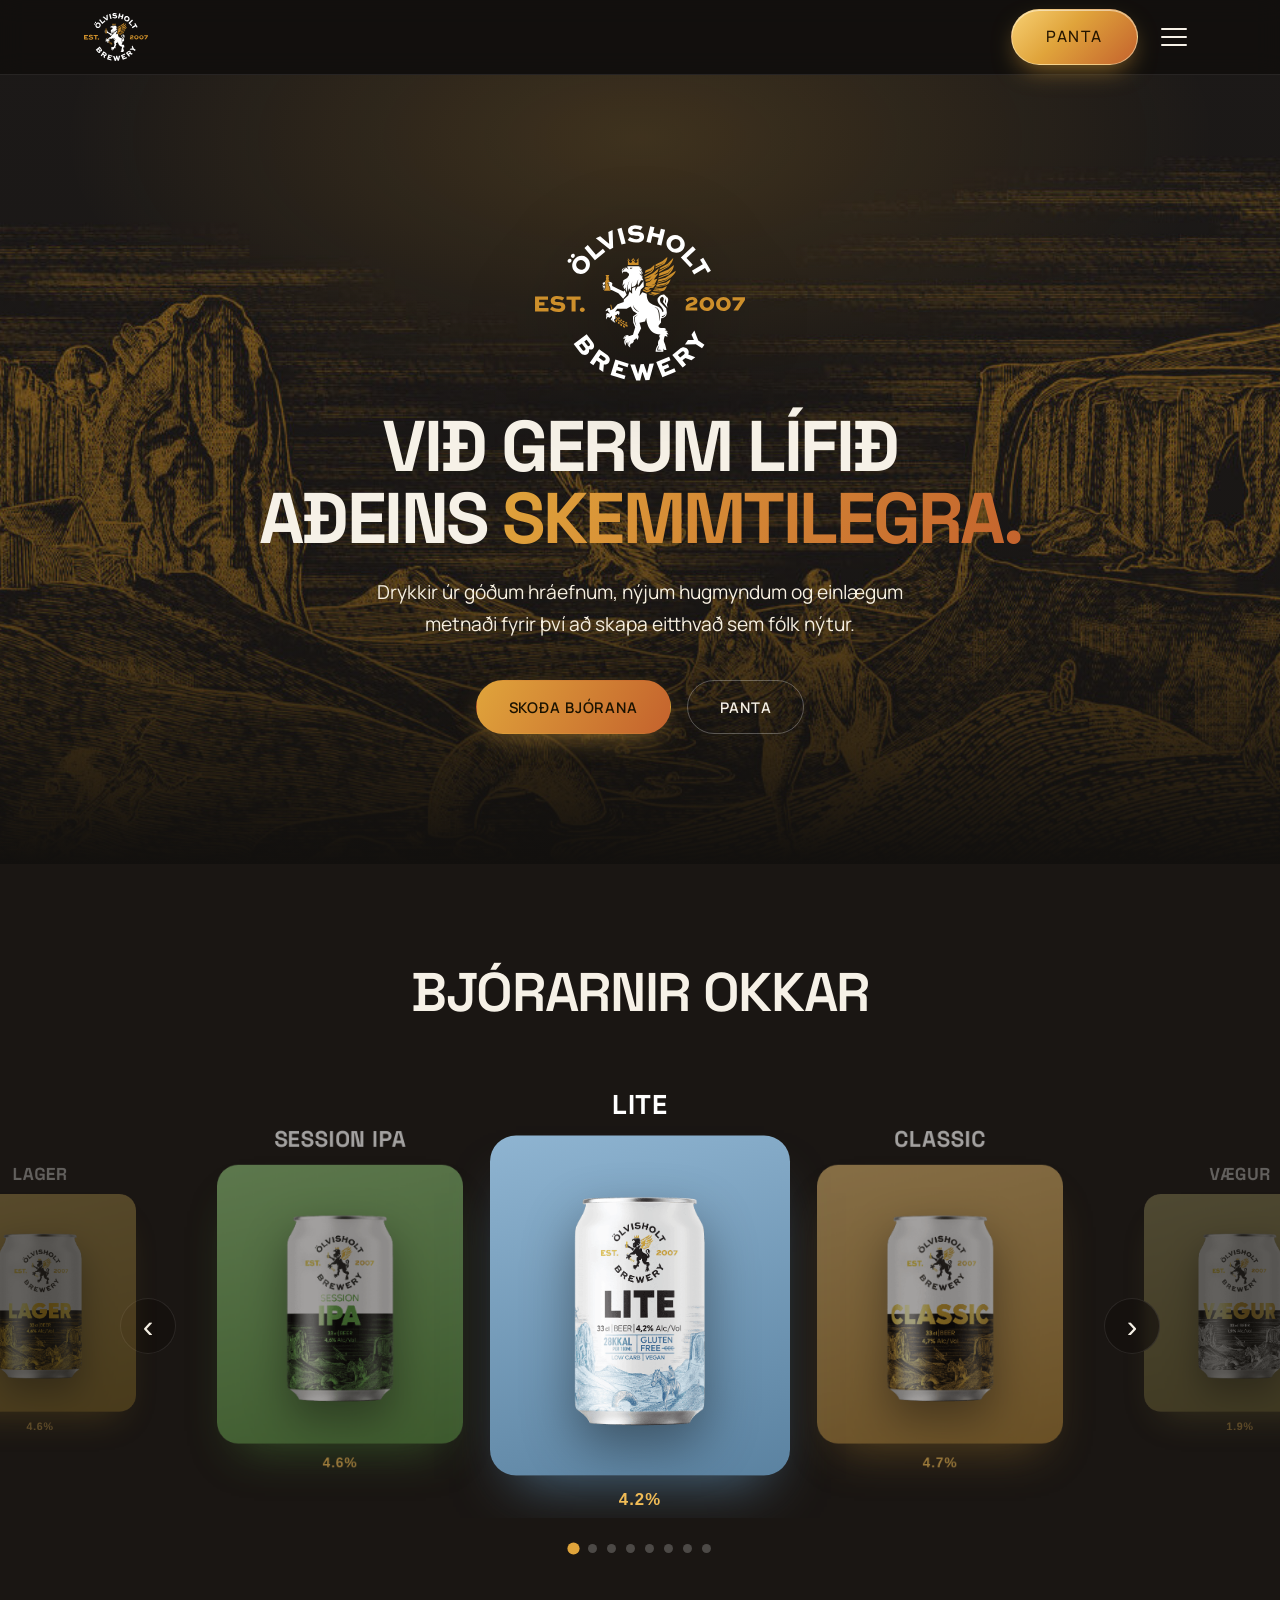
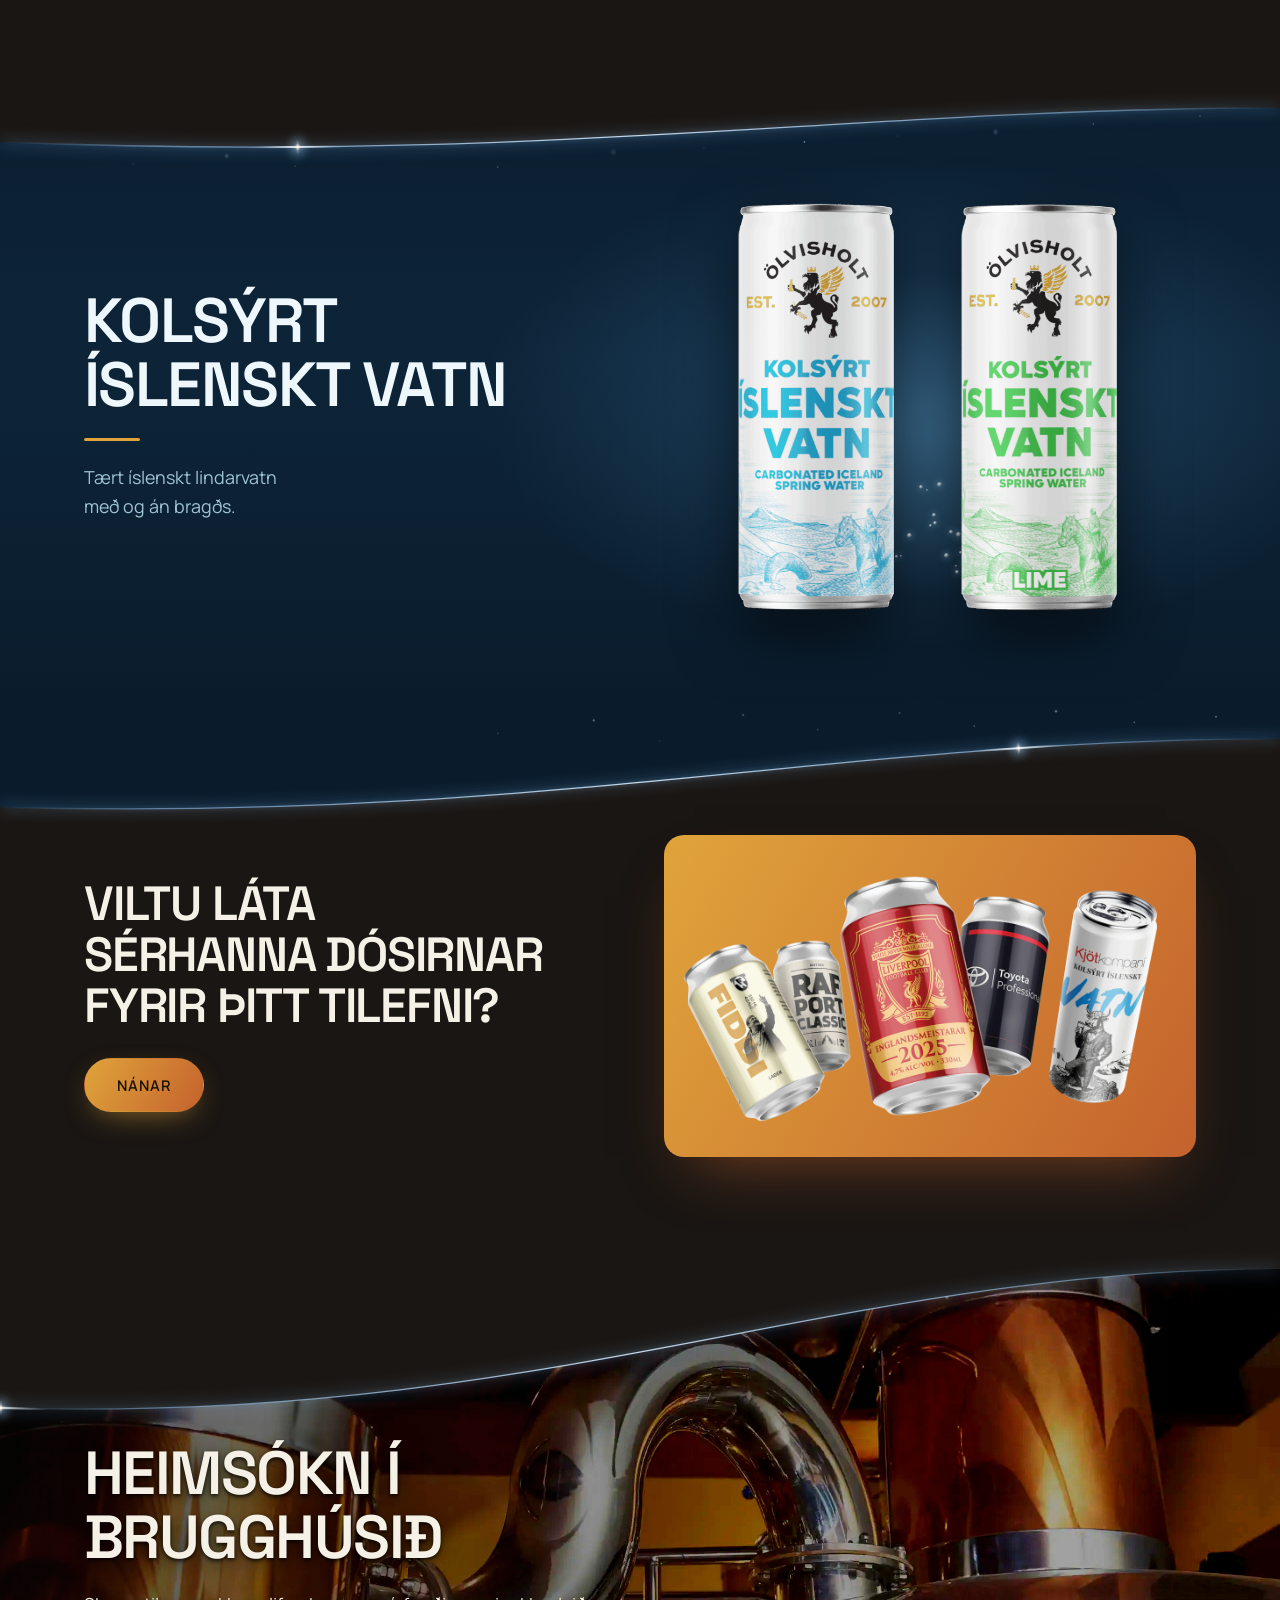
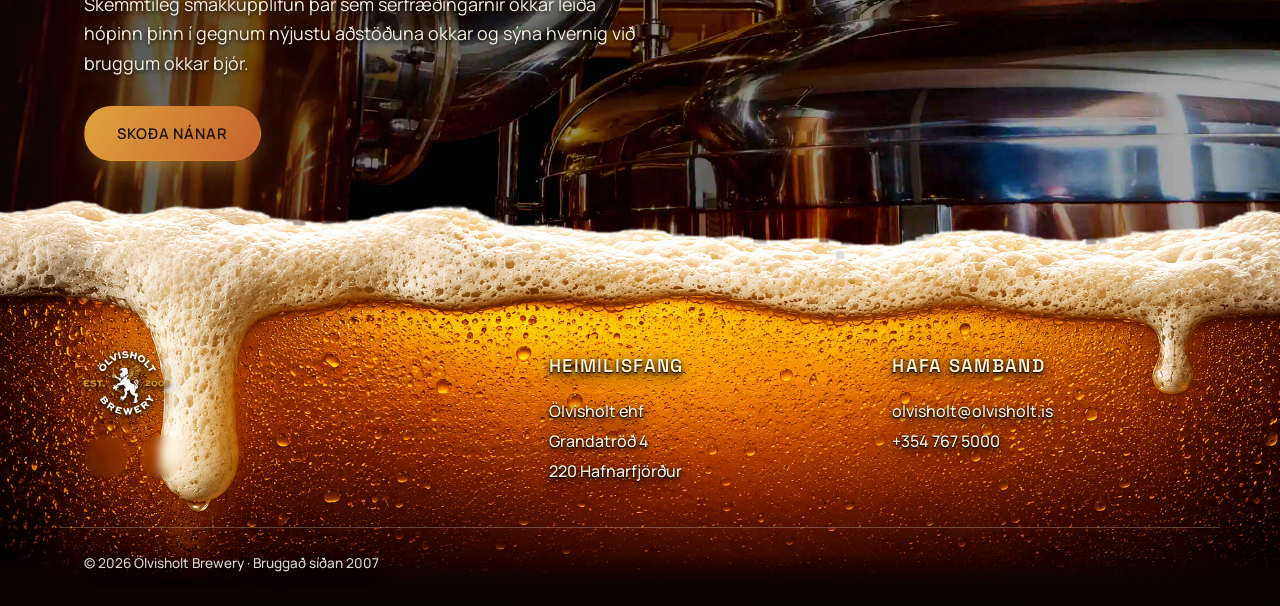
==== index.html @ 22f4c75b "Polish typography and mobile presentation" ====
<!DOCTYPE html>
<html lang="is">
<head>
  <meta charset="UTF-8" />
  <meta name="viewport" content="width=device-width, initial-scale=1.0" />
  <title>Ölvisholt Brewery</title>
  <meta name="description" content="Handverksbrugghús á Suðurlandi. Bruggað síðan 2007." />
  <link rel="preconnect" href="https://fonts.googleapis.com" />
  <link rel="preconnect" href="https://fonts.gstatic.com" crossorigin />
  <link href="https://fonts.googleapis.com/css2?family=Manrope:wght@400;500;600;700;800&family=Space+Grotesk:wght@500;600;700&display=swap" rel="stylesheet" />
  <link rel="stylesheet" href="styles.css" />
</head>
<body>
  <header class="site-header">
    <div class="container header-inner">
      <a href="index.html" class="brand">
        <img src="assets/img/logo-white.svg" alt="Ölvisholt Brewery" />
      </a>
      <div class="header-right">
        <a href="panta.html" class="btn-panta">Panta</a>
        <button class="menu-toggle" type="button" aria-label="Valmynd" aria-expanded="false" aria-controls="site-menu">
          <span></span><span></span><span></span>
        </button>
      </div>
    </div>
  </header>

  <nav class="site-menu" id="site-menu" aria-hidden="true">
    <button class="menu-close" type="button" aria-label="Loka valmynd">&times;</button>
    <ul>
      <li><a href="index.html#bjor">Skoða bjóra</a></li>
      <li><a href="sermerking.html">Sérmerkt</a></li>
      <li><a href="brugghus.html">Brugghúsið</a></li>
      <li><a href="um-okkur.html">Um okkur</a></li>
    </ul>
  </nav>

  <main id="top">
    <!-- HERO -->
    <section class="hero">
      <div class="hero-bg" aria-hidden="true"></div>
      <div class="container hero-inner">
        <img class="hero-logo" src="assets/img/logo-white.svg" alt="Ölvisholt Brewery" />
        <h1>Við gerum lífið<br />aðeins <span class="hl">skemmtilegra.</span></h1>
        <p class="lead">Drykkir úr góðum hráefnum, nýjum hugmyndum og einlægum metnaði fyrir því að skapa eitthvað sem fólk nýtur.</p>
        <div class="hero-actions">
          <a href="index.html#bjor" class="btn btn-primary">Skoða bjórana</a>
          <a href="panta.html" class="btn btn-ghost">Panta</a>
        </div>
      </div>
    </section>

    <!-- BEERS -->
    <section id="bjor" class="beers">
      <div class="container">
        <div class="section-head reveal">
          <h2>Bjórarnir okkar</h2>
        </div>
      </div>
      <div class="beer-experience" id="beer-exp">
        <button class="car-nav car-prev" id="car-prev" aria-label="Fyrri bjór">&lsaquo;</button>
        <div class="carousel" id="carousel" tabindex="0" aria-label="Bjórar"></div>
        <button class="car-nav car-next" id="car-next" aria-label="Næsti bjór">&rsaquo;</button>
        <aside class="beer-panel" id="beer-panel" aria-live="polite">
          <button class="panel-close" id="panel-close" aria-label="Loka">&times;</button>
          <span class="panel-abv" id="panel-abv"></span>
          <h3 class="panel-name" id="panel-name"></h3>
          <p class="panel-desc" id="panel-desc"></p>
        </aside>
      </div>
      <div class="container">
        <div class="car-dots" id="car-dots"></div>
      </div>
    </section>

    <!-- SÓDAVATN -->
    <section id="vatn" class="aqua">
      <svg class="sect-curve aqua-top-curve" viewBox="0 0 1440 120" preserveAspectRatio="none" aria-hidden="true">
        <defs>
          <linearGradient id="lineBlue" x1="0" y1="0" x2="1" y2="0">
            <stop offset="0" stop-color="#7fb4e6" stop-opacity="0" />
            <stop offset="0.12" stop-color="#8fc0ee" stop-opacity="0.55" />
            <stop offset="0.5" stop-color="#d3e8fb" stop-opacity="0.92" />
            <stop offset="0.88" stop-color="#8fc0ee" stop-opacity="0.5" />
            <stop offset="1" stop-color="#7fb4e6" stop-opacity="0" />
          </linearGradient>
          <!-- traveling glow segment: cool-blue wake with a hot white centre -->
          <linearGradient id="curveGlow" x1="0" y1="0" x2="1" y2="0">
            <stop offset="0" stop-color="#6fb0e8" stop-opacity="0" />
            <stop offset="0.42" stop-color="#bfe0fb" stop-opacity="0.45" />
            <stop offset="0.53" stop-color="#ffffff" stop-opacity="0.98" />
            <stop offset="0.64" stop-color="#cfe6fa" stop-opacity="0.5" />
            <stop offset="1" stop-color="#6fb0e8" stop-opacity="0" />
          </linearGradient>
          <!-- lens-flare bead pieces -->
          <radialGradient id="flareCore">
            <stop offset="0" stop-color="#ffffff" stop-opacity="1" />
            <stop offset="0.4" stop-color="#ffedc8" stop-opacity="0.5" />
            <stop offset="1" stop-color="#ffedc8" stop-opacity="0" />
          </radialGradient>
          <radialGradient id="flareBloom">
            <stop offset="0" stop-color="#eaf4ff" stop-opacity="0.7" />
            <stop offset="0.35" stop-color="#8fbfe8" stop-opacity="0.28" />
            <stop offset="1" stop-color="#8fbfe8" stop-opacity="0" />
          </radialGradient>
          <linearGradient id="streakH" x1="0" y1="0" x2="1" y2="0">
            <stop offset="0" stop-color="#dbeeff" stop-opacity="0" />
            <stop offset="0.5" stop-color="#f4faff" stop-opacity="0.85" />
            <stop offset="1" stop-color="#dbeeff" stop-opacity="0" />
          </linearGradient>
          <linearGradient id="streakV" x1="0" y1="0" x2="0" y2="1">
            <stop offset="0" stop-color="#ffffff" stop-opacity="0" />
            <stop offset="0.5" stop-color="#ffffff" stop-opacity="0.5" />
            <stop offset="1" stop-color="#ffffff" stop-opacity="0" />
          </linearGradient>
          <radialGradient id="dustSoft">
            <stop offset="0" stop-color="#dbeeff" stop-opacity="0.7" />
            <stop offset="1" stop-color="#dbeeff" stop-opacity="0" />
          </radialGradient>
        </defs>
        <path class="curve-fill" fill="#1a1613" d="M0,0 H1440 V56 C 960,56 620,112 0,90 Z" />
        <g class="curve-dust" fill="#cfe4f7">
          <circle cx="150" cy="112" r="0.7"><animate attributeName="opacity" values="0.1;0.5;0.1" dur="5.6s" begin="-3s" repeatCount="indefinite" /></circle>
          <circle class="bokeh" cx="255" cy="104" r="3.2" fill="url(#dustSoft)"><animate attributeName="opacity" values="0.08;0.32;0.08" dur="7.4s" begin="-1.6s" repeatCount="indefinite" /></circle>
          <circle cx="332" cy="114" r="0.8"><animate attributeName="opacity" values="0.1;0.55;0.1" dur="5s" begin="-2.2s" repeatCount="indefinite" /></circle>
          <circle cx="470" cy="108" r="0.6"><animate attributeName="opacity" values="0.1;0.45;0.1" dur="6.2s" begin="-4s" repeatCount="indefinite" /></circle>
          <circle cx="560" cy="115" r="0.9"><animate attributeName="opacity" values="0.12;0.6;0.12" dur="4.6s" begin="-1.8s" repeatCount="indefinite" /></circle>
          <circle class="bokeh" cx="690" cy="100" r="4" fill="url(#dustSoft)"><animate attributeName="opacity" values="0.06;0.28;0.06" dur="8s" begin="-3.4s" repeatCount="indefinite" /></circle>
          <circle cx="792" cy="96" r="0.7"><animate attributeName="opacity" values="0.1;0.55;0.1" dur="5.2s" begin="-2.6s" repeatCount="indefinite" /></circle>
          <circle cx="905" cy="90" r="1.0"><animate attributeName="opacity" values="0.14;0.68;0.14" dur="4s" begin="-0.7s" repeatCount="indefinite" /></circle>
          <circle cx="1010" cy="84" r="0.7"><animate attributeName="opacity" values="0.1;0.5;0.1" dur="5.8s" begin="-3.9s" repeatCount="indefinite" /></circle>
          <circle class="bokeh" cx="1120" cy="80" r="3.6" fill="url(#dustSoft)"><animate attributeName="opacity" values="0.07;0.3;0.07" dur="7.2s" begin="-1.1s" repeatCount="indefinite" /></circle>
          <circle cx="1230" cy="72" r="0.9"><animate attributeName="opacity" values="0.12;0.62;0.12" dur="4.4s" begin="-2.9s" repeatCount="indefinite" /></circle>
          <circle cx="1350" cy="64" r="0.7"><animate attributeName="opacity" values="0.1;0.55;0.1" dur="5.4s" begin="-1.4s" repeatCount="indefinite" /></circle>
        </g>
        <path class="curve-atmo" d="M0,90 C 620,112 960,56 1440,56" />
        <path class="curve-line" d="M0,90 C 620,112 960,56 1440,56" />
        <g class="curve-flare" opacity="0">
          <animate attributeName="opacity" values="0;1;1;0" keyTimes="0;0.08;0.92;1" dur="6.5s" repeatCount="indefinite" />
          <animateMotion dur="6.5s" repeatCount="indefinite" rotate="auto" calcMode="spline" keyPoints="0;1" keyTimes="0;1" keySplines="0.45 0 0.55 1" path="M0,90 C 620,112 960,56 1440,56" />
          <ellipse class="flare-bloom" rx="15" ry="15" fill="url(#flareBloom)" />
          <ellipse class="flare-hstreak" rx="56" ry="1.1" fill="url(#streakH)" />
          <ellipse class="flare-vstreak" rx="1.1" ry="8" fill="url(#streakV)" />
          <circle class="flare-glow" r="3.4" fill="url(#flareCore)" />
          <circle class="flare-core" r="1.1" fill="#ffffff" />
        </g>
      </svg>
      <div class="container aqua-inner">
        <div class="aqua-text reveal">
          <h2>Kolsýrt <br />íslenskt vatn</h2>
          <span class="aqua-rule"></span>
          <p class="aqua-sub">Tært íslenskt lindarvatn <br />með og án bragðs.</p>
        </div>
        <div class="aqua-stage reveal reveal-1">
          <div class="aqua-glow" aria-hidden="true"></div>
          <div class="aqua-fizz" aria-hidden="true"></div>
          <div class="aqua-cans">
            <img src="assets/img/vatn-plain.png" alt="Ölvisholt kolsýrt íslenskt vatn" loading="lazy" />
            <img src="assets/img/vatn-lime.png" alt="Ölvisholt kolsýrt íslenskt vatn – Lime" loading="lazy" />
          </div>
        </div>
      </div>
    </section>

    <!-- SÉRMERKING -->
    <section id="sermerking" class="custom">
      <svg class="sect-curve custom-curve" viewBox="0 0 1440 130" preserveAspectRatio="none" aria-hidden="true">
        <path class="curve-fill" fill="#0a1c2c" d="M0,0 H1440 V40 C 940,40 620,130 0,114 Z" />
        <g class="curve-dust" fill="#cfe4f7">
          <circle cx="560" cy="34" r="0.9"><animate attributeName="opacity" values="0.1;0.5;0.1" dur="5.4s" begin="-2.4s" repeatCount="indefinite" /></circle>
          <circle cx="668" cy="20" r="1.2"><animate attributeName="opacity" values="0.12;0.6;0.12" dur="4.2s" begin="-0.8s" repeatCount="indefinite" /></circle>
          <circle cx="742" cy="42" r="0.8"><animate attributeName="opacity" values="0.1;0.45;0.1" dur="6s" begin="-3.4s" repeatCount="indefinite" /></circle>
          <circle cx="836" cy="14" r="1.4"><animate attributeName="opacity" values="0.15;0.7;0.15" dur="3.9s" begin="-1.5s" repeatCount="indefinite" /></circle>
          <circle cx="920" cy="30" r="0.9"><animate attributeName="opacity" values="0.1;0.5;0.1" dur="5.1s" begin="-2s" repeatCount="indefinite" /></circle>
          <circle cx="1012" cy="12" r="1.1"><animate attributeName="opacity" values="0.12;0.6;0.12" dur="4.7s" begin="-3.1s" repeatCount="indefinite" /></circle>
          <circle cx="1096" cy="26" r="0.8"><animate attributeName="opacity" values="0.1;0.45;0.1" dur="5.8s" begin="-0.6s" repeatCount="indefinite" /></circle>
          <circle cx="1188" cy="10" r="1.3"><animate attributeName="opacity" values="0.14;0.65;0.14" dur="4s" begin="-2.8s" repeatCount="indefinite" /></circle>
          <circle cx="1276" cy="22" r="0.9"><animate attributeName="opacity" values="0.1;0.5;0.1" dur="5.5s" begin="-1.2s" repeatCount="indefinite" /></circle>
          <circle cx="1368" cy="16" r="1.1"><animate attributeName="opacity" values="0.12;0.55;0.12" dur="4.5s" begin="-3.7s" repeatCount="indefinite" /></circle>
        </g>
        <path class="curve-atmo" d="M0,114 C 620,130 940,40 1440,40" />
        <path class="curve-line" d="M0,114 C 620,130 940,40 1440,40" />
        <g class="curve-flare" opacity="0">
          <animate attributeName="opacity" values="0;1;1;0" keyTimes="0;0.08;0.92;1" dur="6.5s" begin="-2.2s" repeatCount="indefinite" />
          <animateMotion dur="6.5s" repeatCount="indefinite" rotate="auto" calcMode="spline" keyPoints="0;1" keyTimes="0;1" keySplines="0.45 0 0.55 1" begin="-2.2s" path="M0,114 C 620,130 940,40 1440,40" />
          <ellipse class="flare-bloom" rx="15" ry="15" fill="url(#flareBloom)" />
          <ellipse class="flare-hstreak" rx="56" ry="1.1" fill="url(#streakH)" />
          <ellipse class="flare-vstreak" rx="1.1" ry="8" fill="url(#streakV)" />
          <circle class="flare-glow" r="3.4" fill="url(#flareCore)" />
          <circle class="flare-core" r="1.1" fill="#ffffff" />
        </g>
      </svg>
      <div class="container custom-inner">
        <div class="custom-copy reveal">
          <h2>Viltu láta sérhanna dósirnar fyrir þitt tilefni?</h2>
          <a href="sermerking.html" class="btn btn-primary">Nánar</a>
        </div>
        <div class="custom-media reveal reveal-1">
          <img src="assets/img/sermerking.png" alt="Sérmerktur bjór frá Ölvisholti" loading="lazy" />
        </div>
      </div>
    </section>

    <!-- BRUGGHÚSIÐ / HEIMSÓKN -->
    <section id="brugghus" class="visit">
      <div class="visit-bg" aria-hidden="true"></div>
      <svg class="visit-curve sect-curve" viewBox="0 0 1440 190" preserveAspectRatio="none" aria-hidden="true">
        <path class="curve-fill" fill="#1a1613" d="M0,0 H1440 V36 C 940,36 620,184 0,168 Z" />
        <path class="curve-atmo" d="M0,168 C 620,184 940,36 1440,36" />
        <path class="curve-line" d="M0,168 C 620,184 940,36 1440,36" />
        <g class="curve-flare" opacity="0">
          <animate attributeName="opacity" values="0;1;1;0" keyTimes="0;0.08;0.92;1" dur="6.5s" begin="-4.4s" repeatCount="indefinite" />
          <animateMotion dur="6.5s" repeatCount="indefinite" rotate="auto" calcMode="spline" keyPoints="0;1" keyTimes="0;1" keySplines="0.45 0 0.55 1" begin="-4.4s" path="M0,168 C 620,184 940,36 1440,36" />
          <ellipse class="flare-bloom" rx="15" ry="15" fill="url(#flareBloom)" />
          <ellipse class="flare-hstreak" rx="56" ry="1.1" fill="url(#streakH)" />
          <ellipse class="flare-vstreak" rx="1.1" ry="8" fill="url(#streakV)" />
          <circle class="flare-glow" r="3.4" fill="url(#flareCore)" />
          <circle class="flare-core" r="1.1" fill="#ffffff" />
        </g>
      </svg>
      <div class="container">
        <div class="visit-text reveal">
          <h2>Heimsókn í brugghúsið</h2>
          <p class="visit-lead">Skemmtileg smakkupplifun þar sem sérfræðingarnir okkar leiða hópinn þinn í gegnum nýjustu aðstöðuna okkar og sýna hvernig við bruggum okkar bjór.</p>
          <a href="brugghus.html" class="btn btn-primary">Skoða nánar</a>
        </div>
      </div>
    </section>
  </main>

  <footer id="hafa-samband" class="site-footer">
    <img class="footer-foam-photo" src="assets/img/footer-beer.png" alt="" aria-hidden="true" decoding="async" />
    <div class="footer-bubbles" aria-hidden="true">
      <span style="left:6%; width:7px; height:7px; --rise:-160px; animation-duration:6.5s; animation-delay:0s;"></span>
      <span style="left:16%; width:5px; height:5px; --rise:-140px; animation-duration:5.2s; animation-delay:1.1s;"></span>
      <span style="left:28%; width:9px; height:9px; --rise:-190px; animation-duration:7.4s; animation-delay:2.3s;"></span>
      <span style="left:41%; width:6px; height:6px; --rise:-150px; animation-duration:5.8s; animation-delay:0.6s;"></span>
      <span style="left:54%; width:8px; height:8px; --rise:-175px; animation-duration:6.9s; animation-delay:3s;"></span>
      <span style="left:66%; width:5px; height:5px; --rise:-135px; animation-duration:5.5s; animation-delay:1.8s;"></span>
      <span style="left:77%; width:7px; height:7px; --rise:-165px; animation-duration:6.2s; animation-delay:2.6s;"></span>
      <span style="left:88%; width:6px; height:6px; --rise:-150px; animation-duration:5.9s; animation-delay:0.3s;"></span>
      <span style="left:95%; width:9px; height:9px; --rise:-185px; animation-duration:7.1s; animation-delay:1.4s;"></span>
    </div>
    <div class="container footer-grid">
      <div class="footer-brand">
        <img src="assets/img/logo-white.svg" alt="Ölvisholt Brewery" class="footer-logo" />
        <div class="footer-social">
          <a href="https://www.facebook.com/olvisholt" target="_blank" rel="noopener" aria-label="Facebook">
            <svg viewBox="0 0 24 24" aria-hidden="true"><path d="M22 12a10 10 0 1 0-11.56 9.88v-6.99H7.9V12h2.54V9.8c0-2.5 1.49-3.89 3.78-3.89 1.09 0 2.24.2 2.24.2v2.46h-1.26c-1.24 0-1.63.77-1.63 1.56V12h2.78l-.44 2.89h-2.34v6.99A10 10 0 0 0 22 12z"/></svg>
          </a>
          <a href="https://www.instagram.com/olvisholt_brewery/" target="_blank" rel="noopener" aria-label="Instagram">
            <svg viewBox="0 0 24 24" aria-hidden="true"><path d="M12 2.16c3.2 0 3.58.01 4.85.07 1.17.05 1.8.25 2.23.41.56.22.96.48 1.38.9.42.42.68.82.9 1.38.16.42.36 1.06.41 2.23.06 1.27.07 1.65.07 4.85s-.01 3.58-.07 4.85c-.05 1.17-.25 1.8-.41 2.23-.22.56-.48.96-.9 1.38-.42.42-.82.68-1.38.9-.42.16-1.06.36-2.23.41-1.27.06-1.65.07-4.85.07s-3.58-.01-4.85-.07c-1.17-.05-1.8-.25-2.23-.41-.56-.22-.96-.48-1.38-.9-.42-.42-.68-.82-.9-1.38-.16-.42-.36-1.06-.41-2.23C2.17 15.58 2.16 15.2 2.16 12s.01-3.58.07-4.85c.05-1.17.25-1.8.41-2.23.22-.56.48-.96.9-1.38.42-.42.82-.68 1.38-.9.42-.16 1.06-.36 2.23-.41C8.42 2.17 8.8 2.16 12 2.16zm0 1.62c-3.15 0-3.52.01-4.76.07-1.15.05-1.77.24-2.19.41-.55.21-.94.47-1.35.88-.41.41-.67.8-.88 1.35-.17.42-.36 1.04-.41 2.19-.06 1.24-.07 1.61-.07 4.76s.01 3.52.07 4.76c.05 1.15.24 1.77.41 2.19.21.55.47.94.88 1.35.41.41.8.67 1.35.88.42.17 1.04.36 2.19.41 1.24.06 1.61.07 4.76.07s3.52-.01 4.76-.07c1.15-.05 1.77-.24 2.19-.41.55-.21.94-.47 1.35-.88.41-.41.67-.8.88-1.35.17-.42.36-1.04.41-2.19.06-1.24.07-1.61.07-4.76s-.01-3.52-.07-4.76c-.05-1.15-.24-1.77-.41-2.19-.21-.55-.47-.94-.88-1.35-.41-.41-.8-.67-1.35-.88-.42-.17-1.04-.36-2.19-.41-1.24-.06-1.61-.07-4.76-.07zm0 2.76a5.46 5.46 0 1 0 0 10.92 5.46 5.46 0 0 0 0-10.92zm0 9a3.54 3.54 0 1 1 0-7.08 3.54 3.54 0 0 1 0 7.08zm5.68-9.23a1.28 1.28 0 1 1-2.56 0 1.28 1.28 0 0 1 2.56 0z"/></svg>
          </a>
        </div>
      </div>
      <div class="footer-col">
        <h4>Heimilisfang</h4>
        <p>Ölvisholt ehf<br />Grandatröð 4<br />220 Hafnarfjörður</p>
      </div>
      <div class="footer-col">
        <h4>Hafa samband</h4>
        <p>
          <a href="mailto:olvisholt@olvisholt.is">olvisholt@olvisholt.is</a><br />
          <a href="tel:+3547675000">+354 767 5000</a>
        </p>
      </div>
    </div>
    <div class="container footer-bottom">
      <p>© <span id="year"></span> Ölvisholt Brewery · Bruggað síðan 2007</p>
    </div>
  </footer>

  <script src="main.js"></script>
  <script src="nav.js"></script>
</body>
</html>
---- styles.css ----
:root {
  --bg: #12100e;
  --bg-alt: #1a1613;
  --surface: #221d18;
  --surface-2: #2b241d;
  --text: #f6f1e7;
  --muted: #b3a794;
  --amber: #e0a43b;
  --amber-hi: #f2bd57;
  --copper: #c4622d;
  --cream: #f6efe0;
  --border: rgba(255, 255, 255, 0.09);
  --max: 1160px;
  --grad-warm: linear-gradient(120deg, #e0a43b, #c4622d);
}

* { box-sizing: border-box; margin: 0; padding: 0; }
html { scroll-behavior: smooth; }
/* never allow sideways scroll/jiggle on touch devices */
html, body { overflow-x: hidden; overflow-x: clip; }
body {
  font-family: "Manrope", system-ui, sans-serif;
  font-weight: 400;
  background: var(--bg);
  color: var(--text);
  line-height: 1.65;
  -webkit-font-smoothing: antialiased;
  overflow-x: hidden;
}
img { max-width: 100%; display: block; }
.container { width: 100%; max-width: var(--max); margin: 0 auto; padding: 0 24px; }

h1, h2, h3 {
  font-family: "Space Grotesk", sans-serif;
  text-transform: uppercase;
}
h1 { font-weight: 700; line-height: 1; letter-spacing: -0.035em; }
h2 { font-weight: 600; line-height: 1.05; letter-spacing: -0.025em; }
h3 { font-weight: 600; line-height: 1.08; letter-spacing: -0.015em; }

.kicker {
  display: inline-block;
  color: var(--amber);
  text-transform: uppercase;
  letter-spacing: 0.26em;
  font-size: 0.78rem; font-weight: 600;
  margin-bottom: 14px;
}

.btn {
  display: inline-block; padding: 14px 32px; border-radius: 999px;
  font-weight: 600; text-decoration: none; font-size: 0.92rem;
  text-transform: uppercase; letter-spacing: 0.06em;
  transition: transform 0.2s, box-shadow 0.2s, background 0.2s; cursor: pointer;
  border: 1px solid transparent;
}
.btn-primary {
  background: var(--grad-warm); color: #1a1200;
  box-shadow: 0 10px 30px -12px rgba(224, 164, 59, 0.7);
}
.btn-primary:hover { transform: translateY(-2px); box-shadow: 0 16px 34px -12px rgba(224, 164, 59, 0.85); }
.btn-ghost { border-color: rgba(255,255,255,0.28); color: var(--text); }
.btn-ghost:hover { border-color: var(--amber); color: var(--amber-hi); transform: translateY(-2px); }

/* Header */
.site-header {
  position: sticky; top: 0; z-index: 60;
  background: rgba(18, 16, 14, 0.72);
  backdrop-filter: blur(12px);
  border-bottom: 1px solid var(--border);
}
.header-inner { display: flex; align-items: center; justify-content: space-between; height: 74px; }
.brand img { height: 48px; display: block; }
.header-right { display: flex; align-items: center; gap: 14px; }

/* Panta — always-visible premium CTA */
.btn-panta {
  position: relative; overflow: hidden;
  display: inline-block; padding: 14px 34px; border-radius: 999px;
  background: linear-gradient(135deg, #f7cf72 0%, #e0a43b 42%, #c4622d 100%);
  color: #241500; text-decoration: none;
  font-family: "Manrope", system-ui, sans-serif;
  font-weight: 500; font-size: 0.98rem; text-transform: uppercase; letter-spacing: 0.1em;
  border: 1px solid rgba(255,236,190,0.55);
  box-shadow: 0 10px 26px -8px rgba(224,164,59,0.65), inset 0 1px 0 rgba(255,255,255,0.5);
  transition: transform 0.2s ease, box-shadow 0.2s ease;
  animation: pantaGlow 3.4s ease-in-out infinite;
}
/* moving shine sweep */
.btn-panta::before {
  content: ""; position: absolute; top: 0; left: -60%; width: 45%; height: 100%;
  background: linear-gradient(100deg, transparent, rgba(255,255,255,0.75), transparent);
  transform: skewX(-20deg);
  animation: pantaShine 3.4s ease-in-out infinite;
}
.btn-panta:hover { transform: translateY(-2px) scale(1.03); box-shadow: 0 16px 34px -8px rgba(224,164,59,0.9), inset 0 1px 0 rgba(255,255,255,0.6); }
@keyframes pantaGlow {
  0%, 100% { box-shadow: 0 10px 26px -8px rgba(224,164,59,0.6), inset 0 1px 0 rgba(255,255,255,0.5); }
  50%      { box-shadow: 0 12px 34px -6px rgba(240,190,90,0.85), inset 0 1px 0 rgba(255,255,255,0.6); }
}
@keyframes pantaShine {
  0%   { left: -60%; }
  55%  { left: 130%; }
  100% { left: 130%; }
}
@media (prefers-reduced-motion: reduce) {
  .btn-panta { animation: none; }
  .btn-panta::before { display: none; }
}

/* Hamburger */
.menu-toggle {
  width: 44px; height: 44px; padding: 0; border: none; background: transparent; cursor: pointer;
  display: flex; flex-direction: column; align-items: center; justify-content: center; gap: 6px;
}
.menu-toggle span {
  display: block; width: 26px; height: 2px; border-radius: 2px; background: var(--text);
  transition: transform 0.3s ease, opacity 0.2s ease;
}
.menu-open .menu-toggle span:nth-child(1) { transform: translateY(8px) rotate(45deg); }
.menu-open .menu-toggle span:nth-child(2) { opacity: 0; }
.menu-open .menu-toggle span:nth-child(3) { transform: translateY(-8px) rotate(-45deg); }

/* Full-screen menu */
.site-menu {
  position: fixed; inset: 0; z-index: 50;
  display: flex; flex-direction: column; align-items: center; justify-content: center;
  background: rgba(14, 11, 9, 0.92); backdrop-filter: blur(18px);
  opacity: 0; visibility: hidden; transition: opacity 0.4s ease, visibility 0.4s;
}
.menu-open .site-menu { opacity: 1; visibility: visible; }
.site-menu ul { list-style: none; text-align: center; }
.site-menu li { margin: 6px 0; overflow: hidden; }
.site-menu a {
  display: inline-block; padding: 6px 0;
  font-family: "Manrope", system-ui, sans-serif; font-weight: 500; text-transform: uppercase;
  font-size: clamp(2rem, 7vw, 3.6rem); letter-spacing: 0.02em; line-height: 1.1;
  color: var(--text); text-decoration: none;
  transform: translateY(115%); transition: transform 0.55s cubic-bezier(.22,.61,.36,1), color 0.2s;
}
.site-menu a:hover { color: var(--amber-hi); }
.menu-open .site-menu li:nth-child(1) a { transition-delay: 0.06s; }
.menu-open .site-menu li:nth-child(2) a { transition-delay: 0.12s; }
.menu-open .site-menu li:nth-child(3) a { transition-delay: 0.18s; }
.menu-open .site-menu li:nth-child(4) a { transition-delay: 0.24s; }
.menu-open .site-menu a { transform: translateY(0); }
.menu-close {
  position: absolute; top: 22px; right: 28px;
  width: 46px; height: 46px; border-radius: 50%; border: 1px solid var(--border); cursor: pointer;
  background: rgba(255,255,255,0.06); color: var(--text); font-size: 1.7rem; line-height: 1;
  transition: background 0.2s, transform 0.2s;
}
.menu-close:hover { background: rgba(255,255,255,0.16); transform: rotate(90deg); }
body.menu-open { overflow: hidden; }

@media (max-width: 640px) {
  .btn-panta { padding: 9px 16px; font-size: 0.8rem; }
}

/* ===== Panta — 3-step order flow ===== */
.order { padding: 60px 0 140px; min-height: 80vh; }
.order-title { text-align: center; font-size: clamp(2.2rem, 6vw, 3.4rem); font-weight: 700; margin-bottom: 30px; }

/* stepper */
.order-steps {
  list-style: none; display: flex; justify-content: center; gap: 10px; flex-wrap: wrap;
  margin: 0 auto 44px; max-width: 640px;
}
.order-steps li {
  display: flex; align-items: center; gap: 9px; cursor: default;
  color: var(--muted); font-family: "Space Grotesk", sans-serif; text-transform: uppercase;
  letter-spacing: 0.06em; font-weight: 700; font-size: 1.05rem; padding: 6px 14px; border-radius: 999px;
}
.order-steps li .dot {
  width: 26px; height: 26px; border-radius: 50%; display: grid; place-items: center;
  background: var(--surface); border: 1px solid var(--border); font-size: 0.9rem; color: var(--muted);
}
.order-steps li.is-active { color: var(--text); }
.order-steps li.is-active .dot { background: var(--grad-warm); color: #1a1200; border-color: transparent; }
.order-steps li.is-done { color: var(--amber-hi); cursor: pointer; }
.order-steps li.is-done .dot { background: rgba(224,164,59,0.18); color: var(--amber-hi); border-color: rgba(224,164,59,0.4); }

.order-h { font-size: clamp(1.8rem, 4.5vw, 2.6rem); margin-bottom: 8px; text-align: center; }
.order-sub { color: var(--muted); text-align: center; margin-bottom: 30px; }

/* step 1 — filters + product grid */
.order-filters { display: flex; justify-content: center; gap: 10px; margin-bottom: 32px; }
.filt {
  padding: 9px 22px; border-radius: 999px; cursor: pointer;
  background: var(--surface); border: 1px solid var(--border); color: var(--muted);
  font-weight: 600; font-size: 0.9rem; text-transform: uppercase; letter-spacing: 0.05em;
  transition: all 0.2s;
}
.filt:hover { color: var(--text); border-color: rgba(255,255,255,0.28); }
.filt.is-active { background: var(--grad-warm); color: #1a1200; border-color: transparent; }

.order-grid {
  display: grid; grid-template-columns: repeat(4, 1fr); gap: 18px;
}
.prod {
  background: linear-gradient(180deg, var(--surface-2), var(--surface));
  border: 1px solid var(--border); border-radius: 16px; padding: 20px 16px 16px; text-align: center;
  transition: border-color 0.2s, transform 0.2s;
}
.prod.has-qty { border-color: rgba(224,164,59,0.55); }
.prod-img { height: 150px; display: flex; align-items: center; justify-content: center; margin-bottom: 12px; }
.prod-img img { max-height: 100%; width: auto; object-fit: contain; filter: drop-shadow(0 10px 16px rgba(0,0,0,0.5)); }
.prod-name { font-size: 1.2rem; margin-bottom: 2px; }
.prod-price { color: var(--amber-hi); font-weight: 600; margin-bottom: 14px; }
.qty { display: flex; align-items: center; justify-content: center; gap: 14px; }
.qty-btn {
  width: 34px; height: 34px; border-radius: 50%; cursor: pointer;
  background: rgba(255,255,255,0.06); border: 1px solid var(--border); color: var(--text);
  font-size: 1.2rem; line-height: 1; transition: background 0.15s, border-color 0.15s;
}
.qty-btn:hover { background: var(--grad-warm); color: #1a1200; border-color: transparent; }
.qty-num { min-width: 20px; font-weight: 700; font-size: 1.1rem; }

/* sticky bottom bar */
.order-bar {
  position: fixed; left: 0; right: 0; bottom: 0; z-index: 40;
  background: rgba(18,16,14,0.9); backdrop-filter: blur(12px); border-top: 1px solid var(--border);
}
.order-bar { display: flex; align-items: center; justify-content: space-between; gap: 16px;
  padding: 14px 24px; max-width: var(--max); margin: 0 auto; }
.order-bar-info { display: flex; flex-direction: column; }
.order-bar-count { color: var(--muted); font-size: 0.85rem; }
.order-bar-total { font-family: "Space Grotesk", sans-serif; font-size: 1.6rem; font-weight: 700; color: var(--amber-hi); }
.order-bar .btn-primary:disabled { opacity: 0.4; cursor: not-allowed; box-shadow: none; }

/* step 2 — summary */
.order-panel { max-width: 640px; margin: 0 auto; }
.order-panel[data-panel="1"] { max-width: var(--max); }
.order-summary { margin-bottom: 26px; }
.sum-row { display: grid; grid-template-columns: 44px 1fr auto auto auto; align-items: center; gap: 14px;
  padding: 12px 0; border-bottom: 1px solid var(--border); }
.sum-row img { height: 44px; width: auto; object-fit: contain; }
.sum-name { font-weight: 500; }
.sum-qty { color: var(--muted); }
.sum-line { font-weight: 600; color: var(--cream); }
.sum-remove { width: 30px; height: 30px; border-radius: 50%; cursor: pointer;
  background: rgba(255,255,255,0.06); border: 1px solid var(--border); color: var(--muted); font-size: 1.1rem; }
.sum-remove:hover { color: #fff; background: rgba(196,98,45,0.4); }
.sum-total { display: flex; justify-content: space-between; padding-top: 16px; font-family: "Space Grotesk", sans-serif;
  font-size: 1.5rem; font-weight: 700; }
.sum-total span:last-child { color: var(--amber-hi); }

.order-verify {
  background: var(--surface); border: 1px solid var(--border); border-radius: 16px; padding: 24px; text-align: center; margin-bottom: 26px;
}
.verify-note { color: var(--muted); margin-bottom: 18px; }
.verify-note strong { color: var(--text); }
.verify-status { margin-top: 16px; font-weight: 600; }
.verify-status.pending { color: var(--muted); }
.verify-status.ok { color: #6aa84f; }

.order-nav { display: flex; justify-content: space-between; gap: 14px; }
.order-nav .btn:disabled { opacity: 0.4; cursor: not-allowed; box-shadow: none; }

/* step 3 — pickup */
.pickup-field { margin-bottom: 26px; }
.pickup-field label { display: block; text-transform: uppercase; letter-spacing: 0.1em; font-size: 0.8rem;
  color: var(--muted); font-weight: 600; margin-bottom: 12px; }
.pickup-days, .pickup-times { display: flex; flex-wrap: wrap; gap: 10px; }
.chip {
  padding: 11px 18px; border-radius: 12px; cursor: pointer;
  background: var(--surface); border: 1px solid var(--border); color: var(--text);
  font-weight: 500; transition: all 0.15s;
}
.chip:hover { border-color: rgba(224,164,59,0.5); }
.chip.is-active { background: var(--grad-warm); color: #1a1200; border-color: transparent; font-weight: 700; }

/* done */
.order-done { text-align: center; }
.done-check {
  width: 72px; height: 72px; border-radius: 50%; margin: 0 auto 20px; display: grid; place-items: center;
  background: rgba(106,168,79,0.16); border: 1px solid rgba(106,168,79,0.5); color: #6aa84f; font-size: 2.2rem;
}
.order-done .order-summary { text-align: left; margin: 26px 0; }
.order-done .btn { margin-top: 6px; }

@media (max-width: 900px) { .order-grid { grid-template-columns: repeat(3, 1fr); } }
@media (max-width: 640px) {
  .order-grid { grid-template-columns: repeat(2, 1fr); }
  .order-steps li { font-size: 0.9rem; padding: 5px 10px; }
  .order-steps li span:not(.dot) { display: none; }
  .order-steps li.is-active span:not(.dot) { display: inline; }
  .order-bar-total { font-size: 1.3rem; }
}

/* Hero */
.hero {
  position: relative; overflow: hidden;
  padding: 150px 0 130px;
  text-align: center;
}
.hero-bg {
  position: absolute; inset: 0; z-index: 0;
  background: url("assets/img/hero-illustration.jpg") center/cover no-repeat;
  opacity: 0.85;
  transform: scale(1.05);
}
.hero::after {
  content: ""; position: absolute; inset: 0; z-index: 1;
  background:
    radial-gradient(900px 420px at 50% 8%, rgba(224,164,59,0.18), transparent 64%),
    linear-gradient(180deg, rgba(18,16,14,0.25) 0%, rgba(18,16,14,0.45) 62%, var(--bg) 100%);
}
.hero-inner { position: relative; z-index: 2; }
.hero-logo { width: min(210px, 52vw); height: auto; margin: 0 auto 30px; filter: drop-shadow(0 14px 34px rgba(0,0,0,0.55)); }
.eyebrow {
  color: var(--amber); text-transform: uppercase; letter-spacing: 0.34em;
  font-size: 0.85rem; font-weight: 600; margin-bottom: 22px;
}
.hero h1 { font-size: clamp(2.5rem, 5.6vw, 5rem); font-weight: 700; line-height: 1; margin-bottom: 22px; }
.hero h1 .hl {
  background: var(--grad-warm); -webkit-background-clip: text; background-clip: text; color: transparent;
}
.hero .lead { max-width: 560px; margin: 0 auto 40px; color: var(--cream); font-size: 1.2rem; }
.hero-actions { display: flex; gap: 16px; justify-content: center; flex-wrap: wrap; }

/* Section heads */
.section-head { text-align: center; margin-bottom: 56px; }
.section-head h2 { font-size: clamp(2.2rem, 5.5vw, 3.4rem); }
.section-sub { color: var(--muted); margin-top: 10px; }

/* Beers — coverflow carousel */
.beers { padding: 100px 0; background: var(--bg-alt); position: relative; }
/* overflow hidden: the (closed, invisible) info panel and spread slides must never
   widen the page — stray horizontal overflow makes the whole site jiggle on phones */
.beer-experience { position: relative; margin-top: 8px; overflow: hidden; }

.carousel {
  --sw: 300px;
  position: relative; height: 440px; overflow: hidden;
  outline: none; touch-action: pan-y; user-select: none;
}

.cslide {
  position: absolute; left: 50%; top: 50%;
  width: var(--sw);
  display: flex; flex-direction: column; align-items: center; gap: 14px;
  background: none; border: none; padding: 0; cursor: pointer;
  transform: translate(-50%, -50%);
  transition: transform 0.45s cubic-bezier(.22,.61,.36,1), opacity 0.45s;
  will-change: transform, opacity;
}
.cslide:focus-visible { outline: none; }
.cslide:focus-visible .cslide-tile { outline: 2px solid #fff; outline-offset: 4px; }

.cslide-tile {
  width: 100%; height: 340px; border-radius: 26px;
  display: flex; align-items: center; justify-content: center;
  background: linear-gradient(165deg,
    color-mix(in srgb, var(--brand) 78%, #fff),
    color-mix(in srgb, var(--brand) 82%, #000));
  box-shadow: 0 30px 55px -26px color-mix(in srgb, var(--brand) 70%, #000);
  transition: transform 0.5s cubic-bezier(.22,.61,.36,1);
}
.cslide-name, .cslide-abv { transition: transform 0.5s cubic-bezier(.22,.61,.36,1); }
.cslide-tile img {
  max-height: 84%; width: auto; object-fit: contain; pointer-events: none;
  filter: drop-shadow(0 22px 26px rgba(0,0,0,0.4));
}
.cslide-name {
  font-family: "Space Grotesk", sans-serif; font-weight: 700; text-transform: uppercase;
  font-size: 1.7rem; letter-spacing: 0.03em; color: #fff;
}
.cslide-abv {
  color: var(--amber-hi); font-weight: 700; letter-spacing: 0.06em; font-size: 1.05rem;
}

.car-nav {
  position: absolute; top: 220px; z-index: 8;
  width: 56px; height: 56px; border-radius: 50%;
  background: rgba(20,16,14,0.7); border: 1px solid var(--border); backdrop-filter: blur(6px);
  color: var(--text); font-size: 2rem; line-height: 1; cursor: pointer;
  transition: background 0.2s, transform 0.2s, border-color 0.2s;
}
.car-nav:hover { background: var(--grad-warm); color: #1a1200; border-color: transparent; transform: scale(1.06); }
.car-prev { left: max(16px, calc(50% - 520px)); }
.car-next { right: max(16px, calc(50% - 520px)); }

.car-dots { display: flex; gap: 10px; justify-content: center; margin-top: 26px; }
.car-dot {
  width: 9px; height: 9px; border-radius: 50%; padding: 0; border: none; cursor: pointer;
  background: rgba(255,255,255,0.22); transition: background 0.25s, transform 0.25s;
}
.car-dot:hover { background: rgba(255,255,255,0.45); }
.car-dot.is-active { background: var(--amber); transform: scale(1.35); }

/* Info panel — emerges from behind the active can */
/* Info card appears in the gap opened up beside the selected can */
.beer-panel {
  position: absolute; top: 50%; left: calc(50% - 20px);
  width: 260px; box-sizing: border-box;
  display: flex; flex-direction: column; justify-content: center;
  background: var(--surface); border: 1px solid var(--border);
  border-top: 4px solid var(--brand, var(--amber));
  border-radius: 20px; padding: 30px 26px; z-index: 4; overflow: hidden;
  box-shadow: 0 34px 66px -26px rgba(0,0,0,0.9);
  opacity: 0; transform: translate(-18px, -50%); transform-origin: left center;
  pointer-events: none;
  transition: opacity 0.4s ease 0.1s, transform 0.45s cubic-bezier(.22,.61,.36,1) 0.1s;
}
.panel-open .beer-panel { opacity: 1; transform: translate(0, -50%); pointer-events: auto; }
.panel-close {
  position: absolute; top: 12px; right: 14px;
  width: 34px; height: 34px; border-radius: 50%; border: none; cursor: pointer;
  background: rgba(255,255,255,0.06); color: var(--text); font-size: 1.3rem; line-height: 1;
  transition: background 0.2s;
}
.panel-close:hover { background: rgba(255,255,255,0.16); }
.panel-abv {
  display: inline-block; align-self: flex-start; background: var(--brand, var(--amber)); color: #14100c;
  font-weight: 700; letter-spacing: 0.04em; font-size: 0.82rem;
  padding: 5px 13px; border-radius: 999px; margin-bottom: 14px;
}
.panel-name { font-size: 1.7rem; line-height: 1.04; margin-bottom: 12px; }
.panel-desc { color: var(--cream); line-height: 1.6; font-size: 1rem; }

/* Sódavatn — premium product section: text left, cans right, subtle fizz */
.aqua {
  position: relative; overflow: hidden;
  padding: 132px 0 78px;
  background:
    radial-gradient(48% 52% at 72% 54%, rgba(70,140,190,0.34), transparent 72%),
    linear-gradient(180deg, #0b1d2e 0%, #0d2438 46%, #0a1c2c 100%);
}
.aqua-inner {
  position: relative; z-index: 4;
  display: grid; grid-template-columns: 1fr 1fr; align-items: center; gap: 40px;
}
.aqua-text { text-align: left; }
.aqua-text h2 { color: #eef7fc; font-size: clamp(2.4rem, 5vw, 3.9rem); line-height: 1.02; margin-bottom: 22px; }
.aqua-rule { display: block; width: 56px; height: 3px; border-radius: 2px; background: var(--amber); margin-bottom: 22px; }
.aqua-sub { color: #9fc3d4; font-size: 1.12rem; line-height: 1.6; }

.aqua-stage { position: relative; height: 440px; }

/* glow behind the cans */
.aqua-glow {
  position: absolute; left: 50%; bottom: 30px; transform: translateX(-50%);
  width: min(520px, 96%); height: 400px; z-index: 1; pointer-events: none;
  background: radial-gradient(ellipse 50% 58% at 50% 60%, rgba(120,190,235,0.3), rgba(120,190,235,0) 70%);
  filter: blur(6px);
}

/* subtle fizzy sparkling particles around and above the cans */
.aqua-fizz { position: absolute; inset: 0; z-index: 2; pointer-events: none; }
.aqua-fizz span {
  position: absolute; border-radius: 50%;
  background: radial-gradient(circle at 40% 35%, rgba(255,255,255,0.95), rgba(206,234,250,0.35) 55%, rgba(206,234,250,0) 78%);
  box-shadow: 0 0 6px rgba(175,215,245,0.65);
  animation: aqFizz linear infinite;
  will-change: transform, opacity;
}
@keyframes aqFizz {
  0%   { transform: translate(0, 0) scale(0.4); opacity: 0; }
  12%  { opacity: 0.9; }
  60%  { opacity: 0.7; }
  100% { transform: translate(var(--dx, 0), var(--rise, -260px)) scale(1); opacity: 0; }
}

/* the product — still, centred, and ALWAYS fully visible: the two cans scale to
   fit the width of their column (max-width 46% each) and the stage height
   (max-height 100%), so they never overflow / get clipped on any screen. */
.aqua-cans {
  position: absolute; left: 0; bottom: 0; width: 100%; height: 100%;
  display: flex; align-items: flex-end; justify-content: center; gap: 4%;
  z-index: 3;
}
.aqua-cans img {
  width: auto; height: auto; max-width: 46%; max-height: 100%;
  filter: drop-shadow(0 24px 32px rgba(0,0,0,0.62));
}

/* Section dividers + travelling light along the curve — tuned to read like a
   cinematic macro shot: a razor-thin ice-blue hairline, a soft ambient haze,
   fine drifting dust + bokeh on the blue side, and a single concentrated
   lens-flare bead (hot white core, round bloom, horizontal anamorphic streak,
   vertical cross-streak) that loops along the line. The longer travelling wake
   (curve-halo/curve-light) was removed per user — only the small bead remains.
   Layers back→front: curve-fill, curve-dust, curve-atmo, curve-line,
   curve-flare (animateMotion, loops). */
.sect-curve { position: absolute; left: 0; width: 100%; z-index: 5; display: block; pointer-events: none; }
.aqua-top-curve { top: -1px; height: 120px; }
.curve-atmo {
  fill: none; stroke: rgba(126, 176, 226, 0.2); stroke-width: 9;
  filter: blur(7px); vector-effect: non-scaling-stroke;
}
.curve-line {
  fill: none; stroke: url(#lineBlue); stroke-width: 1.3; vector-effect: non-scaling-stroke;
  filter: drop-shadow(0 0 2.5px rgba(150, 198, 240, 0.55));
}
/* lens-flare bead: soft parts blurred, hot core left crisp */
.curve-flare .flare-bloom { filter: blur(2.5px); }
.curve-flare .flare-hstreak { filter: blur(0.5px); }
.curve-flare .flare-vstreak { filter: blur(0.4px); }
.curve-flare .flare-glow { filter: blur(0.6px); }
.curve-dust circle { opacity: 0.2; }

@media (max-width: 760px) {
  .aqua { padding: 96px 0 56px; }
  .aqua-inner { grid-template-columns: 1fr; gap: 8px; text-align: center; }
  .aqua-text { text-align: center; }
  .aqua-text h2 br, .aqua-sub br { display: none; }
  .aqua-rule { margin-left: auto; margin-right: auto; }
  .aqua-stage { height: 380px; }
  .aqua-top-curve { height: 80px; }
}
@media (prefers-reduced-motion: reduce) {
  .aqua-fizz span { animation: none; opacity: 0.5; }
  /* SMIL can't be paused from CSS — hide the moving pieces, keep the static line */
  .curve-halo, .curve-light, .curve-flare, .curve-dust { display: none; }
}

/* Visit / Brugghúsið — text over image */
.visit {
  position: relative; overflow: hidden; padding: 210px 0 120px; min-height: 560px;
  display: flex; align-items: center;
}
.visit-bg {
  position: absolute; inset: 0; z-index: 0;
  background: url("assets/img/brugghus.webp") 62% center / cover no-repeat;
  filter: brightness(2.35) contrast(1.08) saturate(1.22);
}
/* Large asymmetrical architectural curve dividing the water section above */
.visit-curve {
  position: absolute; top: -1px; left: 0; width: 100%; height: 200px; z-index: 3;
  display: block; pointer-events: none;
  fill: #0a1c2c;
}
@media (max-width: 640px) { .visit-curve { height: 120px; } }
.visit::before {
  content: ""; position: absolute; inset: 0; z-index: 1;
  background: linear-gradient(90deg, rgba(8,6,5,0.55) 0%, rgba(8,6,5,0.18) 46%, rgba(8,6,5,0) 100%);
}
.visit .container { position: relative; z-index: 2; width: 100%; }
.visit-text { max-width: 620px; text-shadow: 0 2px 4px rgba(0,0,0,0.85), 0 4px 22px rgba(0,0,0,0.6); }
.visit-text .btn { text-shadow: none; }
.visit-text h1, .visit-text h2 { font-size: clamp(2.4rem, 6vw, 3.8rem); margin-bottom: 20px; }
.visit-text .back-link { margin-bottom: 18px; }
.visit-lead { color: var(--cream); font-size: 1.12rem; margin-bottom: 28px; max-width: 560px; }
.visit-price {
  font-family: "Space Grotesk", sans-serif; text-transform: uppercase;
  font-size: 1.75rem; font-weight: 700; color: var(--amber-hi);
  letter-spacing: 0.02em; margin-bottom: 20px;
}
.visit-incl { text-transform: uppercase; letter-spacing: 0.14em; font-size: 0.82rem; color: var(--muted); font-weight: 600; margin-bottom: 12px; }
.visit-list { list-style: none; margin: 0 0 32px; padding: 0; }
.visit-list li { position: relative; padding-left: 26px; margin-bottom: 10px; color: var(--cream); line-height: 1.55; }
.visit-list li::before {
  content: ""; position: absolute; left: 0; top: 0.6em;
  width: 8px; height: 8px; border-radius: 50%; background: var(--amber);
}

/* Sérmerking (home intro) */
.custom { position: relative; overflow: hidden; padding: 132px 0 76px; background: var(--bg-alt); }
.custom-curve { top: -1px; height: 120px; }
.custom-inner { display: grid; grid-template-columns: 1fr 1fr; gap: 48px; align-items: center; }
.custom-copy h2 { font-size: clamp(2rem, 4.6vw, 3rem); margin-bottom: 26px; max-width: 15ch; line-height: 1.06; }
.custom-media {
  border-radius: 20px; overflow: hidden;
  background: var(--grad-warm); padding: 3px;
  box-shadow: 0 30px 60px -30px rgba(196,98,45,0.6);
  animation: customFloat 6s ease-in-out infinite;
}
.custom-media img { border-radius: 17px; width: 100%; display: block; transition: transform 0.5s cubic-bezier(.22,.61,.36,1); }
.custom-media:hover img { transform: scale(1.05); }
@keyframes customFloat { 0%,100% { transform: translateY(0); } 50% { transform: translateY(-10px); } }
@media (max-width: 760px) {
  .custom { padding: 56px 0; }
  .custom-inner { grid-template-columns: 1fr; gap: 30px; }
  .custom-media { order: -1; }
}
@media (prefers-reduced-motion: reduce) { .custom-media { animation: none; } }

/* Stansar (label sizes) */
.stansar { text-align: center; margin-bottom: 72px; }
.stansar-title { font-size: clamp(1.8rem, 4vw, 2.6rem); margin-bottom: 8px; }
.stansar-sub { color: var(--muted); margin-bottom: 34px; }
.stansar-grid { display: grid; grid-template-columns: repeat(2, minmax(0, 260px)); gap: 24px; justify-content: center; }
.stansar-card {
  background: var(--surface); border: 1px solid var(--border); border-radius: 16px;
  padding: 30px 20px; display: flex; flex-direction: column; align-items: center; gap: 12px;
  transition: transform 0.25s, border-color 0.25s;
}
.stansar-card:hover { transform: translateY(-6px); border-color: rgba(224,164,59,0.45); }
.can-icon { width: 46px; height: auto; }
.can-icon rect { fill: none; stroke: var(--amber); stroke-width: 2.2; }
.stansar-size { font-family: "Space Grotesk", sans-serif; font-size: 1.5rem; font-weight: 700; letter-spacing: 0.02em; }
.stansar-note { color: var(--muted); text-transform: uppercase; letter-spacing: 0.14em; font-size: 0.75rem; }

.brands-label { text-align: center; color: var(--muted); text-transform: uppercase; letter-spacing: 0.16em; font-size: 0.8rem; margin-bottom: 30px; }
.brand-showcase { display: grid; grid-template-columns: repeat(3, 1fr); gap: 24px; max-width: 760px; margin: 0 auto; }
.brand-item {
  background: var(--surface); border: 1px solid var(--border); border-radius: 16px;
  padding: 22px; display: flex; align-items: center; justify-content: center;
  transition: transform 0.25s, border-color 0.25s;
}
.brand-item:hover { transform: translateY(-6px); border-color: rgba(224,164,59,0.45); }
.brand-item img { max-height: 230px; width: auto; object-fit: contain; }

/* Um okkur */
.about { padding: 100px 0; }
.about-inner { max-width: 900px; margin: 0 auto; text-align: center; }
.about-inner > h2 { font-size: clamp(2.2rem, 5vw, 3.2rem); margin-bottom: 18px; }
.about-inner > p { color: var(--cream); font-size: 1.15rem; max-width: 640px; margin: 0 auto; }
.about-cols {
  display: grid; grid-template-columns: 1fr; gap: 32px;
  max-width: 720px; margin: 48px auto 0; text-align: left;
}
.about-col {
  background: var(--surface); border: 1px solid var(--border);
  border-radius: 16px; padding: 30px 28px; border-top: 3px solid var(--amber);
}
.about-col h3 { font-size: 1.5rem; margin-bottom: 12px; color: var(--amber-hi); }
.about-col p { color: var(--muted); }

/* Beers carousel — responsive */
@media (max-width: 1180px) {
  .car-prev { left: 8px; }
  .car-next { right: 8px; }
}

@media (max-width: 1024px) { .carousel { --sw: 260px; height: 400px; } .cslide-tile { height: 300px; } .car-nav { top: 200px; } }
@media (max-width: 720px) {
  .carousel { --sw: 220px; height: 360px; }
  .cslide-tile { height: 270px; border-radius: 22px; }
  .car-nav { display: none; }
  .beer-panel { padding: 22px 16px; border-radius: 16px; }
  .panel-abv { font-size: 0.7rem; padding: 4px 10px; margin-bottom: 9px; }
  .panel-name { font-size: 1.3rem; margin-bottom: 7px; }
  .panel-desc { font-size: 0.84rem; line-height: 1.42; }
  .panel-close { top: 8px; right: 8px; width: 28px; height: 28px; font-size: 1.05rem; }
}
@media (max-width: 560px) { .carousel { --sw: 200px; height: 340px; } .cslide-tile { height: 250px; } }
@media (max-width: 420px) {
  .carousel { --sw: 185px; height: 320px; }
  .cslide-tile { height: 230px; }
  .beer-panel { padding: 18px 14px; }
  .panel-name { font-size: 1.15rem; }
  .panel-desc { font-size: 0.8rem; line-height: 1.38; }
}

/* ===== Sérmerking subpage ===== */
.subhero { position: relative; overflow: hidden; padding: 120px 0 52px; }
.subhero-bg {
  position: absolute; inset: 0;
  background: url("assets/img/sermerking-header.jpg") center/cover no-repeat;
  opacity: 1; filter: brightness(2.05) saturate(1.1);
}
.subhero::after {
  content: ""; position: absolute; inset: 0;
  background: linear-gradient(180deg, rgba(18,16,14,0.28) 0%, rgba(18,16,14,0.6) 74%, var(--bg) 100%);
}
.subhero-inner { position: relative; z-index: 1; }
.back-link {
  display: inline-block; color: var(--muted); text-decoration: none; margin-bottom: 24px;
  text-transform: uppercase; letter-spacing: 0.1em; font-size: 0.8rem; font-weight: 600;
  transition: color 0.2s;
}
.back-link:hover { color: var(--amber-hi); }
.subhero h1 { font-size: clamp(2.6rem, 7vw, 5rem); font-weight: 700; margin-bottom: 18px; }
.subhero .lead { color: var(--cream); font-size: 1.15rem; max-width: 560px; }
.subhero-bg.um-bg { background-image: url("assets/img/brugg.jpg"); background-position: center 30%; filter: brightness(0.8) saturate(1.05); }

.sm-intro { padding: 40px 0 4px; }
.sm-intro-grid { display: grid; grid-template-columns: 1fr 1fr; gap: 56px; align-items: center; }
.sm-intro-copy h2 { font-size: clamp(2rem, 4.5vw, 2.8rem); margin-bottom: 20px; }
.sm-intro-solo { max-width: 780px; margin: 0 auto; }
.sm-intro-copy p { color: var(--muted); margin-bottom: 20px; }
.sm-intro-copy .btn { margin-top: 8px; }
.sm-intro-media {
  border-radius: 20px; overflow: hidden; background: var(--grad-warm); padding: 3px;
  box-shadow: 0 30px 60px -30px rgba(196,98,45,0.55);
}
.sm-intro-media img { width: 100%; display: block; border-radius: 17px; }

/* Moving "previous works" showcase */
.sm-marquee { padding: 34px 0 16px; background: var(--bg-alt); overflow: hidden; }
.marquee {
  margin-top: 10px; overflow: hidden;
  -webkit-mask-image: linear-gradient(90deg, transparent, #000 7%, #000 93%, transparent);
  mask-image: linear-gradient(90deg, transparent, #000 7%, #000 93%, transparent);
}
.marquee-track {
  display: flex; align-items: flex-end; gap: 50px; width: max-content;
  animation: marquee 44s linear infinite;
}
.marquee:hover .marquee-track { animation-play-state: paused; }
.marquee-item { flex: 0 0 auto; margin: 0; text-align: center; }
.marquee-item img {
  height: 300px; width: auto; object-fit: contain; display: block; margin: 0 auto;
  filter: drop-shadow(0 22px 30px rgba(0,0,0,0.5));
  transition: transform 0.35s ease, filter 0.35s ease;
}
.marquee-item:hover img {
  transform: translateY(-10px) scale(1.04);
  filter: drop-shadow(0 28px 34px rgba(0,0,0,0.6)) brightness(1.06);
}
.marquee-item figcaption {
  margin-top: 16px; font-family: "Space Grotesk", sans-serif; font-weight: 700;
  text-transform: uppercase; letter-spacing: 0.08em; font-size: 1.15rem; color: var(--amber-hi);
}
@keyframes marquee { from { transform: translateX(0); } to { transform: translateX(-50%); } }
@media (max-width: 720px) {
  .marquee-track { gap: 34px; }
  .marquee-item img { height: 220px; }
}
@media (prefers-reduced-motion: reduce) {
  .marquee-track { animation: none; }
  .marquee { overflow-x: auto; }
}

.sm-stansar { padding: 44px 0 80px; }
.sm-cta { text-align: center; max-width: 620px; margin: 52px auto 0; }
.sm-cta h2 { font-size: clamp(1.8rem, 4vw, 2.6rem); margin-bottom: 14px; }
.sm-cta p { color: var(--muted); margin-bottom: 26px; }

/* ===== Brugghúsið subpage — hero matches home "Heimsókn í brugghúsið" ===== */
.brugg-hero {
  position: relative; overflow: hidden; min-height: 56vh; padding: 170px 0 110px;
  display: flex; align-items: center;
}
.brugg-hero-bg {
  position: absolute; inset: 0; z-index: 0;
  background: url("assets/img/brugghus.webp") 62% center / cover no-repeat;
  filter: brightness(2.35) contrast(1.08) saturate(1.22);
}
.brugg-hero::before {
  content: ""; position: absolute; inset: 0; z-index: 1;
  background: linear-gradient(90deg, rgba(8,6,5,0.55) 0%, rgba(8,6,5,0.18) 46%, rgba(8,6,5,0) 100%);
}
.brugg-hero-inner { position: relative; z-index: 2; }

.brugg-body { padding: 84px 0; }
.brugg-grid { display: grid; grid-template-columns: 1.05fr 0.95fr; gap: 54px; align-items: center; }
.brugg-copy p { color: var(--muted); margin-bottom: 20px; font-size: 1.06rem; line-height: 1.7; }
.brugg-copy strong { color: var(--cream); }
.brugg-media { border-radius: 20px; overflow: hidden; box-shadow: 0 30px 60px -30px rgba(0,0,0,0.9); }
.brugg-media img { width: 100%; height: 100%; object-fit: cover; aspect-ratio: 4 / 3; display: block; }

.price-line {
  display: flex; align-items: baseline; justify-content: space-between; gap: 16px;
  border-top: 1px solid var(--border); border-bottom: 1px solid var(--border);
  padding: 18px 0; margin: 6px 0 0;
}
.price-line span { text-transform: uppercase; letter-spacing: 0.08em; font-size: 0.85rem; color: var(--muted); font-weight: 600; }
.price-line strong { font-family: "Space Grotesk", sans-serif; font-size: 1.9rem; font-weight: 700; color: var(--amber-hi); }
.price-line small { font-size: 0.8rem; color: var(--muted); font-weight: 500; }

.brugg-contact { position: relative; overflow: hidden; padding: 96px 0; text-align: center; }
.brugg-contact-bg { position: absolute; inset: 0; background: url("assets/img/salir-2.jpg") center/cover no-repeat; }
.brugg-contact::after { content: ""; position: absolute; inset: 0; background: rgba(8,6,5,0.83); }
.brugg-contact-inner { position: relative; z-index: 1; }
.contact-grid {
  display: grid; grid-template-columns: 1fr 1fr; gap: 48px;
  max-width: 860px; margin: 0 auto; text-align: center;
}
.contact-block .kicker { margin-bottom: 14px; }
.contact-line {
  display: block; font-family: "Space Grotesk", sans-serif; font-weight: 700;
  font-size: clamp(1.5rem, 3.4vw, 2.3rem); line-height: 1.2; letter-spacing: 0.01em;
  color: var(--amber-hi); text-decoration: none; transition: color 0.2s;
}
.contact-line:hover { color: #fff; }
.contact-sub {
  display: block; margin-top: 10px; color: var(--cream); font-size: 1rem;
  line-height: 1.5; text-decoration: none; transition: color 0.2s;
}
a.contact-sub:hover { color: var(--amber-hi); }
@media (max-width: 640px) {
  .contact-grid { grid-template-columns: 1fr; gap: 34px; }
}

@media (max-width: 900px) {
  .brugg-grid { grid-template-columns: 1fr; gap: 34px; }
  .brugg-media { order: -1; }
}
@media (max-width: 560px) {
  .price-line { flex-wrap: wrap; row-gap: 6px; }
  .brugg-hero { min-height: 60vh; }
}

@media (max-width: 940px) {
  .sm-intro-grid { grid-template-columns: 1fr; gap: 36px; }
  .sm-intro-media { order: -1; }
  .sm-grid { grid-template-columns: repeat(2, 1fr); }
}
@media (max-width: 560px) {
  .sm-grid { grid-template-columns: 1fr; max-width: 320px; margin: 0 auto; }
}

/* Footer — the beer photo IS the footer; text sits in the beer.
   The footer overlaps the section above with a transparent top, so the foam's
   natural contour pours slightly over the previous content with no hard seam.
   Single image (footer-beer.png, 1983x776; shown slightly squashed at
   height 33vw instead of its natural 39.13vw so the footer stays compact —
   imperceptible on organic foam). Foam crest reaches down to 26.3% of the
   displayed height (8.7vw), the foam/beer line to ~35% (11.6vw).
   Mobile zooms the same image 2x. */
.site-footer {
  position: relative; z-index: 10; overflow: hidden; border-top: none;
  margin-top: -9.5vw;
  padding: 15vw 0 32px;
  background: transparent;
  pointer-events: none;
}
.site-footer .container, .site-footer a { pointer-events: auto; }
.footer-foam-photo {
  position: absolute; top: 0; left: 0; width: 100%; max-width: none; height: 33vw;
  z-index: 0; display: block; pointer-events: none; user-select: none;
}
/* seamless dark continuation below the photo (matches its bottom-row colour) */
.site-footer::before {
  content: ""; position: absolute; left: 0; right: 0;
  top: 30.5vw; bottom: 0; z-index: -1;
  background: linear-gradient(180deg, #150301 0%, #070301 100%);
}
/* Keep the beer artwork completely untouched; contrast comes from the type itself. */
.site-footer::after {
  content: ""; position: absolute; left: 0; right: 0; top: 0; bottom: 0; z-index: 1;
  pointer-events: none;
  background: none;
}
@media (max-width: 640px) {
  /* zoom the same image 2x on narrow screens */
  .footer-foam-photo { width: 200%; left: -50%; height: 66vw; }
  .site-footer { margin-top: -18vw; padding-top: 31vw; }
  /* Continue the photograph with a brighter beer-coloured field instead of
     dropping straight into near-black below the short landscape image. */
  .site-footer::before {
    top: 61.5vw;
    background:
      radial-gradient(110% 72% at 50% 0%, rgba(205,82,7,0.48) 0%, rgba(112,32,3,0.28) 48%, transparent 78%),
      linear-gradient(180deg, #672104 0%, #461203 52%, #260802 100%);
  }
  .site-footer::after { background: none; }
}
.footer-bubbles {
  position: absolute; left: 0; right: 0; top: 0; bottom: 0; z-index: 1;
  overflow: hidden; pointer-events: none;
}
.footer-bubbles span {
  position: absolute; bottom: -16px; border-radius: 50%;
  background: radial-gradient(circle at 35% 30%, rgba(255,244,222,0.9), rgba(255,222,166,0.2) 60%, transparent 78%);
  animation: ftBubble linear infinite;
}
@keyframes ftBubble {
  0% { transform: translateY(0) scale(0.5); opacity: 0; }
  15% { opacity: 0.85; }
  85% { opacity: 0.4; }
  100% { transform: translateY(var(--rise, -160px)) scale(1); opacity: 0; }
}
@media (prefers-reduced-motion: reduce) {
  .footer-bubbles span { animation: none; opacity: 0; }
}
.site-footer .container {
  position: relative; z-index: 2;
  text-shadow:
    0 1px 1px rgba(8,2,0,1),
    0 2px 4px rgba(8,2,0,0.96),
    0 5px 16px rgba(8,2,0,0.90);
}
.footer-grid {
  display: grid; grid-template-columns: 1.4fr 1fr 1fr; gap: 40px;
  padding-bottom: 40px; border-bottom: 1px solid rgba(255,248,234,0.24);
}
.footer-logo {
  height: 64px; margin-bottom: 20px;
  filter: drop-shadow(0 2px 2px rgba(5,1,0,1)) drop-shadow(0 5px 14px rgba(5,1,0,0.95));
}
.footer-social { display: flex; gap: 12px; }
.footer-social a {
  width: 44px; height: 44px; border-radius: 50%;
  display: flex; align-items: center; justify-content: center;
  background: rgba(12,4,0,0.52); border: 1px solid rgba(255,248,234,0.46);
  box-shadow: 0 6px 20px rgba(5,1,0,0.38), inset 0 1px 0 rgba(255,255,255,0.12);
  backdrop-filter: blur(5px);
  transition: background 0.2s, transform 0.2s, border-color 0.2s;
}
.footer-social a:hover { background: var(--grad-warm); border-color: transparent; transform: translateY(-2px); }
.footer-social svg { width: 20px; height: 20px; fill: #fff8ea; filter: drop-shadow(0 1px 3px rgba(0,0,0,0.8)); transition: fill 0.2s; }
.footer-social a:hover svg { fill: #1a1200; }
.footer-col h4 {
  font-family: "Space Grotesk", sans-serif; text-transform: uppercase;
  letter-spacing: 0.07em; font-size: 1.15rem; font-weight: 600;
  color: #fff0cf; margin-bottom: 14px;
}
.footer-col p { color: #fff8ea; line-height: 1.9; font-weight: 500; }
.footer-col a { color: #fff8ea; font-weight: 500; text-decoration: none; transition: color 0.2s; }
.footer-col a:hover { color: var(--amber-hi); }
.footer-bottom { padding-top: 24px; color: rgba(255,248,234,0.86); font-size: 0.85rem; font-weight: 500; }

/* Responsive */
@media (max-width: 940px) {
  .custom-inner { grid-template-columns: 1fr; gap: 36px; }
  .visit::before { background: linear-gradient(180deg, rgba(8,6,5,0.4) 0%, rgba(8,6,5,0.66) 100%); }
  .visit-text { max-width: none; }
  .about-cols { grid-template-columns: 1fr; gap: 20px; }
  .custom-inner .custom-media { order: -1; }
  .custom-copy h2 { max-width: none; }
}
@media (max-width: 640px) {
  .nav { gap: 14px; }
  .nav a:not(.nav-cta) { display: none; }
  .hero { padding: 110px 0 90px; }
  .beers, .visit { padding: 72px 0; }
  /* The curve owns the first 94px; content starts beneath it so the animated
     line never cuts across the custom-can artwork. */
  .custom { padding: 126px 0 72px; }
  .custom-curve { height: 94px; }
  .brand-showcase { grid-template-columns: 1fr; max-width: 320px; }
  .footer-grid { grid-template-columns: 1fr; gap: 32px; text-align: center; }
  .footer-logo { margin-left: auto; margin-right: auto; }
  .footer-social { justify-content: center; }
  .footer-col p { font-size: 1rem; }
}

/* Reveal-on-scroll — gives the scroll a heavier, more deliberate feel as new sections/info arrive */
.reveal {
  opacity: 0; transform: translateY(38px) scale(0.99);
  transition: opacity 0.9s cubic-bezier(.16,.84,.44,1), transform 0.9s cubic-bezier(.16,.84,.44,1);
  will-change: opacity, transform;
}
.reveal.is-visible { opacity: 1; transform: none; }
.reveal-1.is-visible { transition-delay: 0.12s; }
.reveal-2.is-visible { transition-delay: 0.22s; }
@media (prefers-reduced-motion: reduce) {
  .reveal { transition: none; opacity: 1; transform: none; }
}
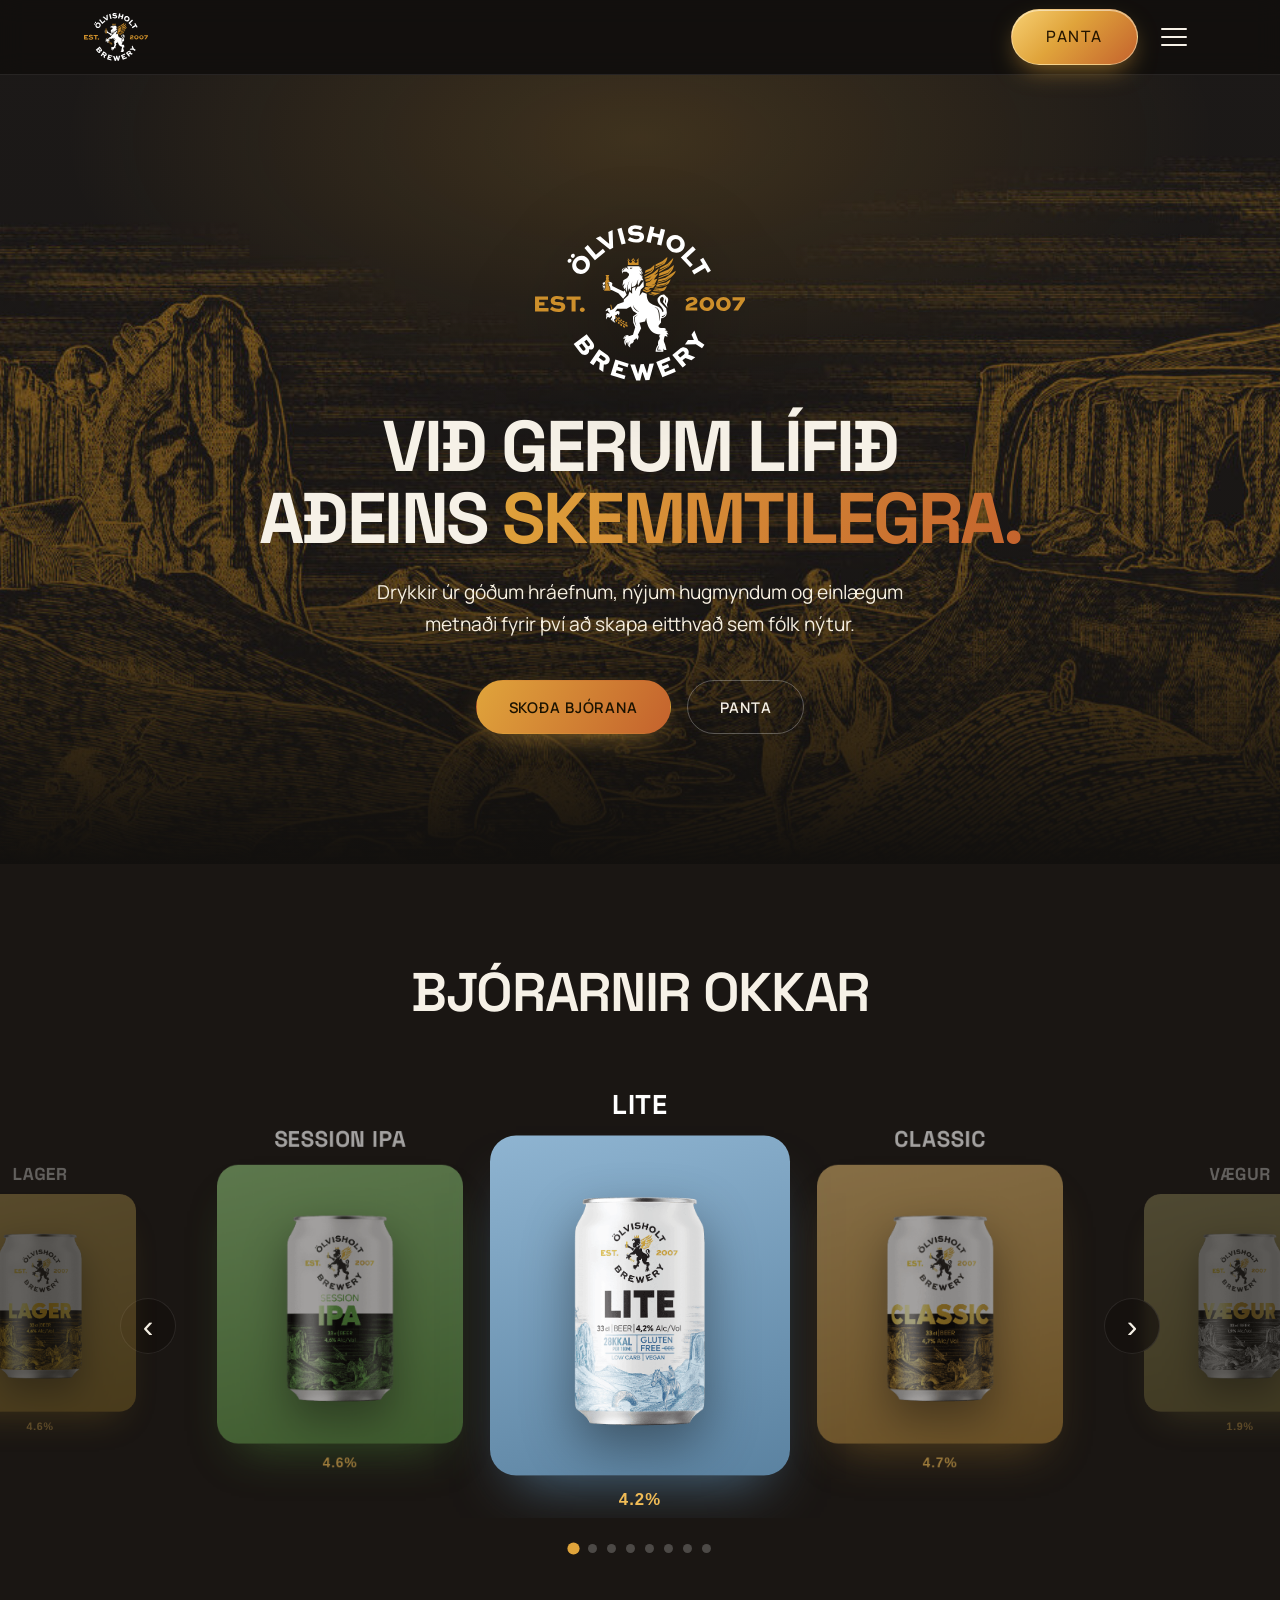
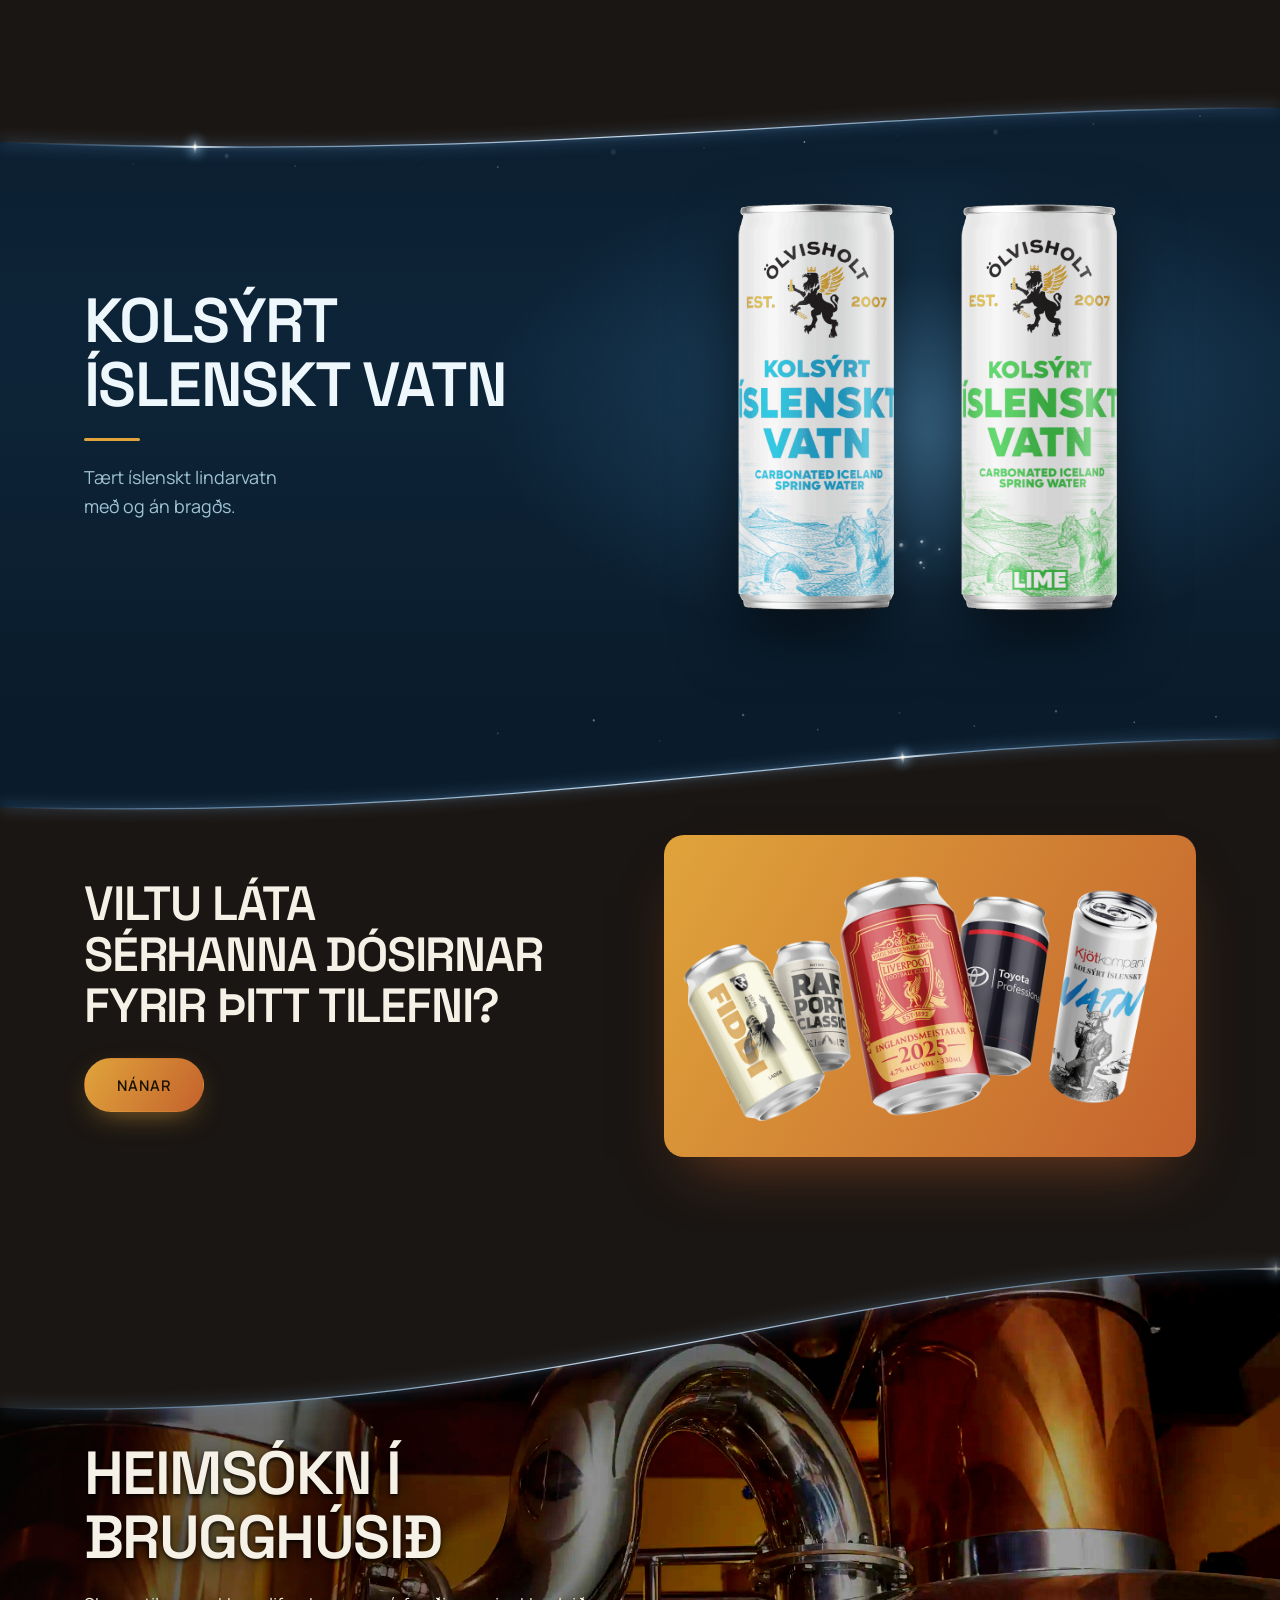
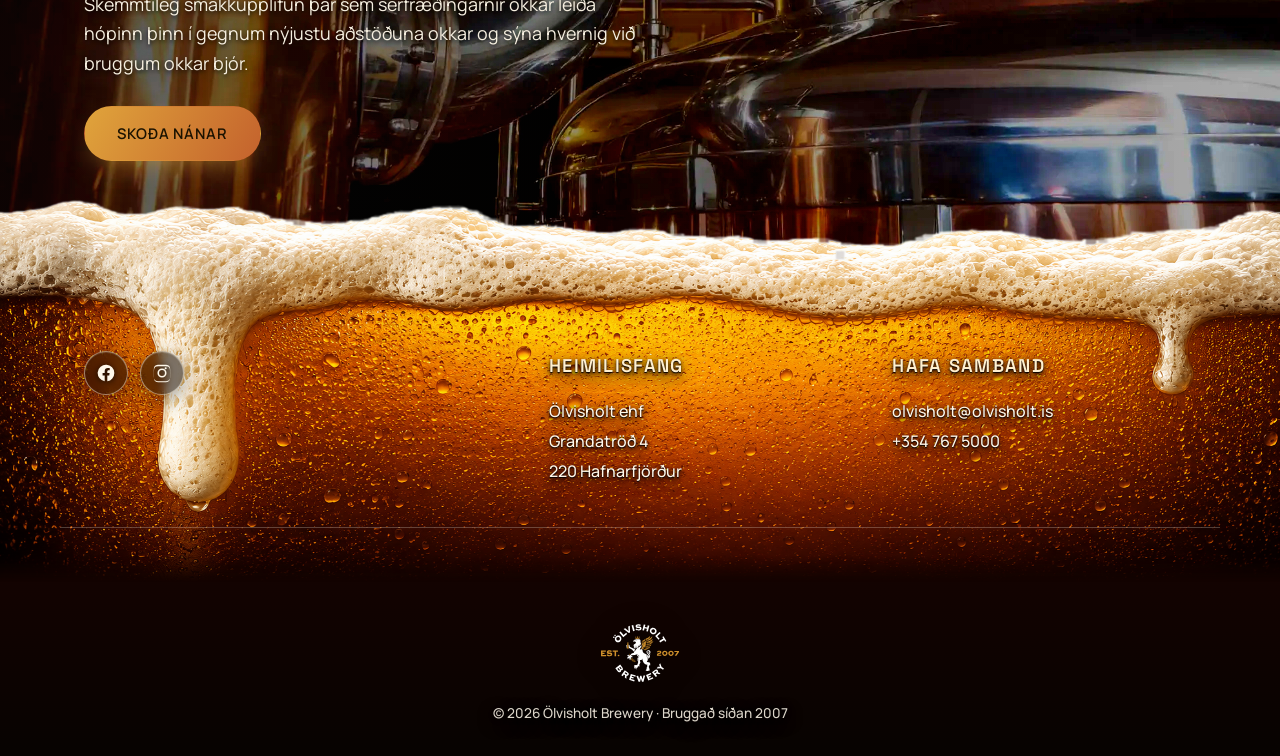
==== commit d991513e: "Footer logo: move to a clean, clearly-dark spot — centred sign-off in footer-bottom on the near-blac" ====
--- a/index.html
+++ b/index.html
@@ -243,7 +243,6 @@
     </div>
     <div class="container footer-grid">
       <div class="footer-brand">
-        <img src="assets/img/logo-white.svg" alt="Ölvisholt Brewery" class="footer-logo" />
         <div class="footer-social">
           <a href="https://www.facebook.com/olvisholt" target="_blank" rel="noopener" aria-label="Facebook">
             <svg viewBox="0 0 24 24" aria-hidden="true"><path d="M22 12a10 10 0 1 0-11.56 9.88v-6.99H7.9V12h2.54V9.8c0-2.5 1.49-3.89 3.78-3.89 1.09 0 2.24.2 2.24.2v2.46h-1.26c-1.24 0-1.63.77-1.63 1.56V12h2.78l-.44 2.89h-2.34v6.99A10 10 0 0 0 22 12z"/></svg>
@@ -266,6 +265,7 @@
       </div>
     </div>
     <div class="container footer-bottom">
+      <img src="assets/img/logo-white.svg" alt="Ölvisholt Brewery" class="footer-mark" />
       <p>© <span id="year"></span> Ölvisholt Brewery · Bruggað síðan 2007</p>
     </div>
   </footer>
--- a/styles.css
+++ b/styles.css
@@ -16,8 +16,12 @@
 
 * { box-sizing: border-box; margin: 0; padding: 0; }
 html { scroll-behavior: smooth; }
-/* never allow sideways scroll/jiggle on touch devices */
-html, body { overflow-x: hidden; overflow-x: clip; }
+/* Prevent sideways jiggle WITHOUT breaking the sticky header: clip only on the
+   root. `overflow-x: hidden` on <body> would force its overflow-y to `auto`,
+   turning body into a scroll container and detaching the sticky header from the
+   viewport (header would scroll away). `overflow: clip` on <html> clips the
+   horizontal overflow but is NOT a scroll container, so sticky keeps working. */
+html { overflow-x: clip; }
 body {
   font-family: "Manrope", system-ui, sans-serif;
   font-weight: 400;
@@ -25,7 +29,6 @@
   color: var(--text);
   line-height: 1.65;
   -webkit-font-smoothing: antialiased;
-  overflow-x: hidden;
 }
 img { max-width: 100%; display: block; }
 .container { width: 100%; max-width: var(--max); margin: 0 auto; padding: 0 24px; }
@@ -793,14 +796,8 @@
   .sm-grid { grid-template-columns: 1fr; max-width: 320px; margin: 0 auto; }
 }
 
-/* Footer — the beer photo IS the footer; text sits in the beer.
-   The footer overlaps the section above with a transparent top, so the foam's
-   natural contour pours slightly over the previous content with no hard seam.
-   Single image (footer-beer.png, 1983x776; shown slightly squashed at
-   height 33vw instead of its natural 39.13vw so the footer stays compact —
-   imperceptible on organic foam). Foam crest reaches down to 26.3% of the
-   displayed height (8.7vw), the foam/beer line to ~35% (11.6vw).
-   Mobile zooms the same image 2x. */
+/* Footer — the normal/desktop layout stays compact and uses the original beer
+   image. Only narrow screens receive the tall foam-free continuation texture. */
 .site-footer {
   position: relative; z-index: 10; overflow: hidden; border-top: none;
   margin-top: -9.5vw;
@@ -813,7 +810,7 @@
   position: absolute; top: 0; left: 0; width: 100%; max-width: none; height: 33vw;
   z-index: 0; display: block; pointer-events: none; user-select: none;
 }
-/* seamless dark continuation below the photo (matches its bottom-row colour) */
+/* Desktop continuation matches the original image and does not add height. */
 .site-footer::before {
   content: ""; position: absolute; left: 0; right: 0;
   top: 30.5vw; bottom: 0; z-index: -1;
@@ -826,16 +823,17 @@
   background: none;
 }
 @media (max-width: 640px) {
-  /* zoom the same image 2x on narrow screens */
-  .footer-foam-photo { width: 200%; left: -50%; height: 66vw; }
+  /* Keep the existing foam shape, then let the tall foam-free texture carry
+     real beer detail through the extra vertical space on narrow screens. */
+  .footer-foam-photo {
+    width: 200%; left: -50%; height: 66vw;
+    -webkit-mask-image: linear-gradient(180deg, #000 0%, #000 55%, rgba(0,0,0,0.94) 64%, rgba(0,0,0,0.48) 82%, transparent 100%);
+    mask-image: linear-gradient(180deg, #000 0%, #000 55%, rgba(0,0,0,0.94) 64%, rgba(0,0,0,0.48) 82%, transparent 100%);
+  }
   .site-footer { margin-top: -18vw; padding-top: 31vw; }
-  /* Continue the photograph with a brighter beer-coloured field instead of
-     dropping straight into near-black below the short landscape image. */
   .site-footer::before {
-    top: 61.5vw;
-    background:
-      radial-gradient(110% 72% at 50% 0%, rgba(205,82,7,0.48) 0%, rgba(112,32,3,0.28) 48%, transparent 78%),
-      linear-gradient(180deg, #672104 0%, #461203 52%, #260802 100%);
+    top: 20vw;
+    background: #180401 url("assets/img/footer-beer-body-mobile.jpg") center top / 100% 100% no-repeat;
   }
   .site-footer::after { background: none; }
 }
@@ -868,9 +866,11 @@
   display: grid; grid-template-columns: 1.4fr 1fr 1fr; gap: 40px;
   padding-bottom: 40px; border-bottom: 1px solid rgba(255,248,234,0.24);
 }
-.footer-logo {
-  height: 64px; margin-bottom: 20px;
-  filter: drop-shadow(0 2px 2px rgba(5,1,0,1)) drop-shadow(0 5px 14px rgba(5,1,0,0.95));
+/* Logo moved OUT of the foam: it now sits centred in the footer-bottom, on the
+   near-black continuation below the beer, where the white roundel reads cleanly. */
+.footer-mark {
+  display: block; height: 58px; width: auto; margin: 0 auto;
+  filter: drop-shadow(0 3px 12px rgba(0,0,0,0.7));
 }
 .footer-social { display: flex; gap: 12px; }
 .footer-social a {
@@ -892,7 +892,13 @@
 .footer-col p { color: #fff8ea; line-height: 1.9; font-weight: 500; }
 .footer-col a { color: #fff8ea; font-weight: 500; text-decoration: none; transition: color 0.2s; }
 .footer-col a:hover { color: var(--amber-hi); }
-.footer-bottom { padding-top: 24px; color: rgba(255,248,234,0.86); font-size: 0.85rem; font-weight: 500; }
+.footer-bottom {
+  display: flex; flex-direction: column; align-items: center; gap: 20px;
+  padding-top: 96px; text-align: center;
+  color: rgba(255,248,234,0.86); font-size: 0.85rem; font-weight: 500;
+}
+/* panta.html footer has no social block — balance it as two centred columns */
+.footer-grid--slim { grid-template-columns: 1fr 1fr; max-width: 620px; margin: 0 auto; }
 
 /* Responsive */
 @media (max-width: 940px) {
@@ -913,7 +919,7 @@
   .custom { padding: 126px 0 72px; }
   .custom-curve { height: 94px; }
   .brand-showcase { grid-template-columns: 1fr; max-width: 320px; }
-  .footer-grid { grid-template-columns: 1fr; gap: 32px; text-align: center; }
+  .footer-grid { grid-template-columns: 1fr; gap: 32px; text-align: center; border-bottom: none; }
   .footer-logo { margin-left: auto; margin-right: auto; }
   .footer-social { justify-content: center; }
   .footer-col p { font-size: 1rem; }
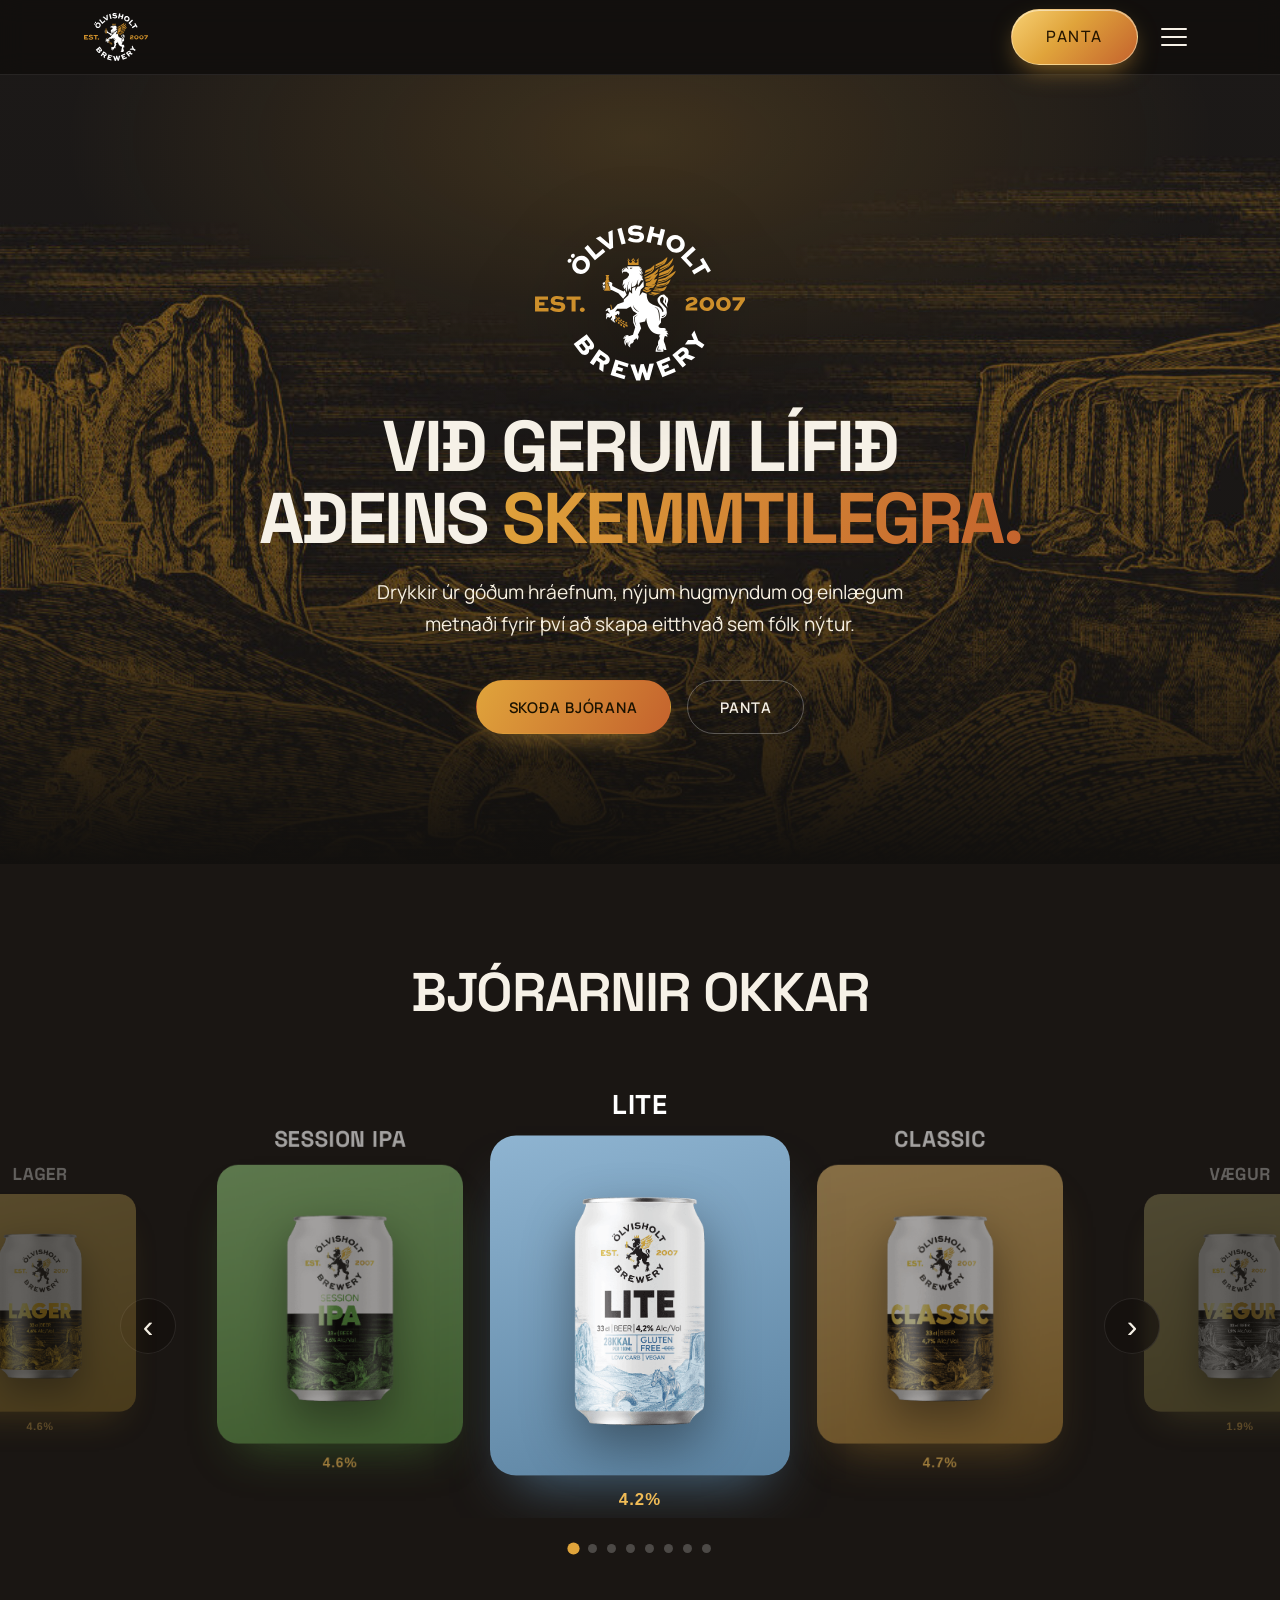
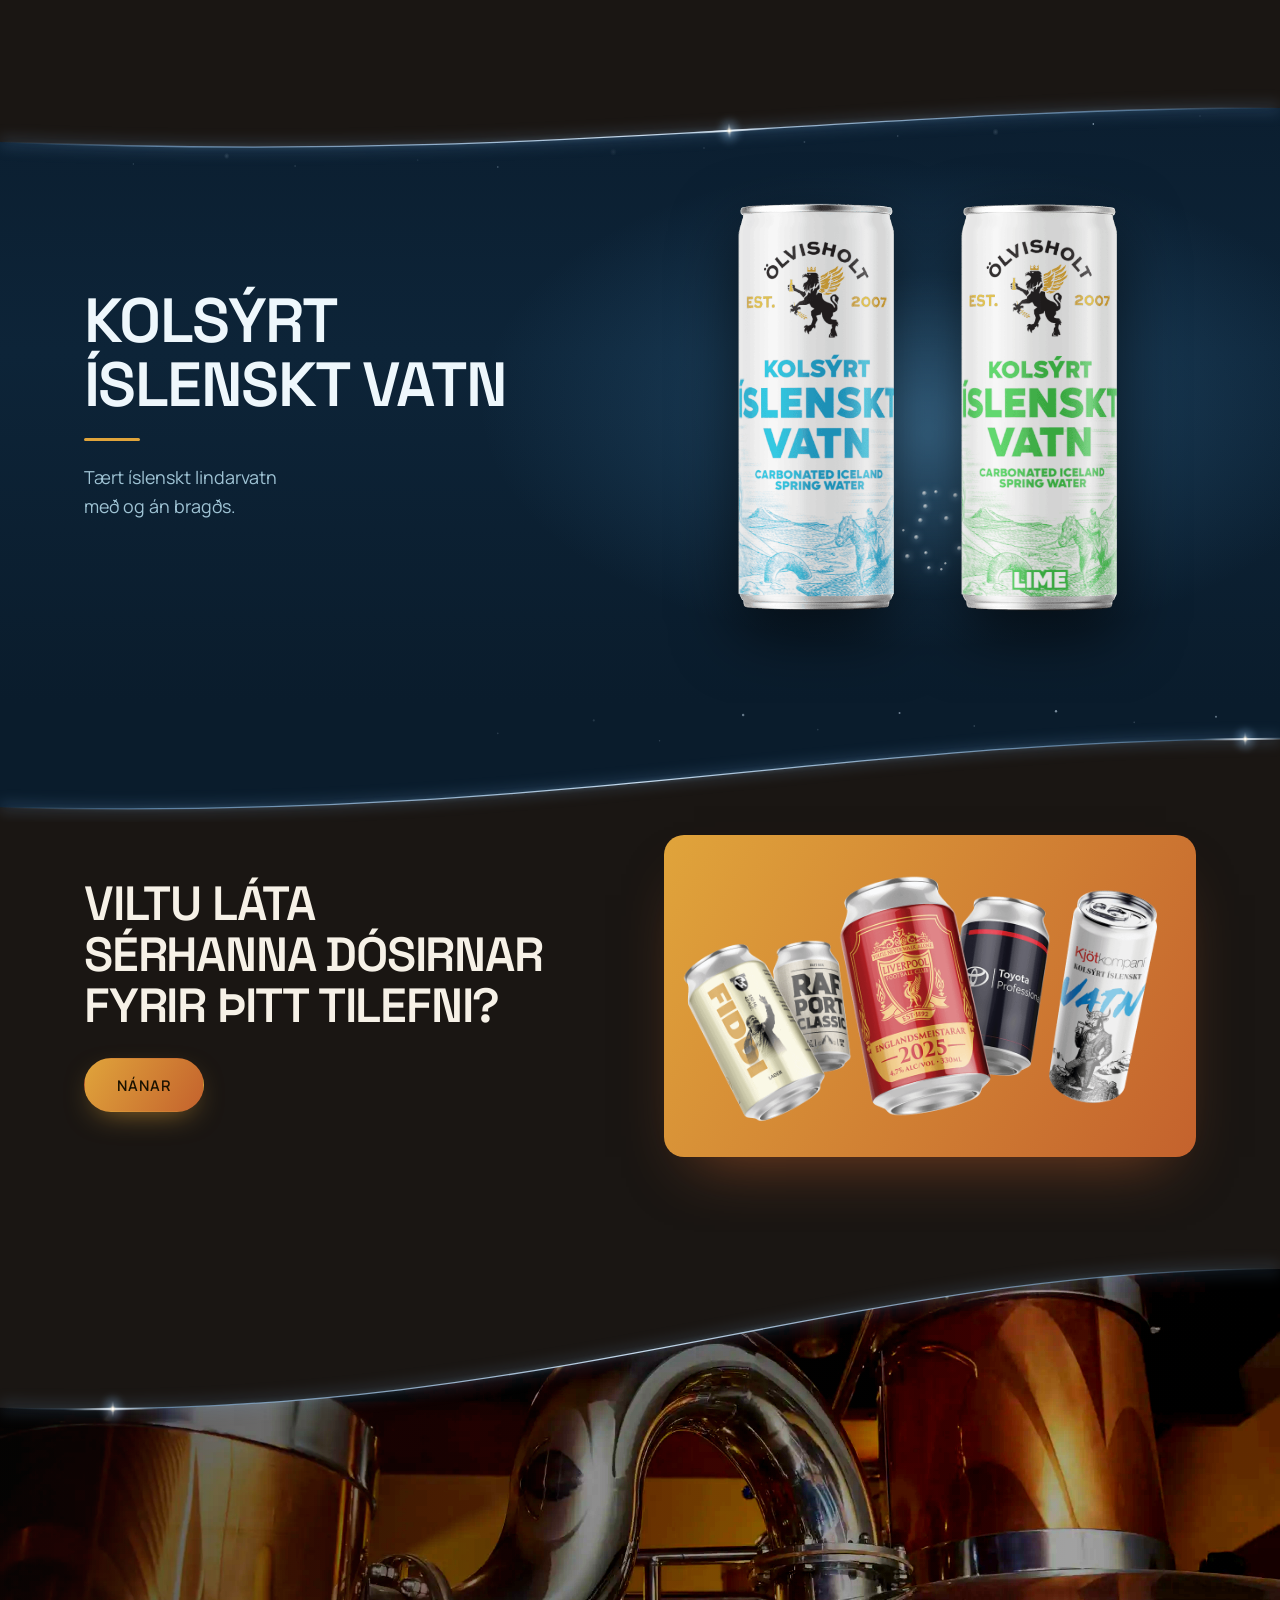
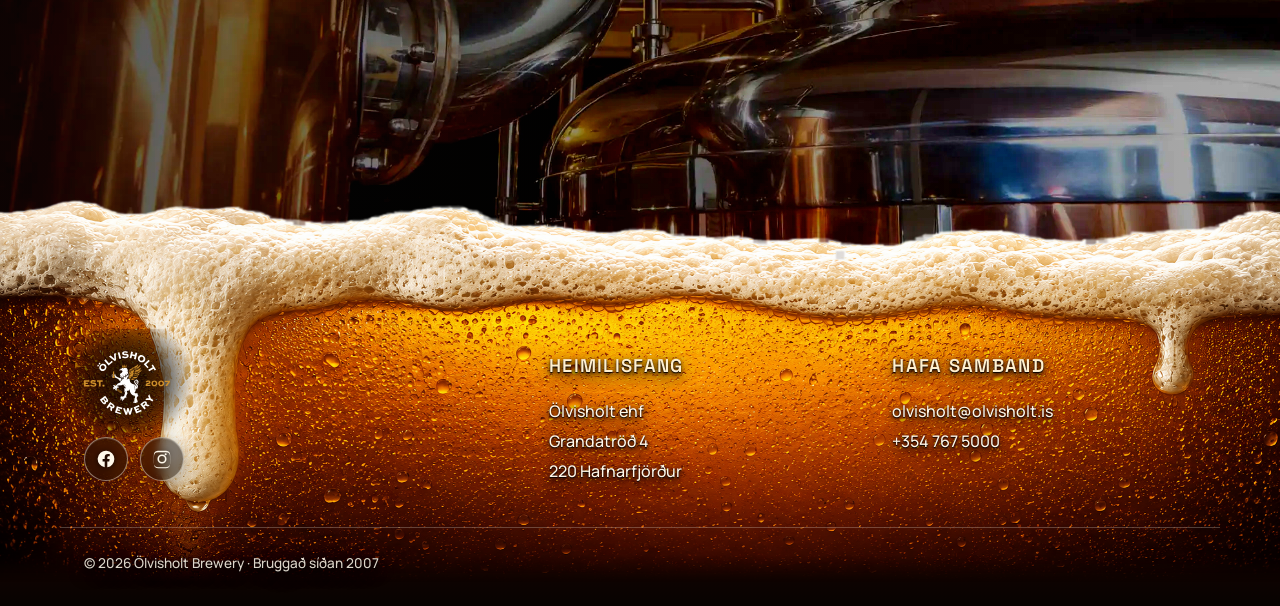
==== commit 03835e37: "Revert "Footer logo: move to a clean, clearly-dark spot — centred sign-off in footer-bottom on the n" ====
--- a/index.html
+++ b/index.html
@@ -243,6 +243,7 @@
     </div>
     <div class="container footer-grid">
       <div class="footer-brand">
+        <img src="assets/img/logo-white.svg" alt="Ölvisholt Brewery" class="footer-logo" />
         <div class="footer-social">
           <a href="https://www.facebook.com/olvisholt" target="_blank" rel="noopener" aria-label="Facebook">
             <svg viewBox="0 0 24 24" aria-hidden="true"><path d="M22 12a10 10 0 1 0-11.56 9.88v-6.99H7.9V12h2.54V9.8c0-2.5 1.49-3.89 3.78-3.89 1.09 0 2.24.2 2.24.2v2.46h-1.26c-1.24 0-1.63.77-1.63 1.56V12h2.78l-.44 2.89h-2.34v6.99A10 10 0 0 0 22 12z"/></svg>
@@ -265,7 +266,6 @@
       </div>
     </div>
     <div class="container footer-bottom">
-      <img src="assets/img/logo-white.svg" alt="Ölvisholt Brewery" class="footer-mark" />
       <p>© <span id="year"></span> Ölvisholt Brewery · Bruggað síðan 2007</p>
     </div>
   </footer>
--- a/styles.css
+++ b/styles.css
@@ -866,11 +866,16 @@
   display: grid; grid-template-columns: 1.4fr 1fr 1fr; gap: 40px;
   padding-bottom: 40px; border-bottom: 1px solid rgba(255,248,234,0.24);
 }
-/* Logo moved OUT of the foam: it now sits centred in the footer-bottom, on the
-   near-black continuation below the beer, where the white roundel reads cleanly. */
-.footer-mark {
-  display: block; height: 58px; width: auto; margin: 0 auto;
-  filter: drop-shadow(0 3px 12px rgba(0,0,0,0.7));
+/* Logo brand mark — the white roundel would vanish on the pale foam drip, so it
+   sits on its own soft dark spotlight (same tone as the social-icon plates). The
+   disc is painted as the img's own background (shows through the transparent
+   parts of the mark), so it stays centred on the logo in every layout. Negative
+   margins cancel the padding so surrounding spacing is unchanged. */
+.footer-logo {
+  height: 64px; box-sizing: content-box; padding: 22px 28px;
+  margin: -22px -28px 0;
+  background: radial-gradient(circle at 50% 47%, rgba(5,1,0,0.74) 0%, rgba(5,1,0,0.42) 44%, rgba(5,1,0,0) 72%);
+  filter: drop-shadow(0 3px 9px rgba(5,1,0,0.7));
 }
 .footer-social { display: flex; gap: 12px; }
 .footer-social a {
@@ -892,13 +897,7 @@
 .footer-col p { color: #fff8ea; line-height: 1.9; font-weight: 500; }
 .footer-col a { color: #fff8ea; font-weight: 500; text-decoration: none; transition: color 0.2s; }
 .footer-col a:hover { color: var(--amber-hi); }
-.footer-bottom {
-  display: flex; flex-direction: column; align-items: center; gap: 20px;
-  padding-top: 96px; text-align: center;
-  color: rgba(255,248,234,0.86); font-size: 0.85rem; font-weight: 500;
-}
-/* panta.html footer has no social block — balance it as two centred columns */
-.footer-grid--slim { grid-template-columns: 1fr 1fr; max-width: 620px; margin: 0 auto; }
+.footer-bottom { padding-top: 24px; color: rgba(255,248,234,0.86); font-size: 0.85rem; font-weight: 500; }
 
 /* Responsive */
 @media (max-width: 940px) {
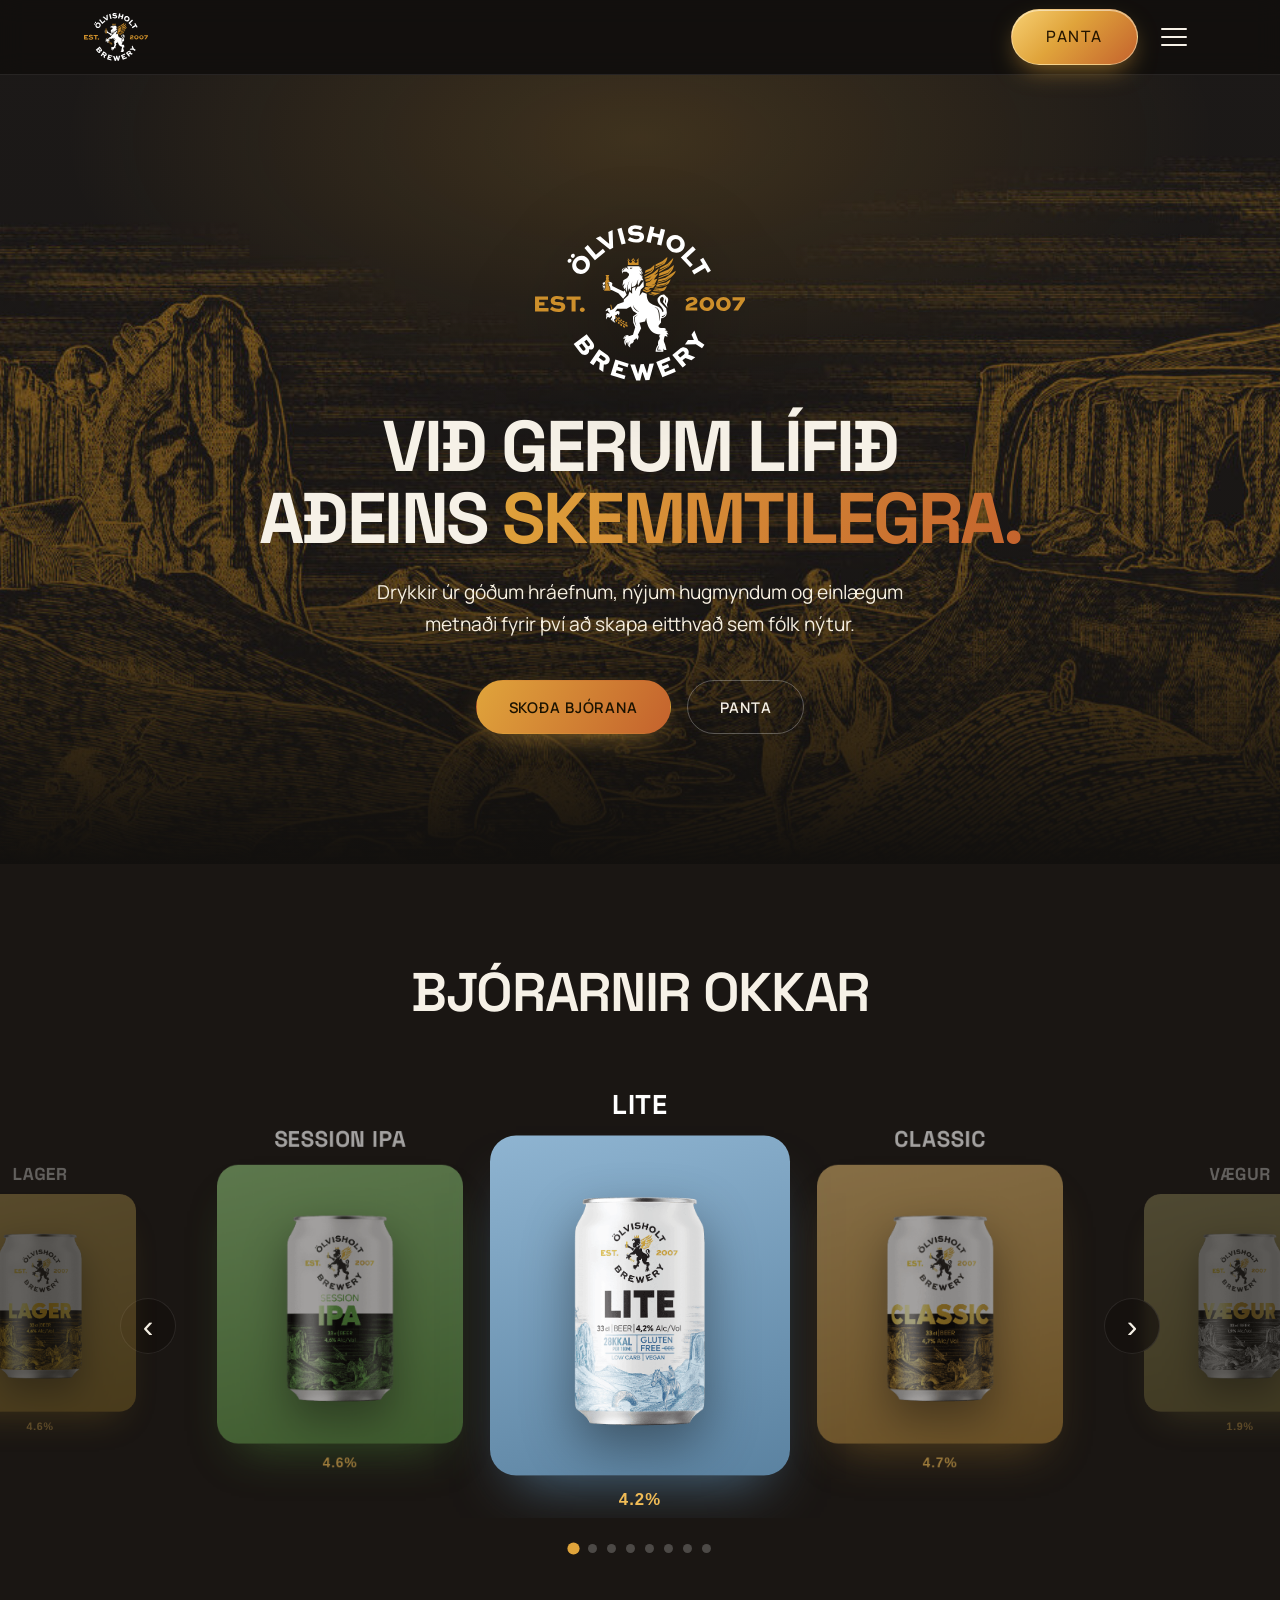
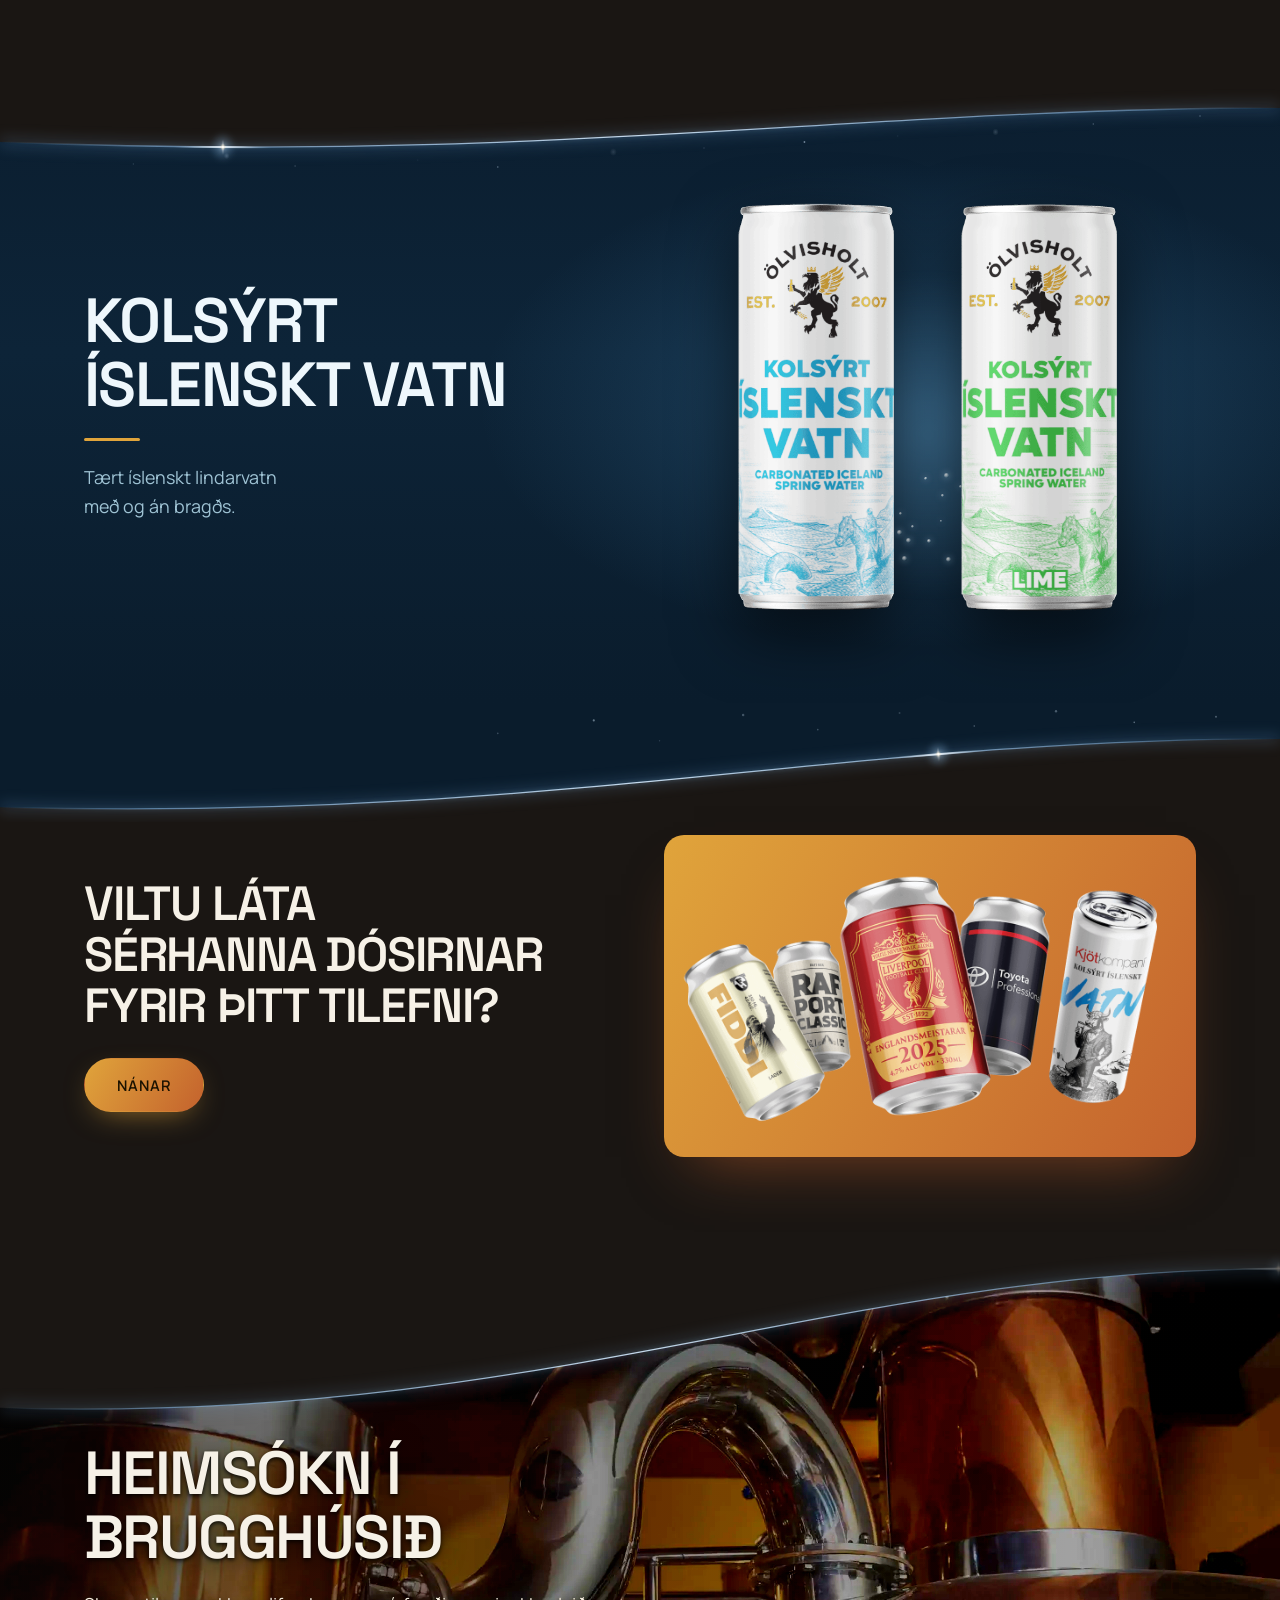
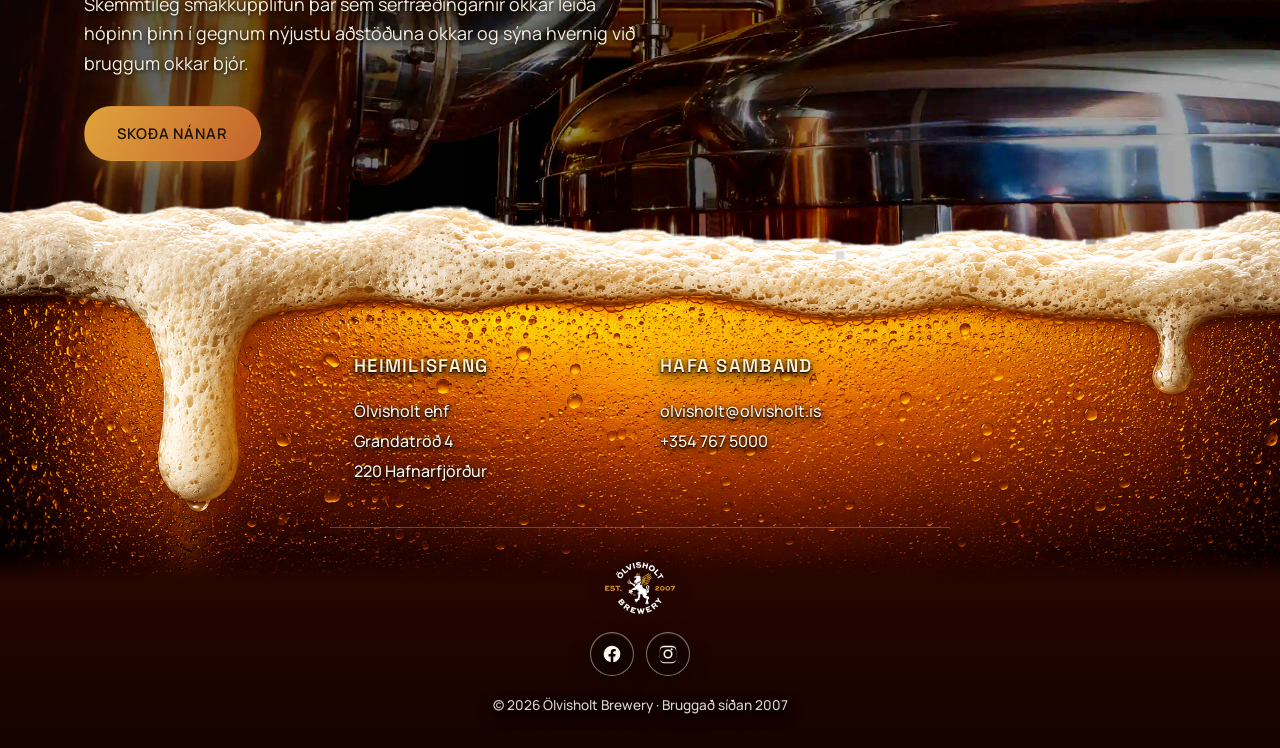
==== commit 8bc918e1: "Footer: nothing on the foam + no black bottom. Move social icons + logo off the foam into a centred " ====
--- a/index.html
+++ b/index.html
@@ -241,10 +241,22 @@
       <span style="left:88%; width:6px; height:6px; --rise:-150px; animation-duration:5.9s; animation-delay:0.3s;"></span>
       <span style="left:95%; width:9px; height:9px; --rise:-185px; animation-duration:7.1s; animation-delay:1.4s;"></span>
     </div>
-    <div class="container footer-grid">
-      <div class="footer-brand">
-        <img src="assets/img/logo-white.svg" alt="Ölvisholt Brewery" class="footer-logo" />
-        <div class="footer-social">
+    <div class="container footer-grid footer-grid--slim">
+      <div class="footer-col">
+        <h4>Heimilisfang</h4>
+        <p>Ölvisholt ehf<br />Grandatröð 4<br />220 Hafnarfjörður</p>
+      </div>
+      <div class="footer-col">
+        <h4>Hafa samband</h4>
+        <p>
+          <a href="mailto:olvisholt@olvisholt.is">olvisholt@olvisholt.is</a><br />
+          <a href="tel:+3547675000">+354 767 5000</a>
+        </p>
+      </div>
+    </div>
+    <div class="container footer-bottom">
+      <img src="assets/img/logo-white.svg" alt="Ölvisholt Brewery" class="footer-mark" />
+      <div class="footer-social">
           <a href="https://www.facebook.com/olvisholt" target="_blank" rel="noopener" aria-label="Facebook">
             <svg viewBox="0 0 24 24" aria-hidden="true"><path d="M22 12a10 10 0 1 0-11.56 9.88v-6.99H7.9V12h2.54V9.8c0-2.5 1.49-3.89 3.78-3.89 1.09 0 2.24.2 2.24.2v2.46h-1.26c-1.24 0-1.63.77-1.63 1.56V12h2.78l-.44 2.89h-2.34v6.99A10 10 0 0 0 22 12z"/></svg>
           </a>
@@ -252,20 +264,6 @@
             <svg viewBox="0 0 24 24" aria-hidden="true"><path d="M12 2.16c3.2 0 3.58.01 4.85.07 1.17.05 1.8.25 2.23.41.56.22.96.48 1.38.9.42.42.68.82.9 1.38.16.42.36 1.06.41 2.23.06 1.27.07 1.65.07 4.85s-.01 3.58-.07 4.85c-.05 1.17-.25 1.8-.41 2.23-.22.56-.48.96-.9 1.38-.42.42-.82.68-1.38.9-.42.16-1.06.36-2.23.41-1.27.06-1.65.07-4.85.07s-3.58-.01-4.85-.07c-1.17-.05-1.8-.25-2.23-.41-.56-.22-.96-.48-1.38-.9-.42-.42-.68-.82-.9-1.38-.16-.42-.36-1.06-.41-2.23C2.17 15.58 2.16 15.2 2.16 12s.01-3.58.07-4.85c.05-1.17.25-1.8.41-2.23.22-.56.48-.96.9-1.38.42-.42.82-.68 1.38-.9.42-.16 1.06-.36 2.23-.41C8.42 2.17 8.8 2.16 12 2.16zm0 1.62c-3.15 0-3.52.01-4.76.07-1.15.05-1.77.24-2.19.41-.55.21-.94.47-1.35.88-.41.41-.67.8-.88 1.35-.17.42-.36 1.04-.41 2.19-.06 1.24-.07 1.61-.07 4.76s.01 3.52.07 4.76c.05 1.15.24 1.77.41 2.19.21.55.47.94.88 1.35.41.41.8.67 1.35.88.42.17 1.04.36 2.19.41 1.24.06 1.61.07 4.76.07s3.52-.01 4.76-.07c1.15-.05 1.77-.24 2.19-.41.55-.21.94-.47 1.35-.88.41-.41.67-.8.88-1.35.17-.42.36-1.04.41-2.19.06-1.24.07-1.61.07-4.76s-.01-3.52-.07-4.76c-.05-1.15-.24-1.77-.41-2.19-.21-.55-.47-.94-.88-1.35-.41-.41-.8-.67-1.35-.88-.42-.17-1.04-.36-2.19-.41-1.24-.06-1.61-.07-4.76-.07zm0 2.76a5.46 5.46 0 1 0 0 10.92 5.46 5.46 0 0 0 0-10.92zm0 9a3.54 3.54 0 1 1 0-7.08 3.54 3.54 0 0 1 0 7.08zm5.68-9.23a1.28 1.28 0 1 1-2.56 0 1.28 1.28 0 0 1 2.56 0z"/></svg>
           </a>
         </div>
-      </div>
-      <div class="footer-col">
-        <h4>Heimilisfang</h4>
-        <p>Ölvisholt ehf<br />Grandatröð 4<br />220 Hafnarfjörður</p>
-      </div>
-      <div class="footer-col">
-        <h4>Hafa samband</h4>
-        <p>
-          <a href="mailto:olvisholt@olvisholt.is">olvisholt@olvisholt.is</a><br />
-          <a href="tel:+3547675000">+354 767 5000</a>
-        </p>
-      </div>
-    </div>
-    <div class="container footer-bottom">
       <p>© <span id="year"></span> Ölvisholt Brewery · Bruggað síðan 2007</p>
     </div>
   </footer>
--- a/styles.css
+++ b/styles.css
@@ -810,11 +810,13 @@
   position: absolute; top: 0; left: 0; width: 100%; max-width: none; height: 33vw;
   z-index: 0; display: block; pointer-events: none; user-select: none;
 }
-/* Desktop continuation matches the original image and does not add height. */
+/* Below the beer photo the footer continues in the beer's own dark colour (NOT
+   black) so the bottom reads as beer all the way down. Colours sampled from the
+   photo's dark lower pixels (#2c0700) fading a touch deeper. */
 .site-footer::before {
   content: ""; position: absolute; left: 0; right: 0;
   top: 30.5vw; bottom: 0; z-index: -1;
-  background: linear-gradient(180deg, #150301 0%, #070301 100%);
+  background: linear-gradient(180deg, #2c0700 0%, #1d0400 55%, #150300 100%);
 }
 /* Keep the beer artwork completely untouched; contrast comes from the type itself. */
 .site-footer::after {
@@ -866,16 +868,13 @@
   display: grid; grid-template-columns: 1.4fr 1fr 1fr; gap: 40px;
   padding-bottom: 40px; border-bottom: 1px solid rgba(255,248,234,0.24);
 }
-/* Logo brand mark — the white roundel would vanish on the pale foam drip, so it
-   sits on its own soft dark spotlight (same tone as the social-icon plates). The
-   disc is painted as the img's own background (shows through the transparent
-   parts of the mark), so it stays centred on the logo in every layout. Negative
-   margins cancel the padding so surrounding spacing is unchanged. */
-.footer-logo {
-  height: 64px; box-sizing: content-box; padding: 22px 28px;
-  margin: -22px -28px 0;
-  background: radial-gradient(circle at 50% 47%, rgba(5,1,0,0.74) 0%, rgba(5,1,0,0.42) 44%, rgba(5,1,0,0) 72%);
-  filter: drop-shadow(0 3px 9px rgba(5,1,0,0.7));
+/* panta.html footer has no social block — balance it as two centred columns */
+.footer-grid--slim { grid-template-columns: 1fr 1fr; max-width: 620px; margin: 0 auto; }
+/* Logo brand mark — sits in the centred bottom row on the dark lower beer.
+   NOTHING sits on the pale foam any more (all content is well below it). */
+.footer-mark {
+  display: block; height: 52px; width: auto; margin: 0 auto;
+  filter: drop-shadow(0 2px 9px rgba(0,0,0,0.85));
 }
 .footer-social { display: flex; gap: 12px; }
 .footer-social a {
@@ -897,7 +896,12 @@
 .footer-col p { color: #fff8ea; line-height: 1.9; font-weight: 500; }
 .footer-col a { color: #fff8ea; font-weight: 500; text-decoration: none; transition: color 0.2s; }
 .footer-col a:hover { color: var(--amber-hi); }
-.footer-bottom { padding-top: 24px; color: rgba(255,248,234,0.86); font-size: 0.85rem; font-weight: 500; }
+.footer-bottom {
+  display: flex; flex-direction: column; align-items: center; gap: 18px;
+  padding-top: 34px; text-align: center;
+  color: rgba(255,248,234,0.86); font-size: 0.85rem; font-weight: 500;
+}
+.footer-bottom .footer-social { justify-content: center; }
 
 /* Responsive */
 @media (max-width: 940px) {
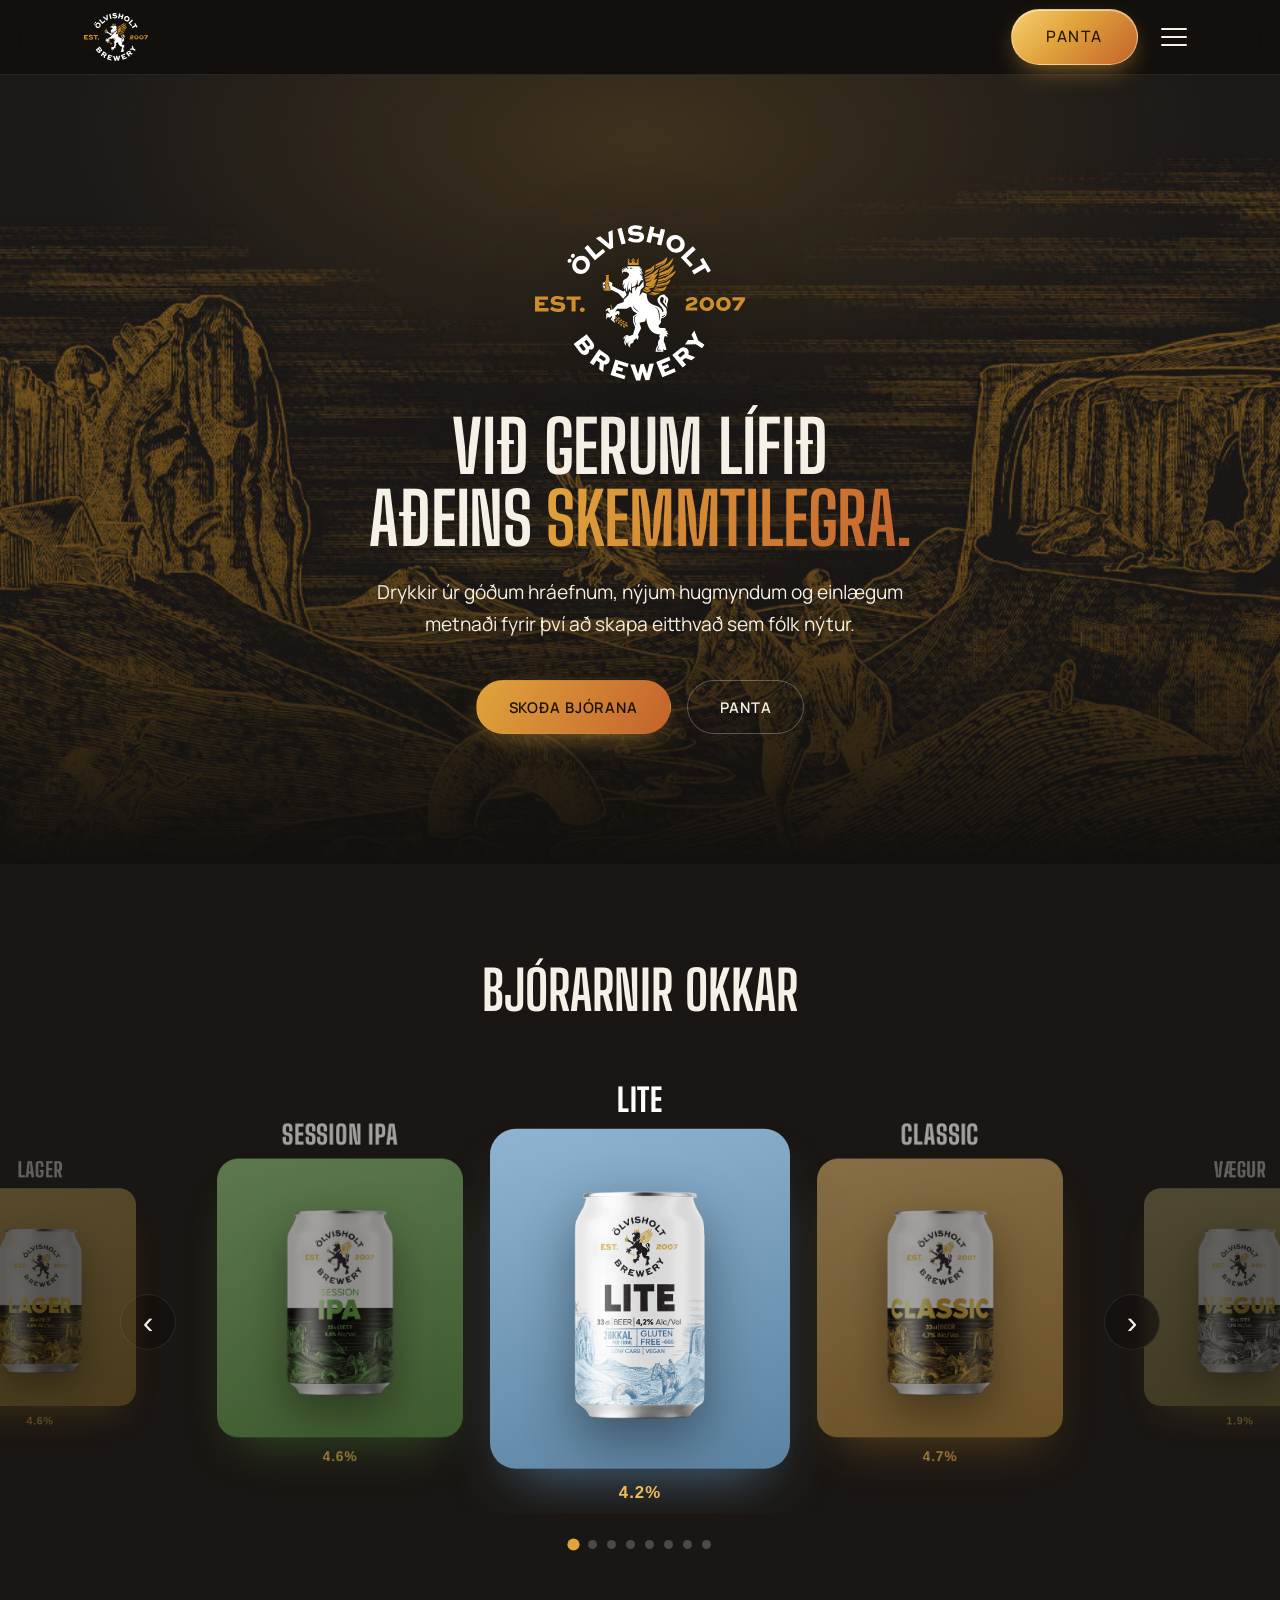
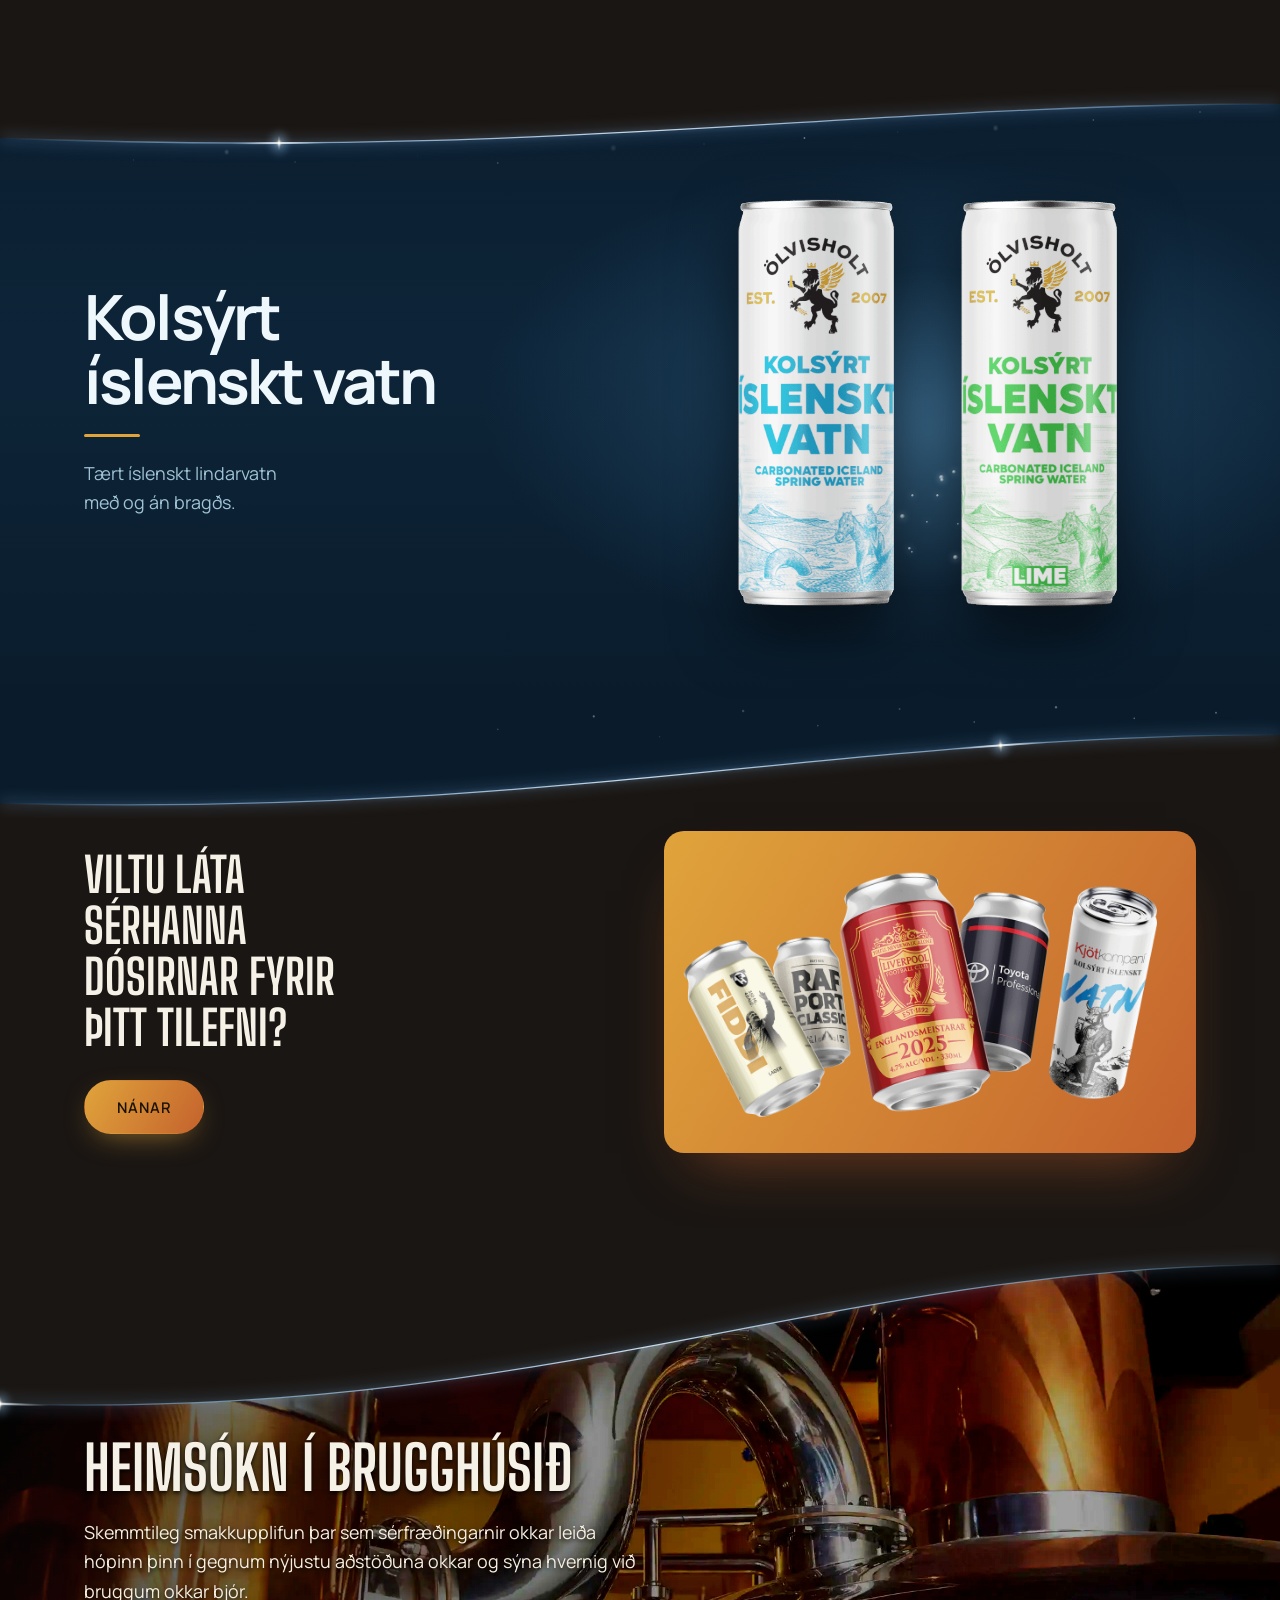
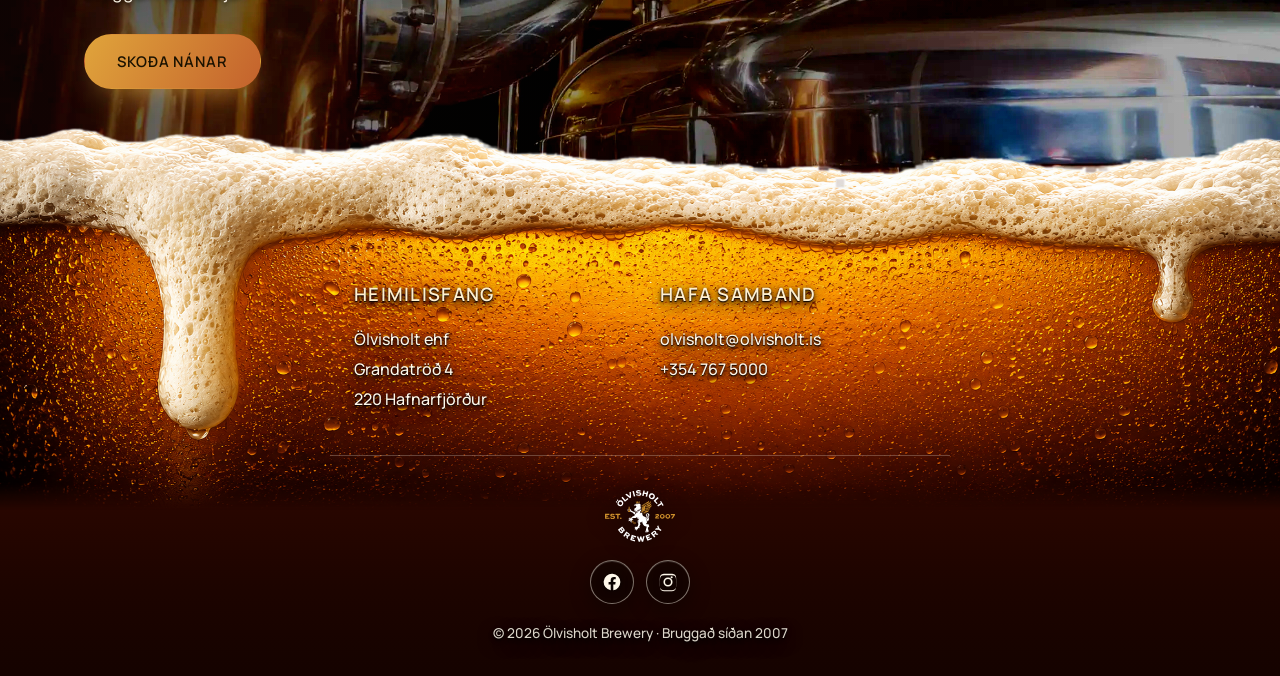
==== commit 173ac27a: "Update can visuals and typography" ====
--- a/index.html
+++ b/index.html
@@ -7,7 +7,7 @@
   <meta name="description" content="Handverksbrugghús á Suðurlandi. Bruggað síðan 2007." />
   <link rel="preconnect" href="https://fonts.googleapis.com" />
   <link rel="preconnect" href="https://fonts.gstatic.com" crossorigin />
-  <link href="https://fonts.googleapis.com/css2?family=Manrope:wght@400;500;600;700;800&family=Space+Grotesk:wght@500;600;700&display=swap" rel="stylesheet" />
+  <link href="https://fonts.googleapis.com/css2?family=Big+Shoulders+Display:wght@600;700;800&family=Manrope:wght@400;500;600;700;800&display=swap" rel="stylesheet" />
   <link rel="stylesheet" href="styles.css" />
 </head>
 <body>
--- a/styles.css
+++ b/styles.css
@@ -34,12 +34,12 @@
 .container { width: 100%; max-width: var(--max); margin: 0 auto; padding: 0 24px; }
 
 h1, h2, h3 {
-  font-family: "Space Grotesk", sans-serif;
+  font-family: "Big Shoulders Display", "Arial Narrow", sans-serif;
   text-transform: uppercase;
 }
-h1 { font-weight: 700; line-height: 1; letter-spacing: -0.035em; }
-h2 { font-weight: 600; line-height: 1.05; letter-spacing: -0.025em; }
-h3 { font-weight: 600; line-height: 1.08; letter-spacing: -0.015em; }
+h1 { font-weight: 800; line-height: 0.94; letter-spacing: -0.005em; }
+h2 { font-weight: 700; line-height: 0.98; letter-spacing: 0; }
+h3 { font-weight: 700; line-height: 1; letter-spacing: 0.01em; }
 
 .kicker {
   display: inline-block;
@@ -171,7 +171,7 @@
 }
 .order-steps li {
   display: flex; align-items: center; gap: 9px; cursor: default;
-  color: var(--muted); font-family: "Space Grotesk", sans-serif; text-transform: uppercase;
+  color: var(--muted); font-family: "Manrope", system-ui, sans-serif; text-transform: uppercase;
   letter-spacing: 0.06em; font-weight: 700; font-size: 1.05rem; padding: 6px 14px; border-radius: 999px;
 }
 .order-steps li .dot {
@@ -228,7 +228,7 @@
   padding: 14px 24px; max-width: var(--max); margin: 0 auto; }
 .order-bar-info { display: flex; flex-direction: column; }
 .order-bar-count { color: var(--muted); font-size: 0.85rem; }
-.order-bar-total { font-family: "Space Grotesk", sans-serif; font-size: 1.6rem; font-weight: 700; color: var(--amber-hi); }
+.order-bar-total { font-family: "Manrope", system-ui, sans-serif; font-size: 1.6rem; font-weight: 700; color: var(--amber-hi); }
 .order-bar .btn-primary:disabled { opacity: 0.4; cursor: not-allowed; box-shadow: none; }
 
 /* step 2 — summary */
@@ -244,7 +244,7 @@
 .sum-remove { width: 30px; height: 30px; border-radius: 50%; cursor: pointer;
   background: rgba(255,255,255,0.06); border: 1px solid var(--border); color: var(--muted); font-size: 1.1rem; }
 .sum-remove:hover { color: #fff; background: rgba(196,98,45,0.4); }
-.sum-total { display: flex; justify-content: space-between; padding-top: 16px; font-family: "Space Grotesk", sans-serif;
+.sum-total { display: flex; justify-content: space-between; padding-top: 16px; font-family: "Manrope", system-ui, sans-serif;
   font-size: 1.5rem; font-weight: 700; }
 .sum-total span:last-child { color: var(--amber-hi); }
 
@@ -366,8 +366,8 @@
   filter: drop-shadow(0 22px 26px rgba(0,0,0,0.4));
 }
 .cslide-name {
-  font-family: "Space Grotesk", sans-serif; font-weight: 700; text-transform: uppercase;
-  font-size: 1.7rem; letter-spacing: 0.03em; color: #fff;
+  font-family: "Big Shoulders Display", "Arial Narrow", sans-serif; font-weight: 800; text-transform: uppercase;
+  font-size: 2rem; letter-spacing: 0.025em; line-height: 0.95; color: #fff;
 }
 .cslide-abv {
   color: var(--amber-hi); font-weight: 700; letter-spacing: 0.06em; font-size: 1.05rem;
@@ -435,7 +435,11 @@
   display: grid; grid-template-columns: 1fr 1fr; align-items: center; gap: 40px;
 }
 .aqua-text { text-align: left; }
-.aqua-text h2 { color: #eef7fc; font-size: clamp(2.4rem, 5vw, 3.9rem); line-height: 1.02; margin-bottom: 22px; }
+.aqua-text h2 {
+  color: #eef7fc; font-family: "Manrope", system-ui, sans-serif; font-weight: 700;
+  font-size: clamp(2.4rem, 5vw, 3.9rem); line-height: 1.02; letter-spacing: -0.045em;
+  text-transform: none; margin-bottom: 22px;
+}
 .aqua-rule { display: block; width: 56px; height: 3px; border-radius: 2px; background: var(--amber); margin-bottom: 22px; }
 .aqua-sub { color: #9fc3d4; font-size: 1.12rem; line-height: 1.6; }
 
@@ -546,7 +550,7 @@
 .visit-text .back-link { margin-bottom: 18px; }
 .visit-lead { color: var(--cream); font-size: 1.12rem; margin-bottom: 28px; max-width: 560px; }
 .visit-price {
-  font-family: "Space Grotesk", sans-serif; text-transform: uppercase;
+  font-family: "Manrope", system-ui, sans-serif; text-transform: uppercase;
   font-size: 1.75rem; font-weight: 700; color: var(--amber-hi);
   letter-spacing: 0.02em; margin-bottom: 20px;
 }
@@ -582,18 +586,82 @@
 /* Stansar (label sizes) */
 .stansar { text-align: center; margin-bottom: 72px; }
 .stansar-title { font-size: clamp(1.8rem, 4vw, 2.6rem); margin-bottom: 8px; }
-.stansar-sub { color: var(--muted); margin-bottom: 34px; }
-.stansar-grid { display: grid; grid-template-columns: repeat(2, minmax(0, 260px)); gap: 24px; justify-content: center; }
-.stansar-card {
-  background: var(--surface); border: 1px solid var(--border); border-radius: 16px;
-  padding: 30px 20px; display: flex; flex-direction: column; align-items: center; gap: 12px;
-  transition: transform 0.25s, border-color 0.25s;
-}
-.stansar-card:hover { transform: translateY(-6px); border-color: rgba(224,164,59,0.45); }
-.can-icon { width: 46px; height: auto; }
-.can-icon rect { fill: none; stroke: var(--amber); stroke-width: 2.2; }
-.stansar-size { font-family: "Space Grotesk", sans-serif; font-size: 1.5rem; font-weight: 700; letter-spacing: 0.02em; }
-.stansar-note { color: var(--muted); text-transform: uppercase; letter-spacing: 0.14em; font-size: 0.75rem; }
+.stansar-sub { color: var(--muted); margin-bottom: 58px; }
+.stansar-grid {
+  display: grid; grid-template-columns: repeat(2, minmax(0, 1fr)); gap: 72px;
+  max-width: 1080px; margin: 0 auto; align-items: end;
+}
+.stansar-option {
+  --can-w: 112px; --can-h: 196px;
+  --wrap-w: 330px; --wrap-h: 133px; --wrap-lift: 30px;
+  min-width: 0;
+}
+.stansar-option--sleek {
+  --can-w: 98px; --can-h: 247px;
+  --wrap-w: 285px; --wrap-h: 193px; --wrap-lift: 27px;
+}
+.stansar-visual {
+  min-height: 280px; display: flex; align-items: flex-end; justify-content: center;
+  gap: 20px; padding: 0 38px 8px 0;
+}
+.stansar-can {
+  width: var(--can-w); height: var(--can-h); max-width: none; flex: 0 0 auto;
+  object-fit: fill; filter: drop-shadow(0 18px 16px rgba(0,0,0,0.52));
+}
+.stansar-wrap {
+  position: relative; width: var(--wrap-w); height: var(--wrap-h); flex: 0 0 auto;
+  margin-bottom: var(--wrap-lift);
+  background:
+    radial-gradient(circle, rgba(224,164,59,0.28) 1.5px, transparent 2px) 22px 18px / 76px 60px,
+    linear-gradient(135deg, rgba(114,69,19,0.3), rgba(196,116,31,0.38));
+  border: 1px solid rgba(224,164,59,0.68);
+  box-shadow: inset 0 0 34px rgba(0,0,0,0.3), 0 16px 30px -24px rgba(224,164,59,0.55);
+}
+.wrap-measure {
+  position: absolute; color: var(--amber-hi); font-family: "Manrope", system-ui, sans-serif;
+  font-size: 0.84rem; font-weight: 600; line-height: 1; white-space: nowrap;
+}
+.wrap-measure--width {
+  left: 0; right: 0; top: -28px; padding-top: 1px;
+  border-top: 1px solid rgba(224,164,59,0.72);
+}
+.wrap-measure--width::before, .wrap-measure--width::after {
+  content: ""; position: absolute; top: -5px; height: 10px;
+  border-left: 1px solid rgba(224,164,59,0.72);
+}
+.wrap-measure--width::before { left: 0; }
+.wrap-measure--width::after { right: 0; }
+.wrap-measure--height {
+  top: 0; bottom: 0; right: -38px; width: 28px;
+  display: flex; align-items: center; justify-content: flex-start;
+  border-right: 1px solid rgba(224,164,59,0.72);
+}
+.wrap-measure--height::before, .wrap-measure--height::after {
+  content: ""; position: absolute; right: -5px; width: 10px;
+  border-top: 1px solid rgba(224,164,59,0.72);
+}
+.wrap-measure--height::before { top: 0; }
+.wrap-measure--height::after { bottom: 0; }
+.stansar-option h3 {
+  margin-top: 18px; color: var(--cream); font-size: 0.82rem; font-weight: 600;
+  letter-spacing: 0.12em;
+}
+@media (max-width: 1160px) {
+  .stansar-grid { grid-template-columns: 1fr; gap: 58px; max-width: 560px; }
+}
+@media (max-width: 600px) {
+  .stansar-sub { margin-bottom: 44px; }
+  .stansar-option { --can-w: 86px; --can-h: 150px; --wrap-w: 215px; --wrap-h: 87px; --wrap-lift: 31px; }
+  .stansar-option--sleek { --can-w: 75px; --can-h: 189px; --wrap-w: 185px; --wrap-h: 125px; --wrap-lift: 32px; }
+  .stansar-visual { min-height: 218px; gap: 18px; padding-right: 32px; }
+  .wrap-measure { font-size: 0.73rem; }
+  .wrap-measure--height { right: -31px; width: 23px; }
+}
+@media (max-width: 380px) {
+  .stansar-option { --can-w: 75px; --can-h: 131px; --wrap-w: 172px; --wrap-h: 69px; --wrap-lift: 31px; }
+  .stansar-option--sleek { --can-w: 65px; --can-h: 164px; --wrap-w: 160px; --wrap-h: 108px; --wrap-lift: 28px; }
+  .stansar-visual { min-height: 194px; gap: 14px; padding-right: 28px; }
+}
 
 .brands-label { text-align: center; color: var(--muted); text-transform: uppercase; letter-spacing: 0.16em; font-size: 0.8rem; margin-bottom: 30px; }
 .brand-showcase { display: grid; grid-template-columns: repeat(3, 1fr); gap: 24px; max-width: 760px; margin: 0 auto; }
@@ -704,7 +772,7 @@
   filter: drop-shadow(0 28px 34px rgba(0,0,0,0.6)) brightness(1.06);
 }
 .marquee-item figcaption {
-  margin-top: 16px; font-family: "Space Grotesk", sans-serif; font-weight: 700;
+  margin-top: 16px; font-family: "Big Shoulders Display", "Arial Narrow", sans-serif; font-weight: 800;
   text-transform: uppercase; letter-spacing: 0.08em; font-size: 1.15rem; color: var(--amber-hi);
 }
 @keyframes marquee { from { transform: translateX(0); } to { transform: translateX(-50%); } }
@@ -751,7 +819,7 @@
   padding: 18px 0; margin: 6px 0 0;
 }
 .price-line span { text-transform: uppercase; letter-spacing: 0.08em; font-size: 0.85rem; color: var(--muted); font-weight: 600; }
-.price-line strong { font-family: "Space Grotesk", sans-serif; font-size: 1.9rem; font-weight: 700; color: var(--amber-hi); }
+.price-line strong { font-family: "Manrope", system-ui, sans-serif; font-size: 1.9rem; font-weight: 700; color: var(--amber-hi); }
 .price-line small { font-size: 0.8rem; color: var(--muted); font-weight: 500; }
 
 .brugg-contact { position: relative; overflow: hidden; padding: 96px 0; text-align: center; }
@@ -764,7 +832,7 @@
 }
 .contact-block .kicker { margin-bottom: 14px; }
 .contact-line {
-  display: block; font-family: "Space Grotesk", sans-serif; font-weight: 700;
+  display: block; font-family: "Manrope", system-ui, sans-serif; font-weight: 700;
   font-size: clamp(1.5rem, 3.4vw, 2.3rem); line-height: 1.2; letter-spacing: 0.01em;
   color: var(--amber-hi); text-decoration: none; transition: color 0.2s;
 }
@@ -889,7 +957,7 @@
 .footer-social svg { width: 20px; height: 20px; fill: #fff8ea; filter: drop-shadow(0 1px 3px rgba(0,0,0,0.8)); transition: fill 0.2s; }
 .footer-social a:hover svg { fill: #1a1200; }
 .footer-col h4 {
-  font-family: "Space Grotesk", sans-serif; text-transform: uppercase;
+  font-family: "Manrope", system-ui, sans-serif; text-transform: uppercase;
   letter-spacing: 0.07em; font-size: 1.15rem; font-weight: 600;
   color: #fff0cf; margin-bottom: 14px;
 }
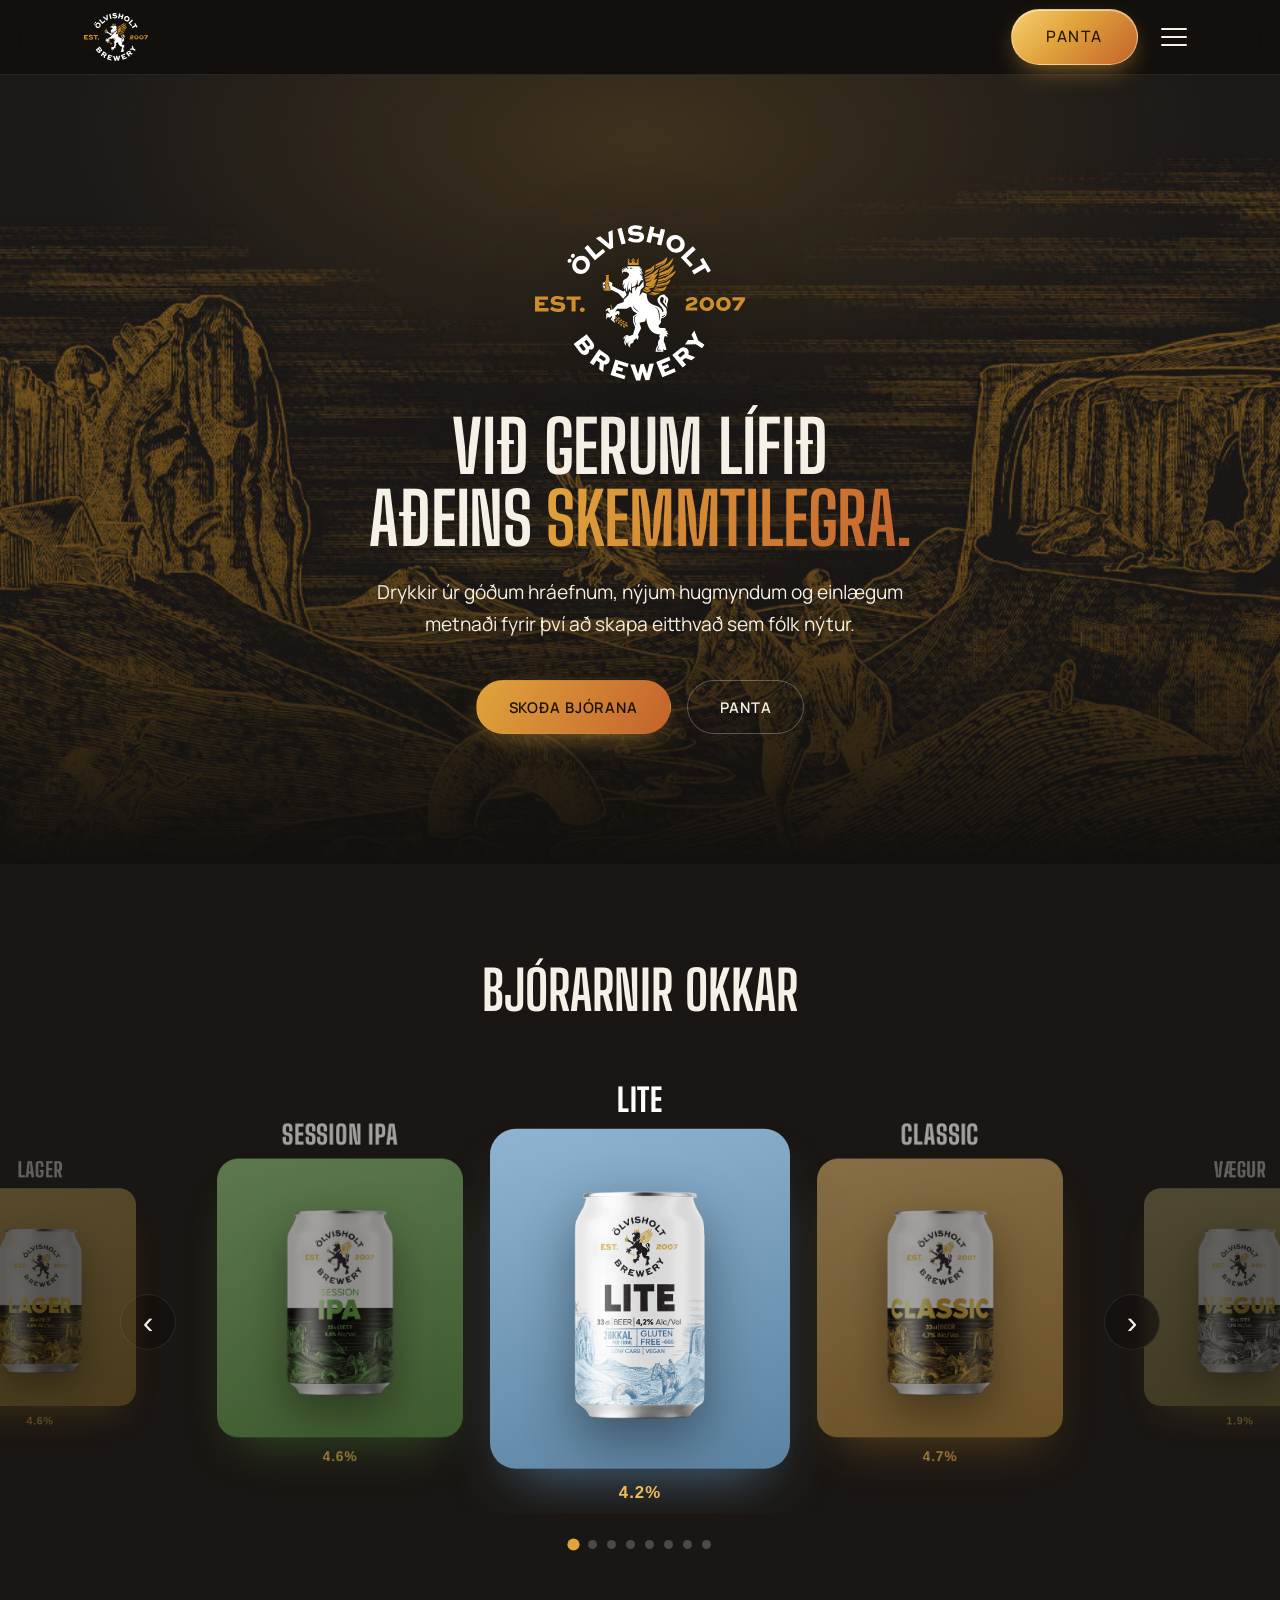
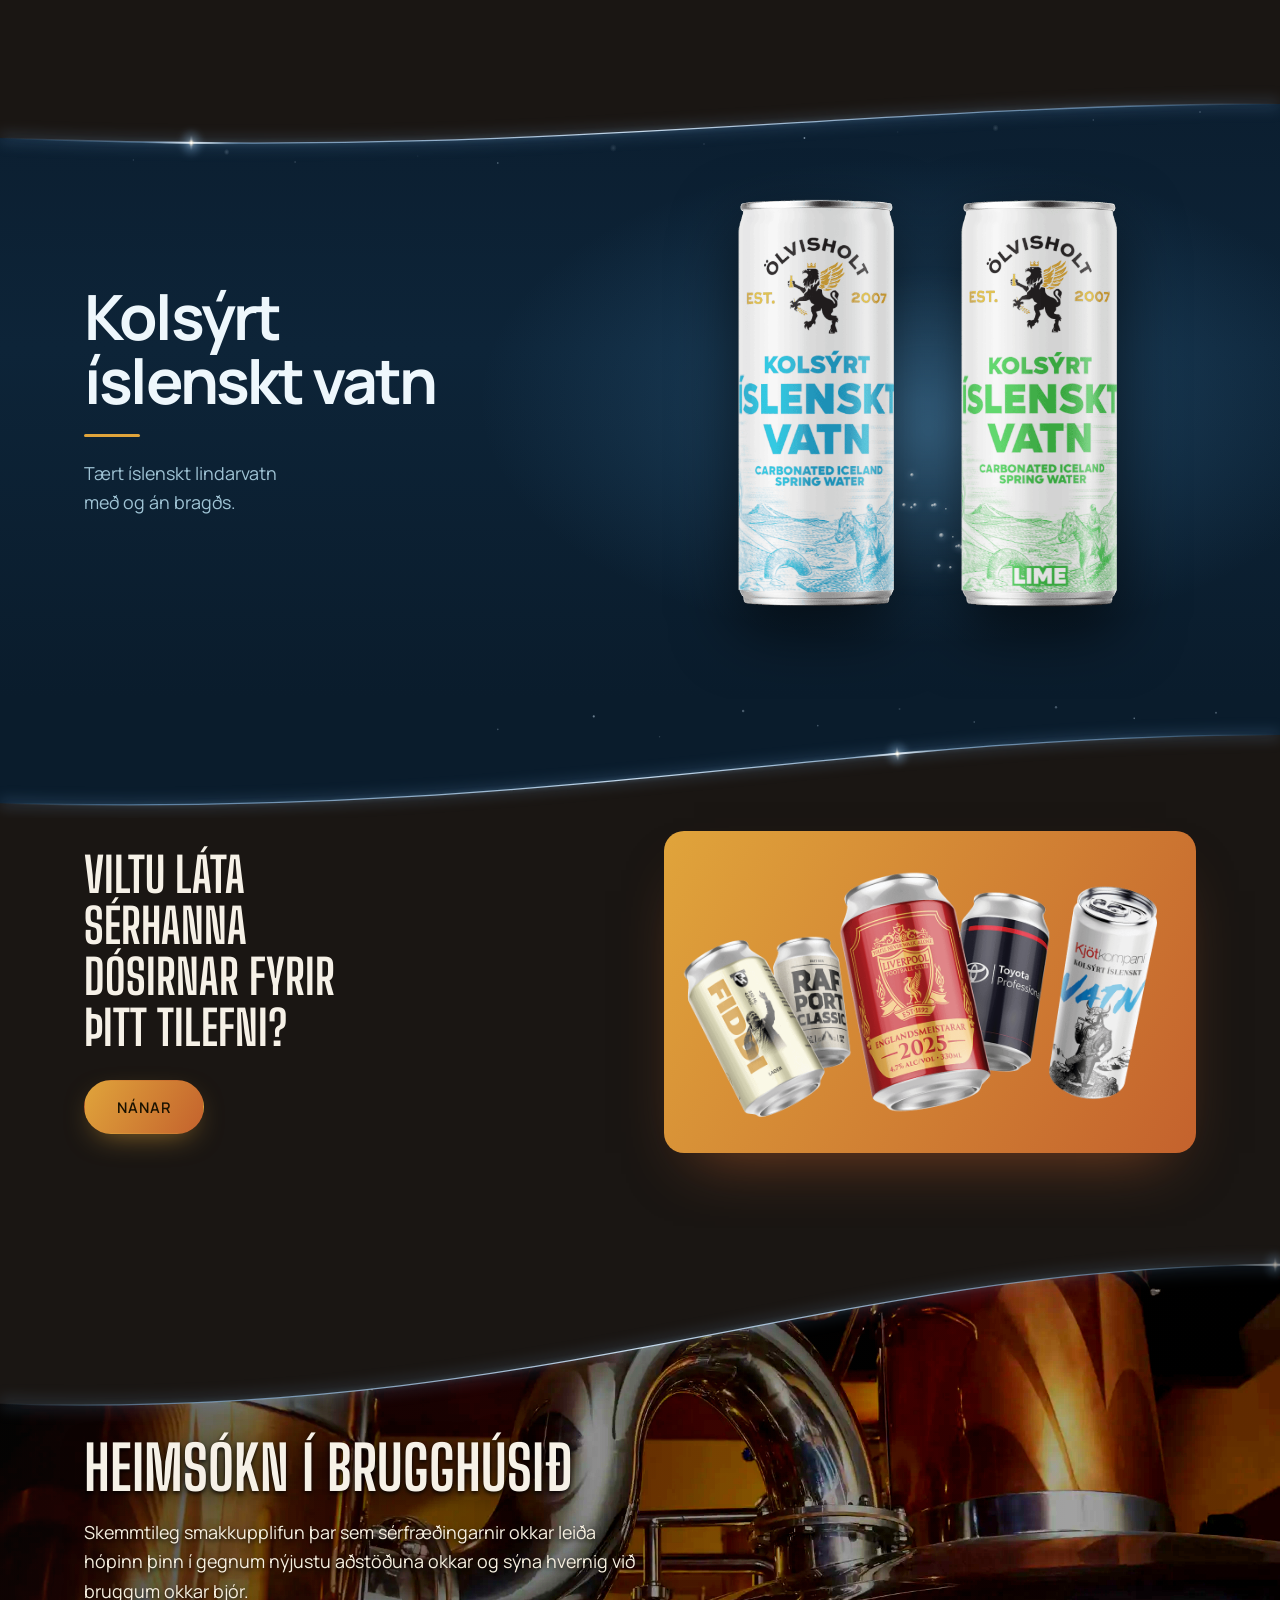
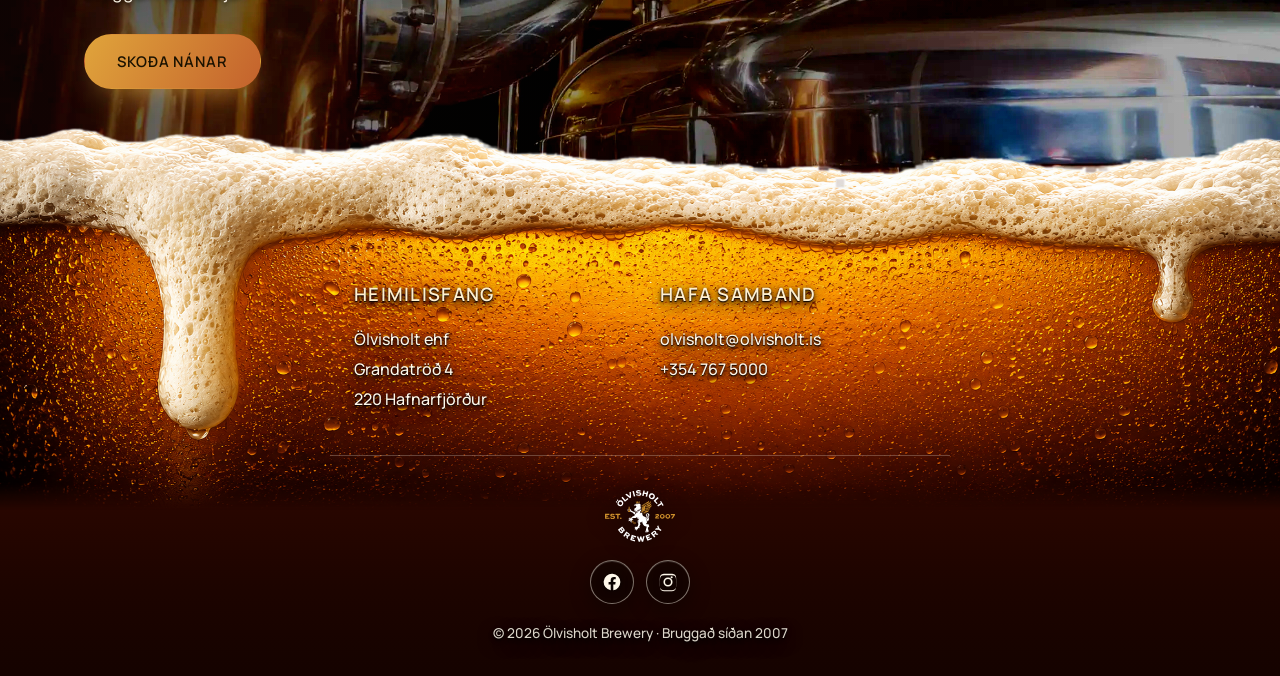
==== commit af96b9f9: "Brand tab icon + livelier footer bubbles: add favicon (amber-gradient roundel with white Ö) and appl" ====
--- a/index.html
+++ b/index.html
@@ -8,6 +8,8 @@
   <link rel="preconnect" href="https://fonts.googleapis.com" />
   <link rel="preconnect" href="https://fonts.gstatic.com" crossorigin />
   <link href="https://fonts.googleapis.com/css2?family=Big+Shoulders+Display:wght@600;700;800&family=Manrope:wght@400;500;600;700;800&display=swap" rel="stylesheet" />
+  <link rel="icon" type="image/svg+xml" href="assets/img/favicon.svg" />
+  <link rel="apple-touch-icon" href="assets/img/favicon.svg" />
   <link rel="stylesheet" href="styles.css" />
 </head>
 <body>
--- a/styles.css
+++ b/styles.css
@@ -588,21 +588,21 @@
 .stansar-title { font-size: clamp(1.8rem, 4vw, 2.6rem); margin-bottom: 8px; }
 .stansar-sub { color: var(--muted); margin-bottom: 58px; }
 .stansar-grid {
-  display: grid; grid-template-columns: repeat(2, minmax(0, 1fr)); gap: 72px;
+  display: grid; grid-template-columns: repeat(2, minmax(0, 1fr)); gap: 48px;
   max-width: 1080px; margin: 0 auto; align-items: end;
 }
 .stansar-option {
-  --can-w: 112px; --can-h: 196px;
-  --wrap-w: 330px; --wrap-h: 133px; --wrap-lift: 30px;
+  --can-w: 100px; --can-h: 175px;
+  --wrap-w: 250px; --wrap-h: 101px; --wrap-lift: 37px;
   min-width: 0;
 }
 .stansar-option--sleek {
-  --can-w: 98px; --can-h: 247px;
-  --wrap-w: 285px; --wrap-h: 193px; --wrap-lift: 27px;
+  --can-w: 88px; --can-h: 222px;
+  --wrap-w: 220px; --wrap-h: 149px; --wrap-lift: 36px;
 }
 .stansar-visual {
-  min-height: 280px; display: flex; align-items: flex-end; justify-content: center;
-  gap: 20px; padding: 0 38px 8px 0;
+  min-height: 250px; display: flex; align-items: flex-end; justify-content: center;
+  gap: 18px; padding: 0 30px 8px 0;
 }
 .stansar-can {
   width: var(--can-w); height: var(--can-h); max-width: none; flex: 0 0 auto;
@@ -615,6 +615,7 @@
     radial-gradient(circle, rgba(224,164,59,0.28) 1.5px, transparent 2px) 22px 18px / 76px 60px,
     linear-gradient(135deg, rgba(114,69,19,0.3), rgba(196,116,31,0.38));
   border: 1px solid rgba(224,164,59,0.68);
+  border-radius: 0;
   box-shadow: inset 0 0 34px rgba(0,0,0,0.3), 0 16px 30px -24px rgba(224,164,59,0.55);
 }
 .wrap-measure {
@@ -647,20 +648,20 @@
   letter-spacing: 0.12em;
 }
 @media (max-width: 1160px) {
-  .stansar-grid { grid-template-columns: 1fr; gap: 58px; max-width: 560px; }
+  .stansar-grid { grid-template-columns: 1fr; gap: 48px; max-width: 480px; }
 }
 @media (max-width: 600px) {
   .stansar-sub { margin-bottom: 44px; }
-  .stansar-option { --can-w: 86px; --can-h: 150px; --wrap-w: 215px; --wrap-h: 87px; --wrap-lift: 31px; }
-  .stansar-option--sleek { --can-w: 75px; --can-h: 189px; --wrap-w: 185px; --wrap-h: 125px; --wrap-lift: 32px; }
-  .stansar-visual { min-height: 218px; gap: 18px; padding-right: 32px; }
+  .stansar-option { --can-w: 78px; --can-h: 136px; --wrap-w: 185px; --wrap-h: 75px; --wrap-lift: 30px; }
+  .stansar-option--sleek { --can-w: 68px; --can-h: 171px; --wrap-w: 170px; --wrap-h: 115px; --wrap-lift: 28px; }
+  .stansar-visual { min-height: 200px; gap: 15px; padding-right: 28px; }
   .wrap-measure { font-size: 0.73rem; }
   .wrap-measure--height { right: -31px; width: 23px; }
 }
 @media (max-width: 380px) {
-  .stansar-option { --can-w: 75px; --can-h: 131px; --wrap-w: 172px; --wrap-h: 69px; --wrap-lift: 31px; }
-  .stansar-option--sleek { --can-w: 65px; --can-h: 164px; --wrap-w: 160px; --wrap-h: 108px; --wrap-lift: 28px; }
-  .stansar-visual { min-height: 194px; gap: 14px; padding-right: 28px; }
+  .stansar-option { --can-w: 68px; --can-h: 119px; --wrap-w: 150px; --wrap-h: 61px; --wrap-lift: 29px; }
+  .stansar-option--sleek { --can-w: 59px; --can-h: 149px; --wrap-w: 142px; --wrap-h: 96px; --wrap-lift: 27px; }
+  .stansar-visual { min-height: 178px; gap: 12px; padding-right: 26px; }
 }
 
 .brands-label { text-align: center; color: var(--muted); text-transform: uppercase; letter-spacing: 0.16em; font-size: 0.8rem; margin-bottom: 30px; }
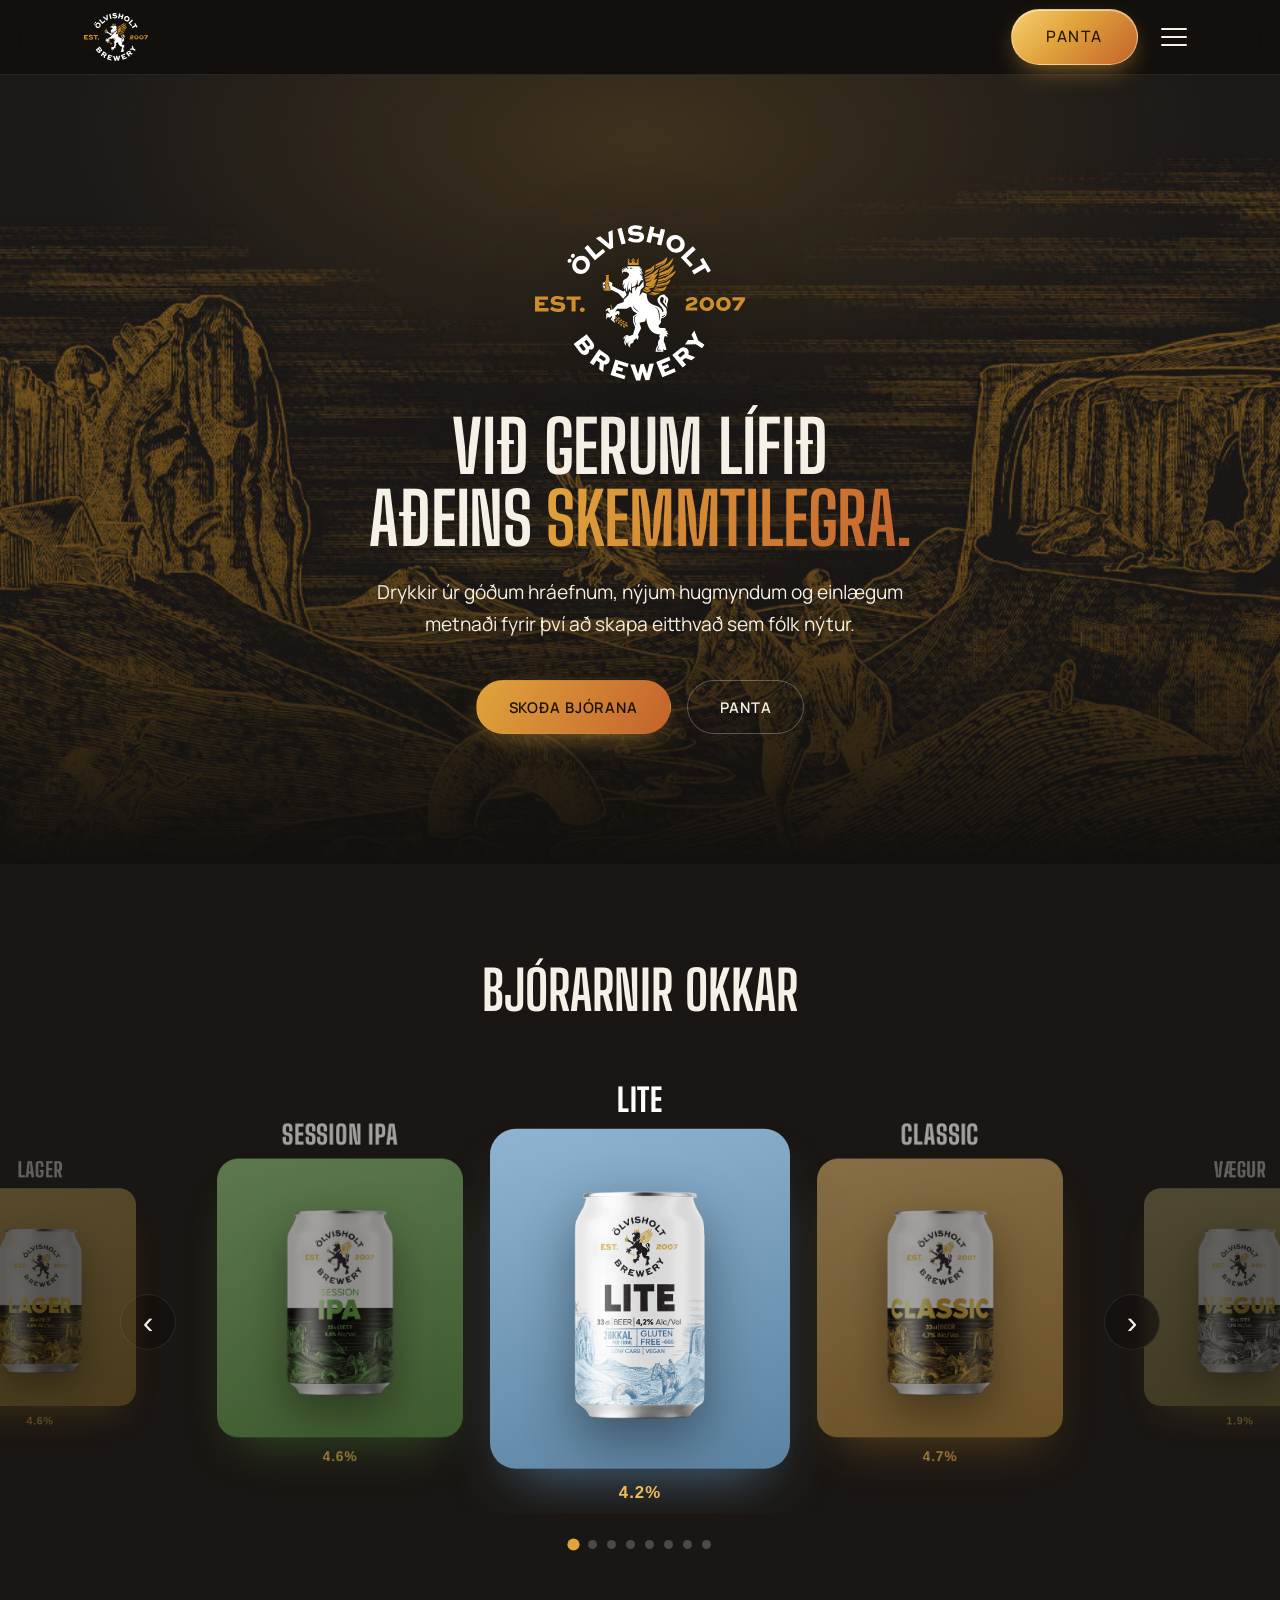
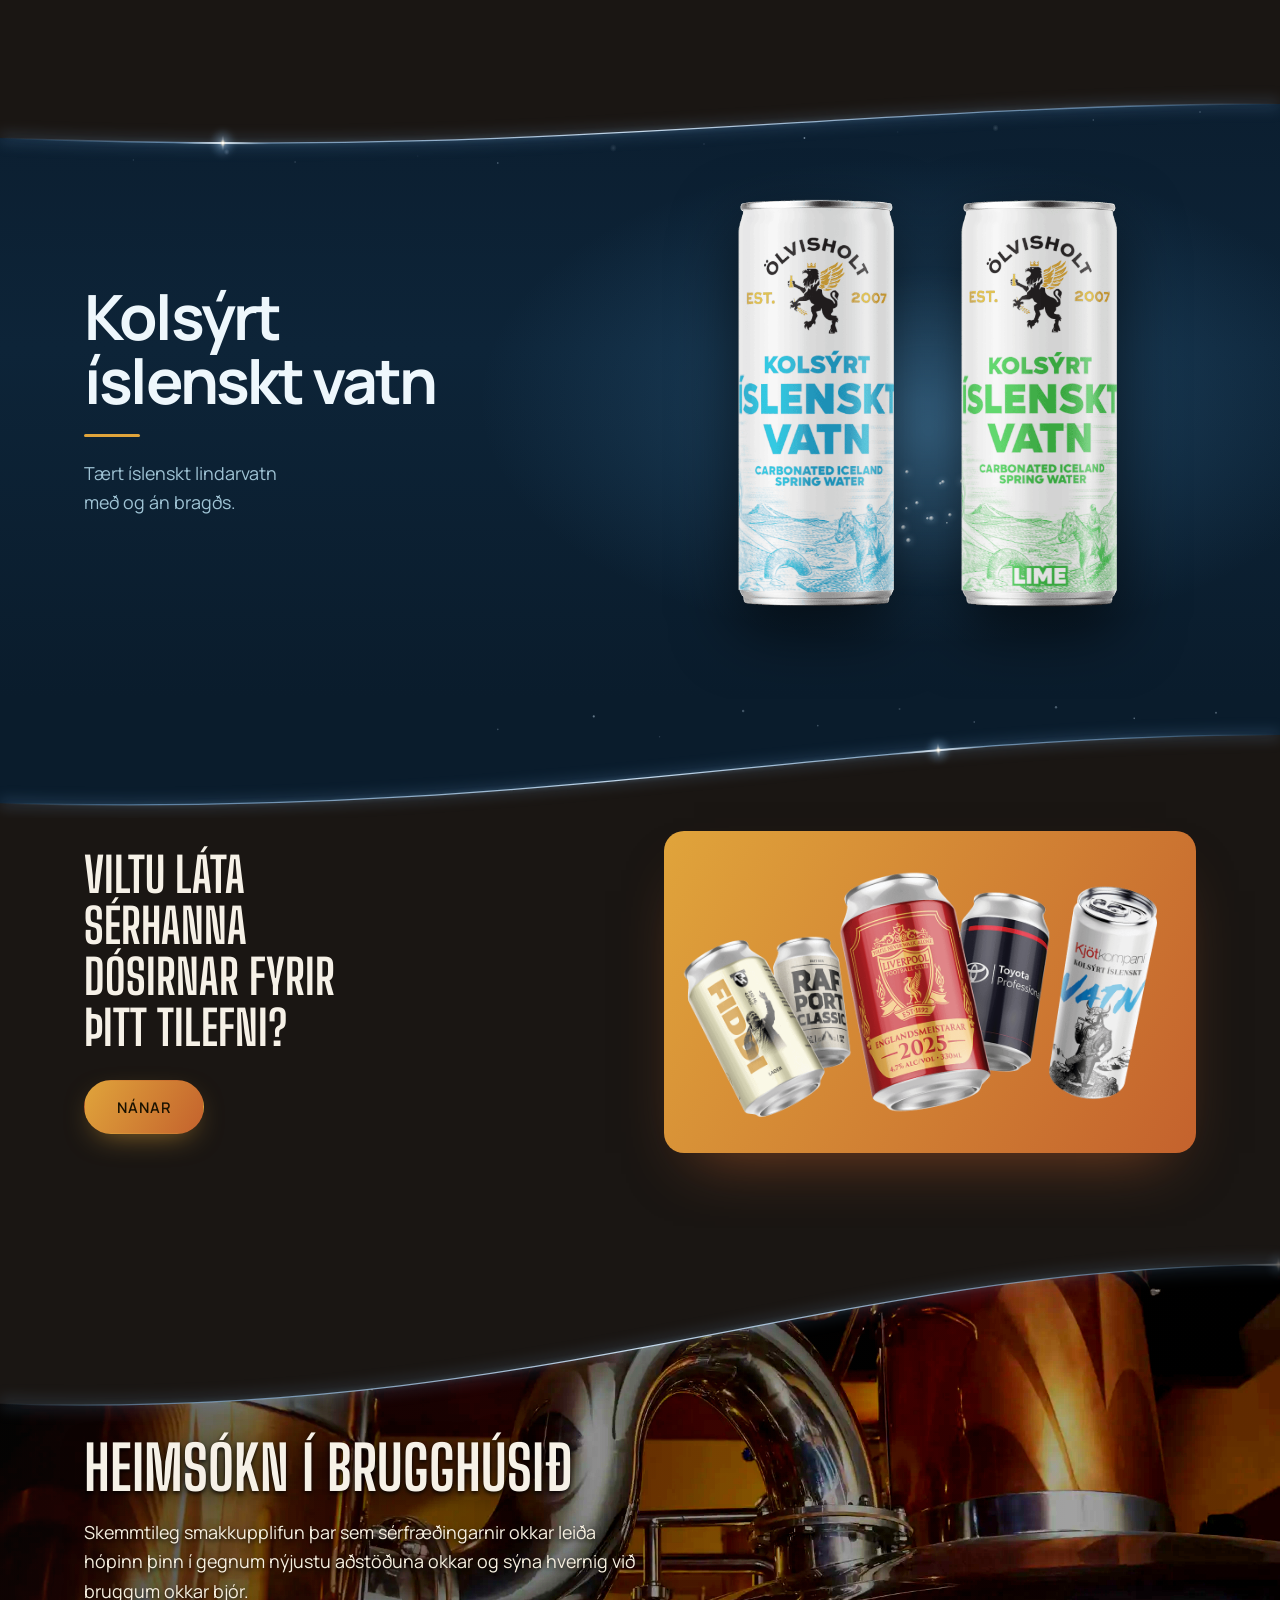
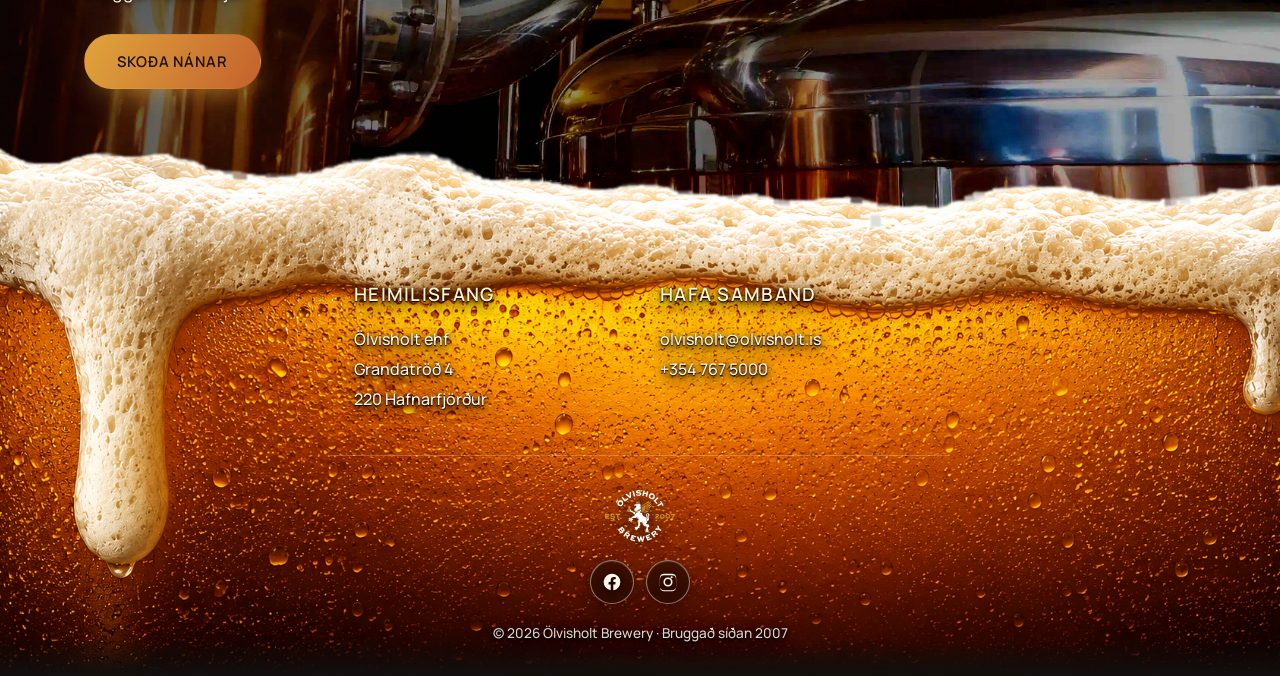
==== commit a43c352a: "Favicon: use the actual Ölvisholt griffin (crowned eagle-lion with amber wings, holding beer) — extr" ====
--- a/index.html
+++ b/index.html
@@ -8,8 +8,8 @@
   <link rel="preconnect" href="https://fonts.googleapis.com" />
   <link rel="preconnect" href="https://fonts.gstatic.com" crossorigin />
   <link href="https://fonts.googleapis.com/css2?family=Big+Shoulders+Display:wght@600;700;800&family=Manrope:wght@400;500;600;700;800&display=swap" rel="stylesheet" />
-  <link rel="icon" type="image/svg+xml" href="assets/img/favicon.svg" />
-  <link rel="apple-touch-icon" href="assets/img/favicon.svg" />
+  <link rel="icon" type="image/png" sizes="512x512" href="assets/img/favicon.png" />
+  <link rel="apple-touch-icon" sizes="512x512" href="assets/img/favicon.png" />
   <link rel="stylesheet" href="styles.css" />
 </head>
 <body>
--- a/styles.css
+++ b/styles.css
@@ -867,6 +867,12 @@
 
 /* Footer — the normal/desktop layout stays compact and uses the original beer
    image. Only narrow screens receive the tall foam-free continuation texture. */
+/* THE BEER GRAPHIC IS THE ENTIRE FOOTER — top to bottom. Do NOT crop the photo
+   and paste a dark colour beneath it (that reads as "cut off / then black");
+   instead let the photo cover the full height of the footer as a background so
+   it always fills the bottom. `object-position: top` keeps the foam locked to
+   the top edge (so the foam still pours over the section above) while the beer
+   below stretches to whatever height the content needs. */
 .site-footer {
   position: relative; z-index: 10; overflow: hidden; border-top: none;
   margin-top: -9.5vw;
@@ -876,37 +882,13 @@
 }
 .site-footer .container, .site-footer a { pointer-events: auto; }
 .footer-foam-photo {
-  position: absolute; top: 0; left: 0; width: 100%; max-width: none; height: 33vw;
+  position: absolute; inset: 0; width: 100%; max-width: none; height: 100%;
   z-index: 0; display: block; pointer-events: none; user-select: none;
-}
-/* Below the beer photo the footer continues in the beer's own dark colour (NOT
-   black) so the bottom reads as beer all the way down. Colours sampled from the
-   photo's dark lower pixels (#2c0700) fading a touch deeper. */
-.site-footer::before {
-  content: ""; position: absolute; left: 0; right: 0;
-  top: 30.5vw; bottom: 0; z-index: -1;
-  background: linear-gradient(180deg, #2c0700 0%, #1d0400 55%, #150300 100%);
-}
-/* Keep the beer artwork completely untouched; contrast comes from the type itself. */
-.site-footer::after {
-  content: ""; position: absolute; left: 0; right: 0; top: 0; bottom: 0; z-index: 1;
-  pointer-events: none;
-  background: none;
+  object-fit: cover; object-position: top center;
 }
 @media (max-width: 640px) {
-  /* Keep the existing foam shape, then let the tall foam-free texture carry
-     real beer detail through the extra vertical space on narrow screens. */
-  .footer-foam-photo {
-    width: 200%; left: -50%; height: 66vw;
-    -webkit-mask-image: linear-gradient(180deg, #000 0%, #000 55%, rgba(0,0,0,0.94) 64%, rgba(0,0,0,0.48) 82%, transparent 100%);
-    mask-image: linear-gradient(180deg, #000 0%, #000 55%, rgba(0,0,0,0.94) 64%, rgba(0,0,0,0.48) 82%, transparent 100%);
-  }
   .site-footer { margin-top: -18vw; padding-top: 31vw; }
-  .site-footer::before {
-    top: 20vw;
-    background: #180401 url("assets/img/footer-beer-body-mobile.jpg") center top / 100% 100% no-repeat;
-  }
-  .site-footer::after { background: none; }
+  .footer-foam-photo { width: 200%; left: -50%; }
 }
 .footer-bubbles {
   position: absolute; left: 0; right: 0; top: 0; bottom: 0; z-index: 1;
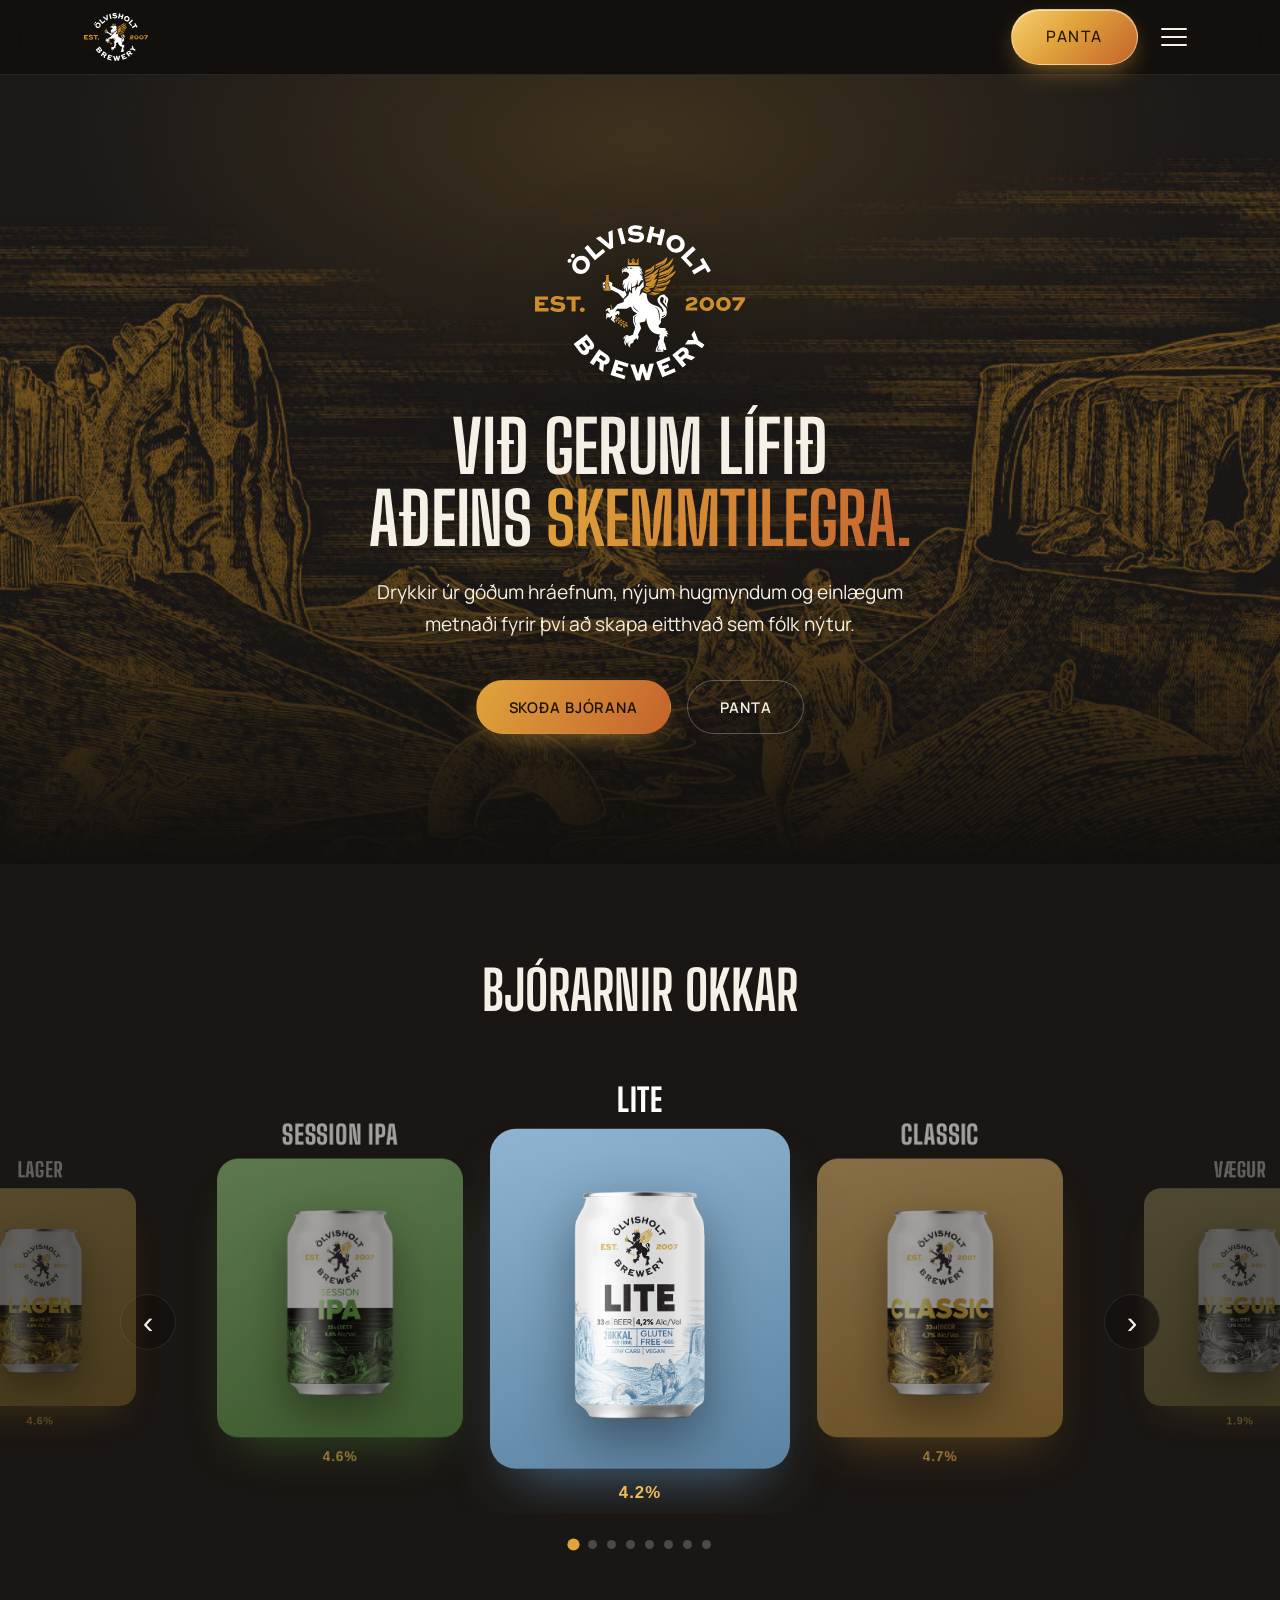
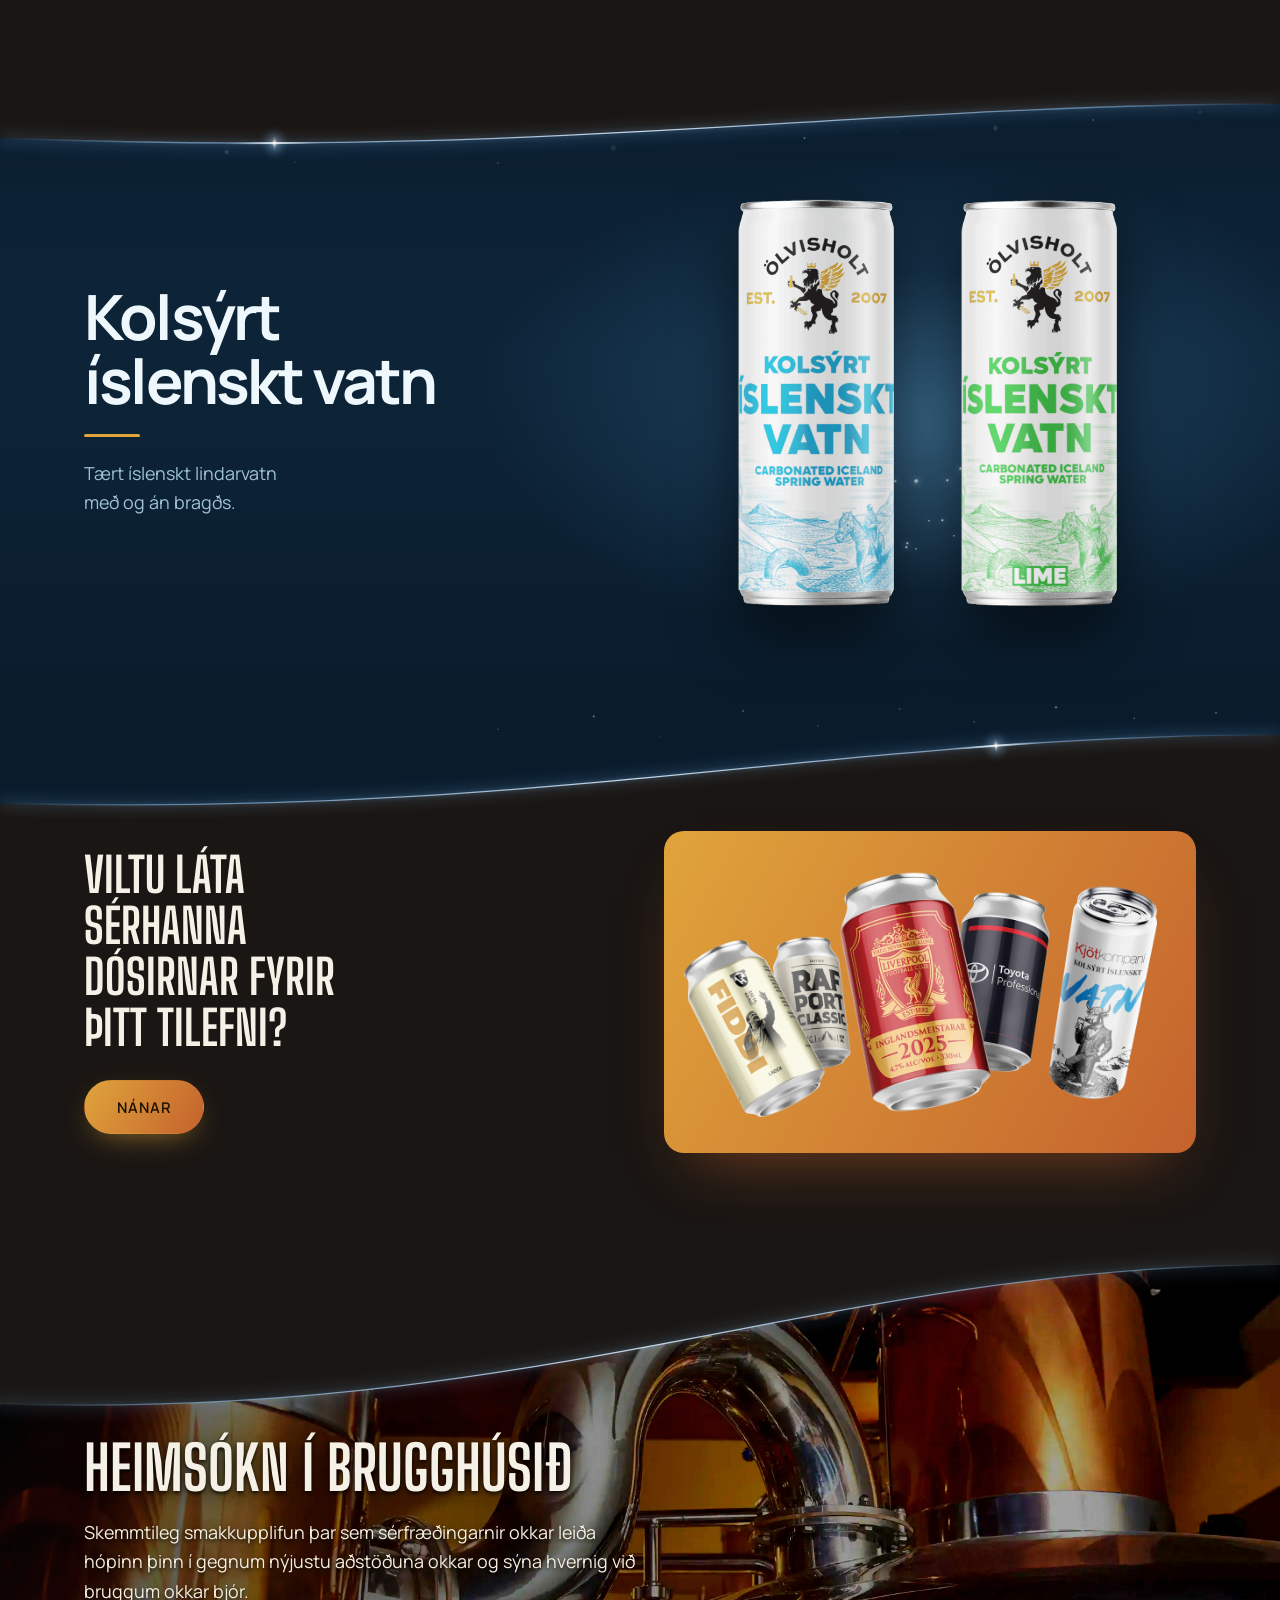
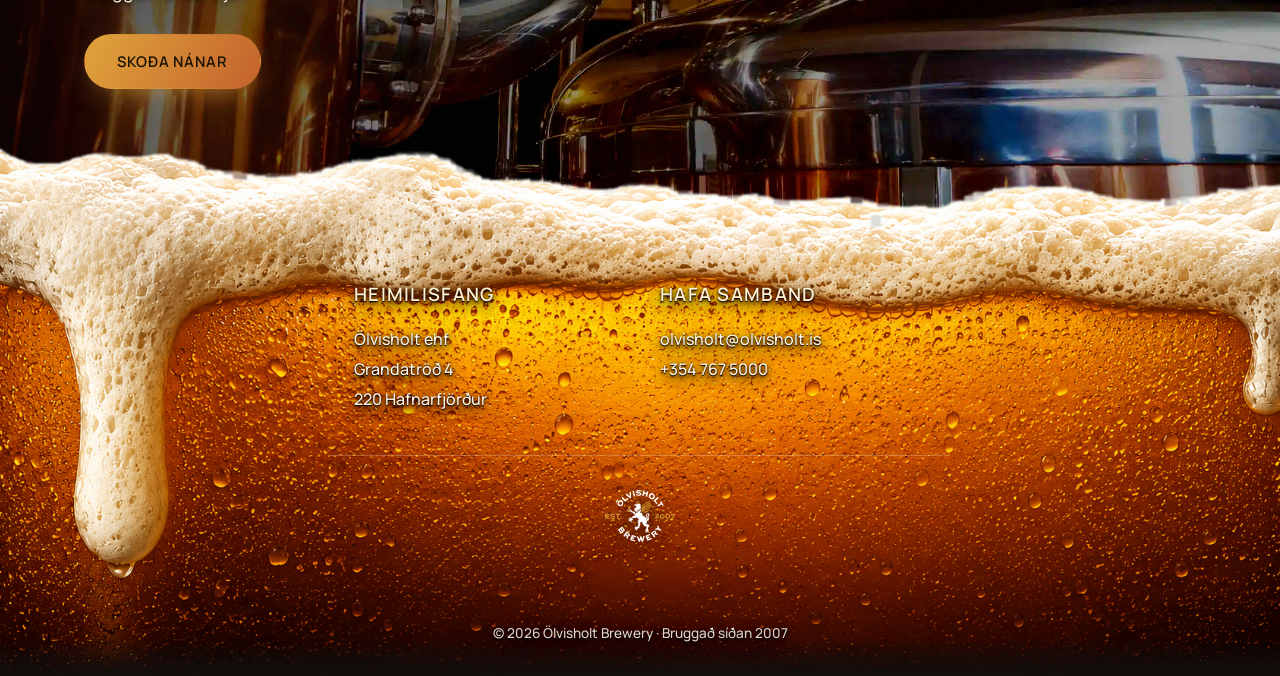
==== commit 4817af79: "Favicon: give Safari everything it wants — /favicon.ico at the site root (multi-size 16/32/48), plus" ====
--- a/index.html
+++ b/index.html
@@ -8,8 +8,12 @@
   <link rel="preconnect" href="https://fonts.googleapis.com" />
   <link rel="preconnect" href="https://fonts.gstatic.com" crossorigin />
   <link href="https://fonts.googleapis.com/css2?family=Big+Shoulders+Display:wght@600;700;800&family=Manrope:wght@400;500;600;700;800&display=swap" rel="stylesheet" />
-  <link rel="icon" type="image/png" sizes="512x512" href="assets/img/favicon.png" />
-  <link rel="apple-touch-icon" sizes="512x512" href="assets/img/favicon.png" />
+  <link rel="icon" href="favicon.ico?v=2" sizes="any" />
+  <link rel="icon" type="image/png" sizes="16x16" href="assets/img/favicon-16.png?v=2" />
+  <link rel="icon" type="image/png" sizes="32x32" href="assets/img/favicon-32.png?v=2" />
+  <link rel="icon" type="image/png" sizes="48x48" href="assets/img/favicon-48.png?v=2" />
+  <link rel="icon" type="image/png" sizes="512x512" href="assets/img/favicon.png?v=2" />
+  <link rel="apple-touch-icon" sizes="180x180" href="assets/img/favicon-180.png?v=2" />
   <link rel="stylesheet" href="styles.css" />
 </head>
 <body>
